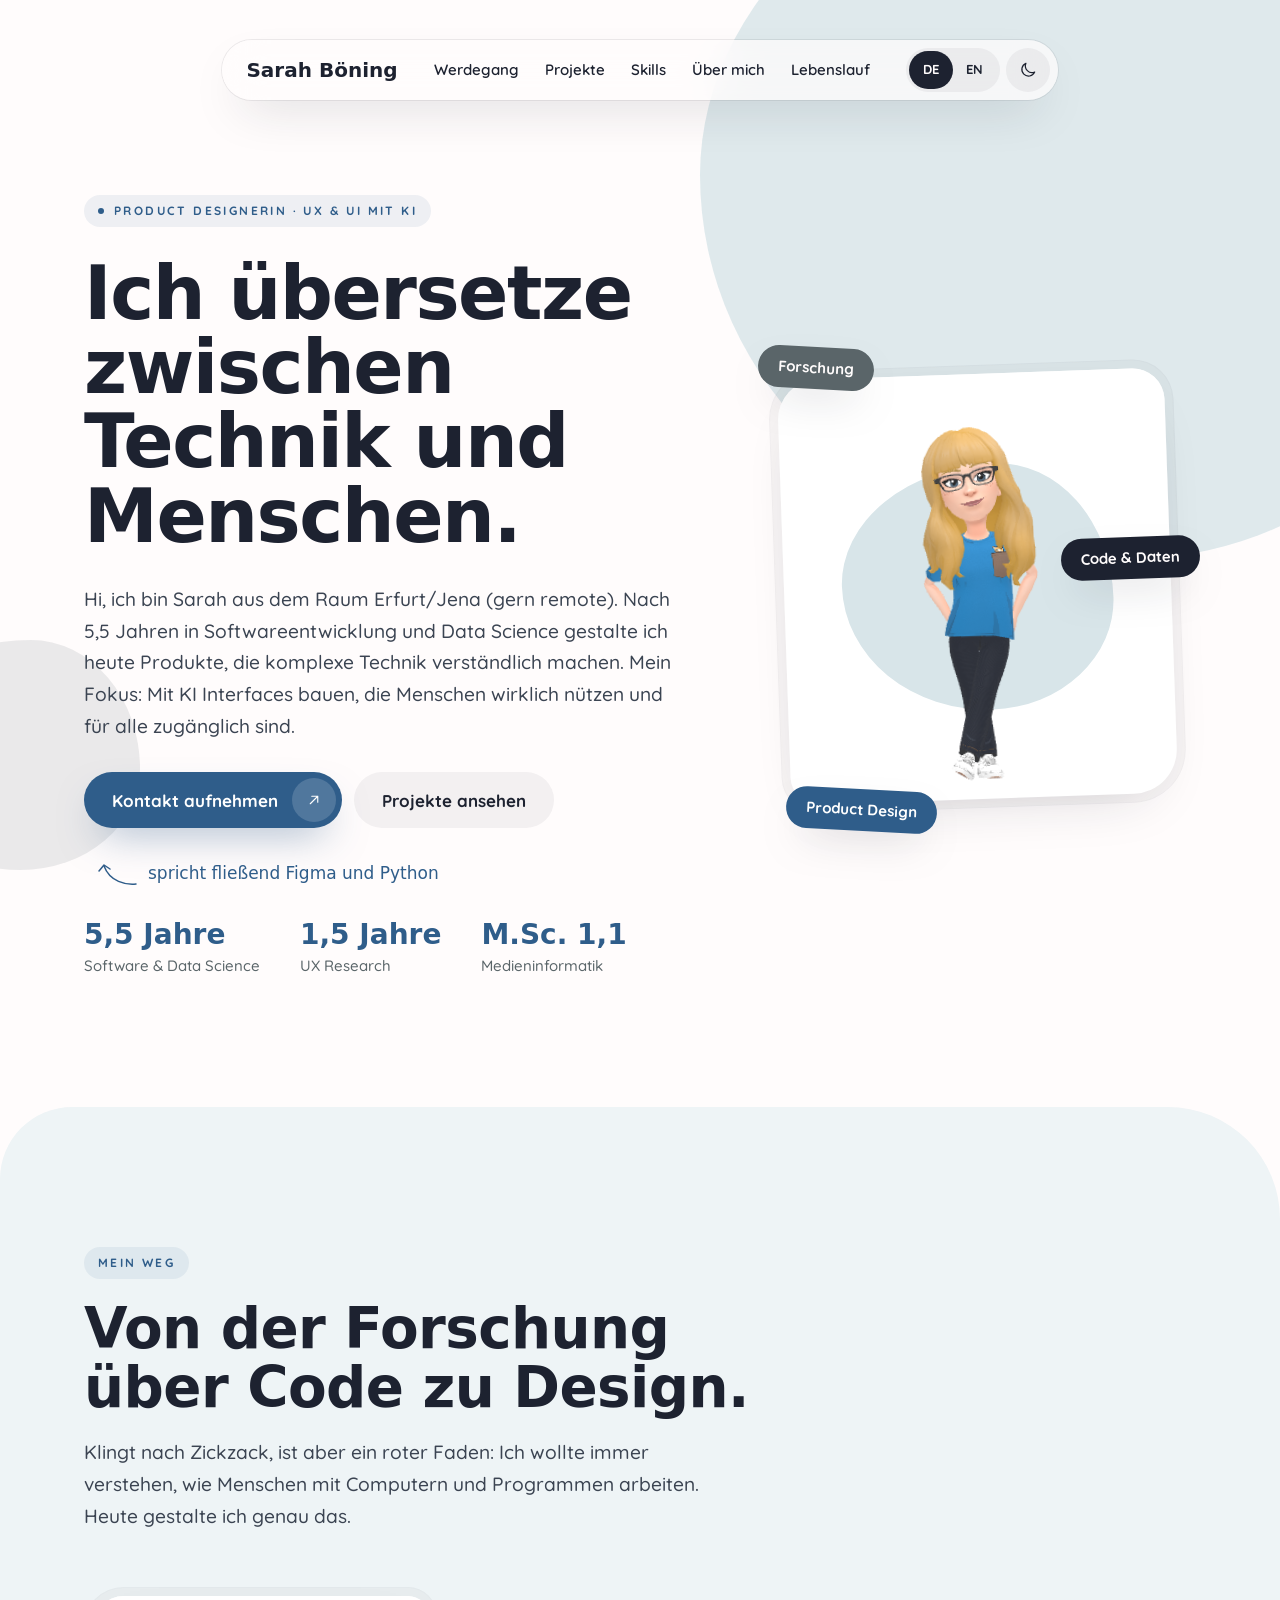
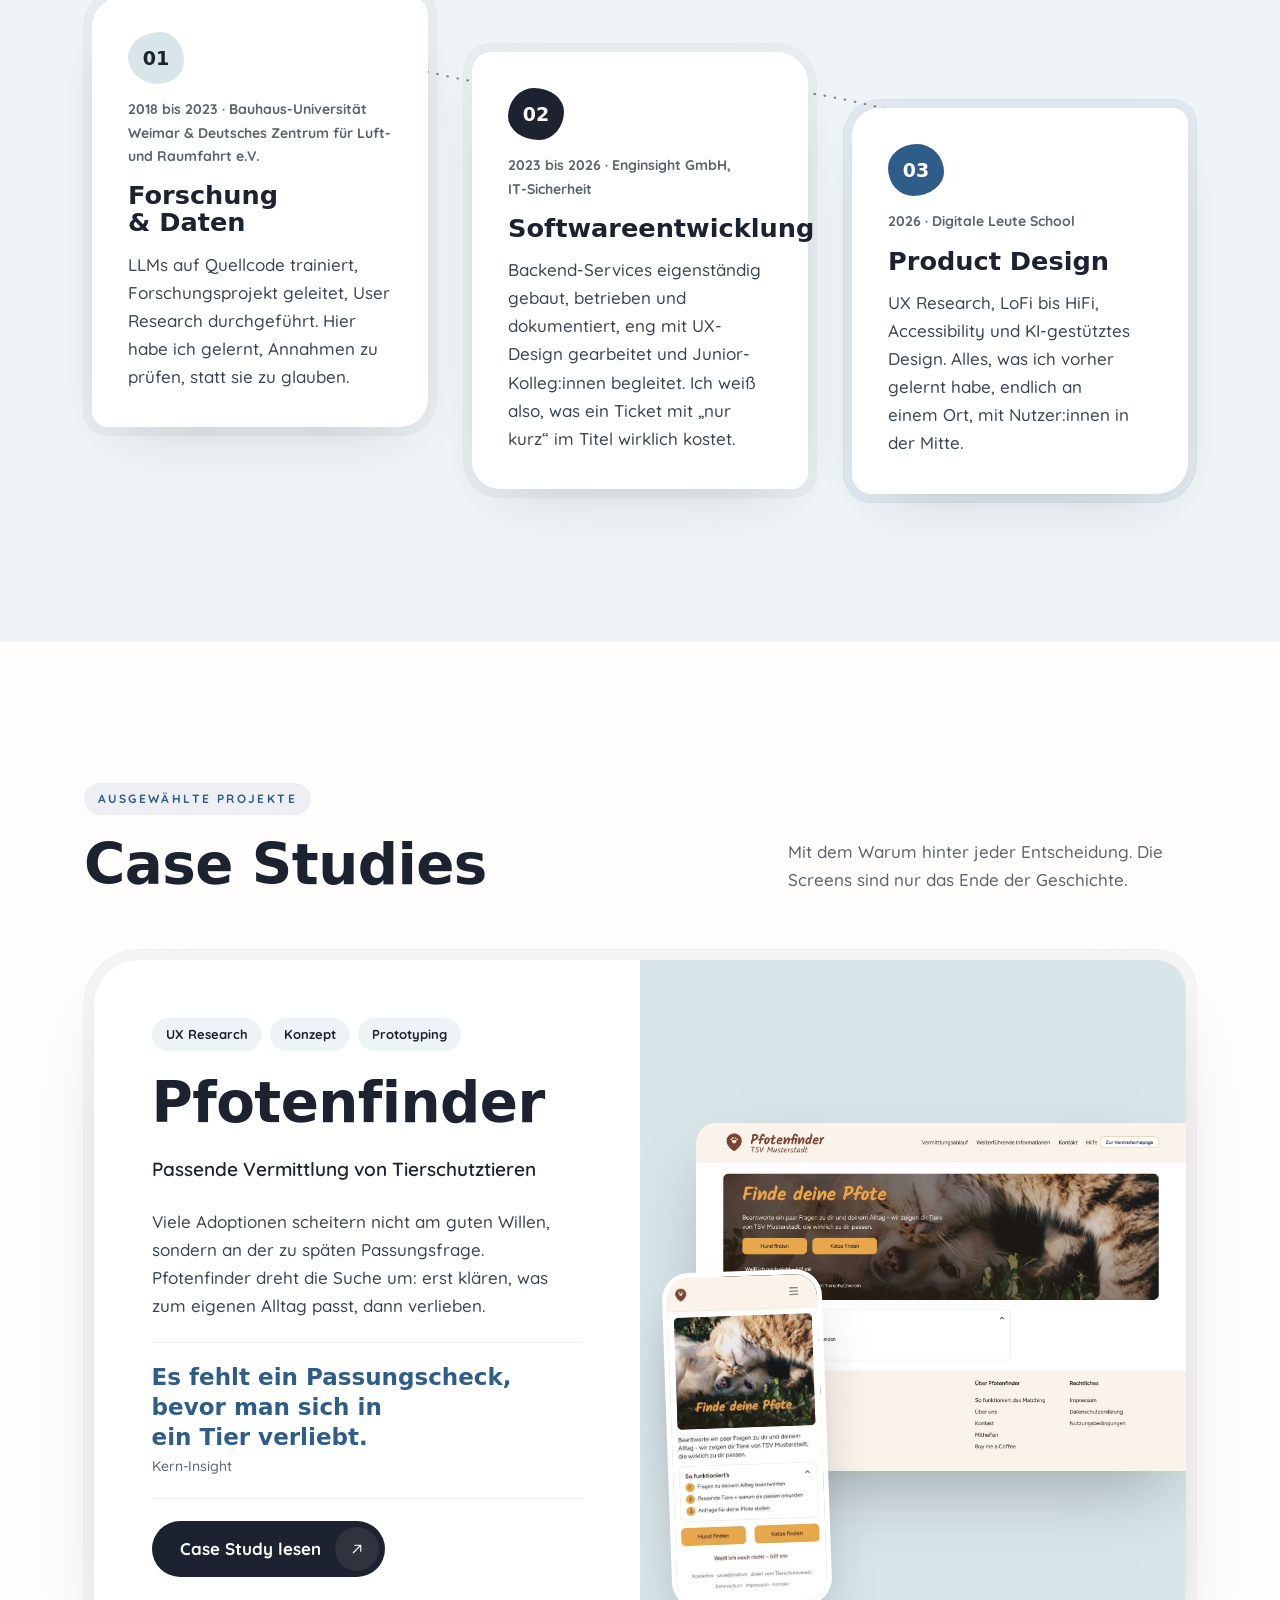
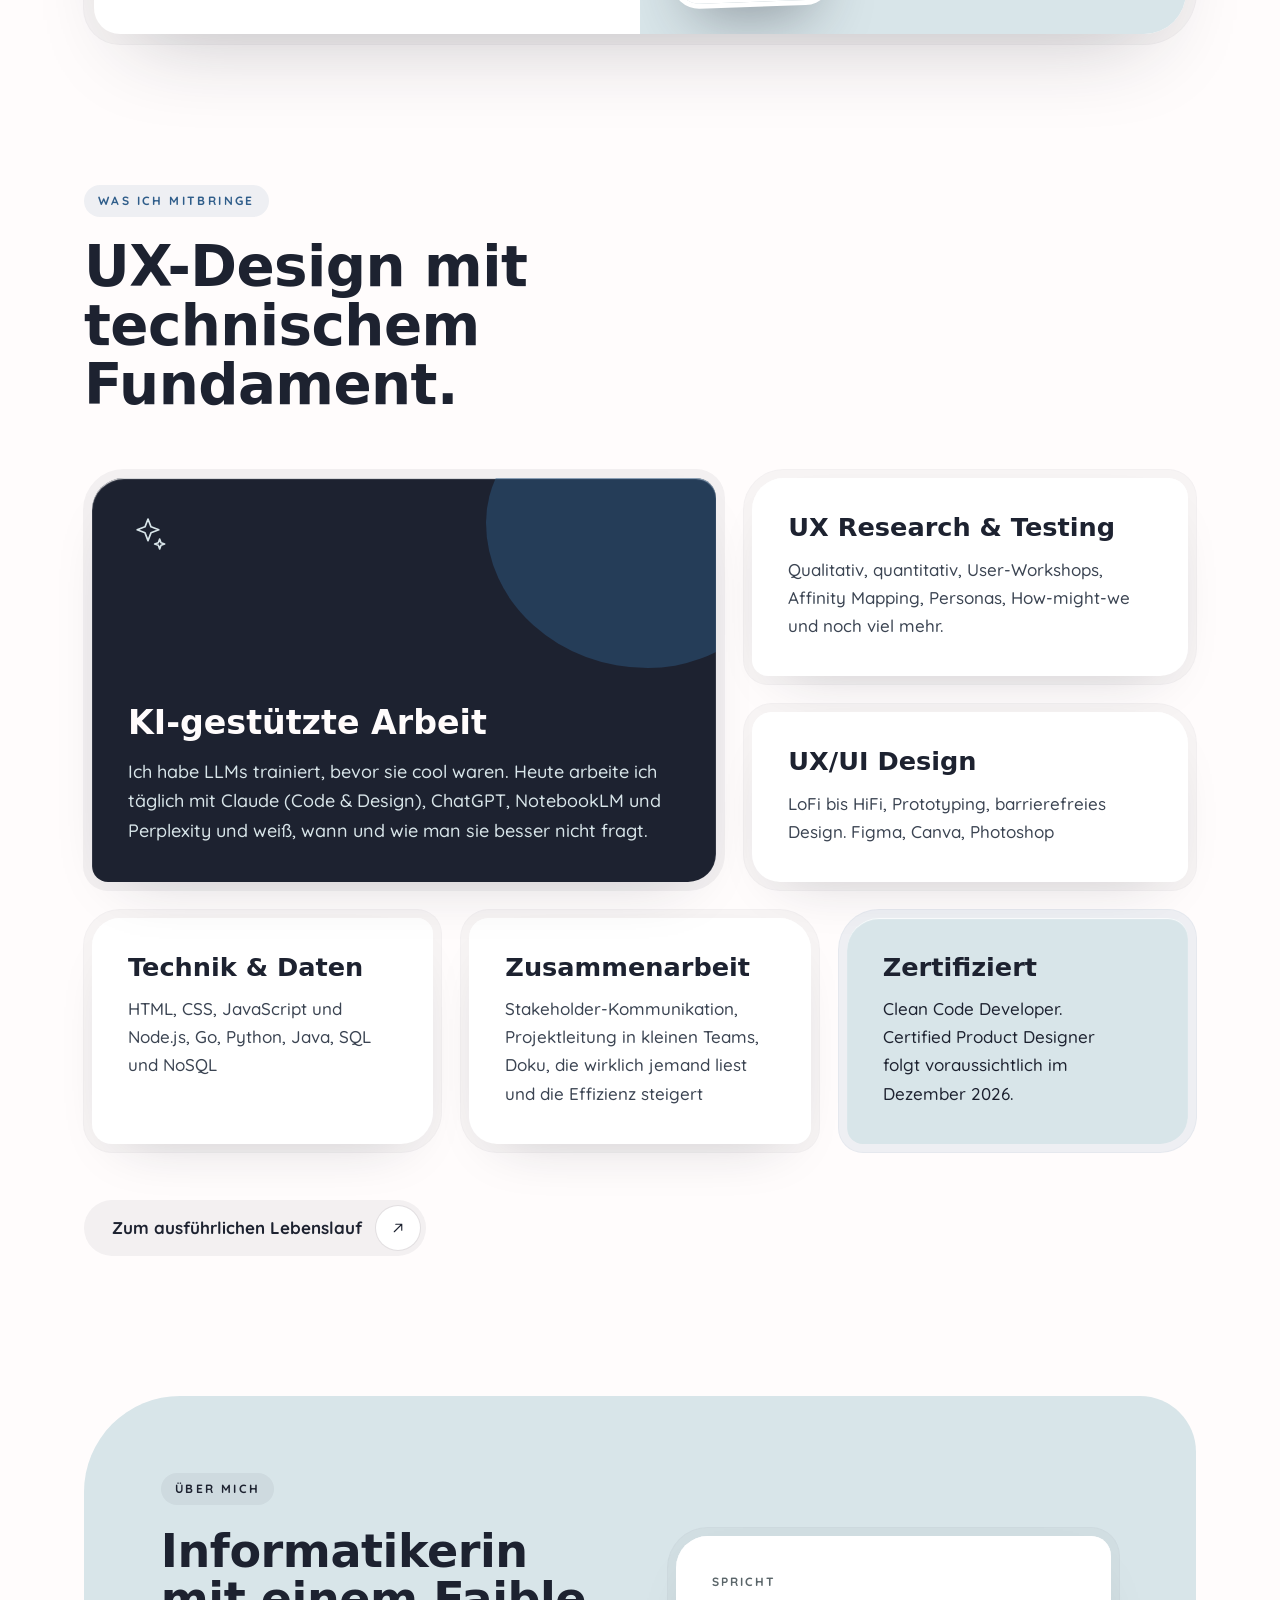
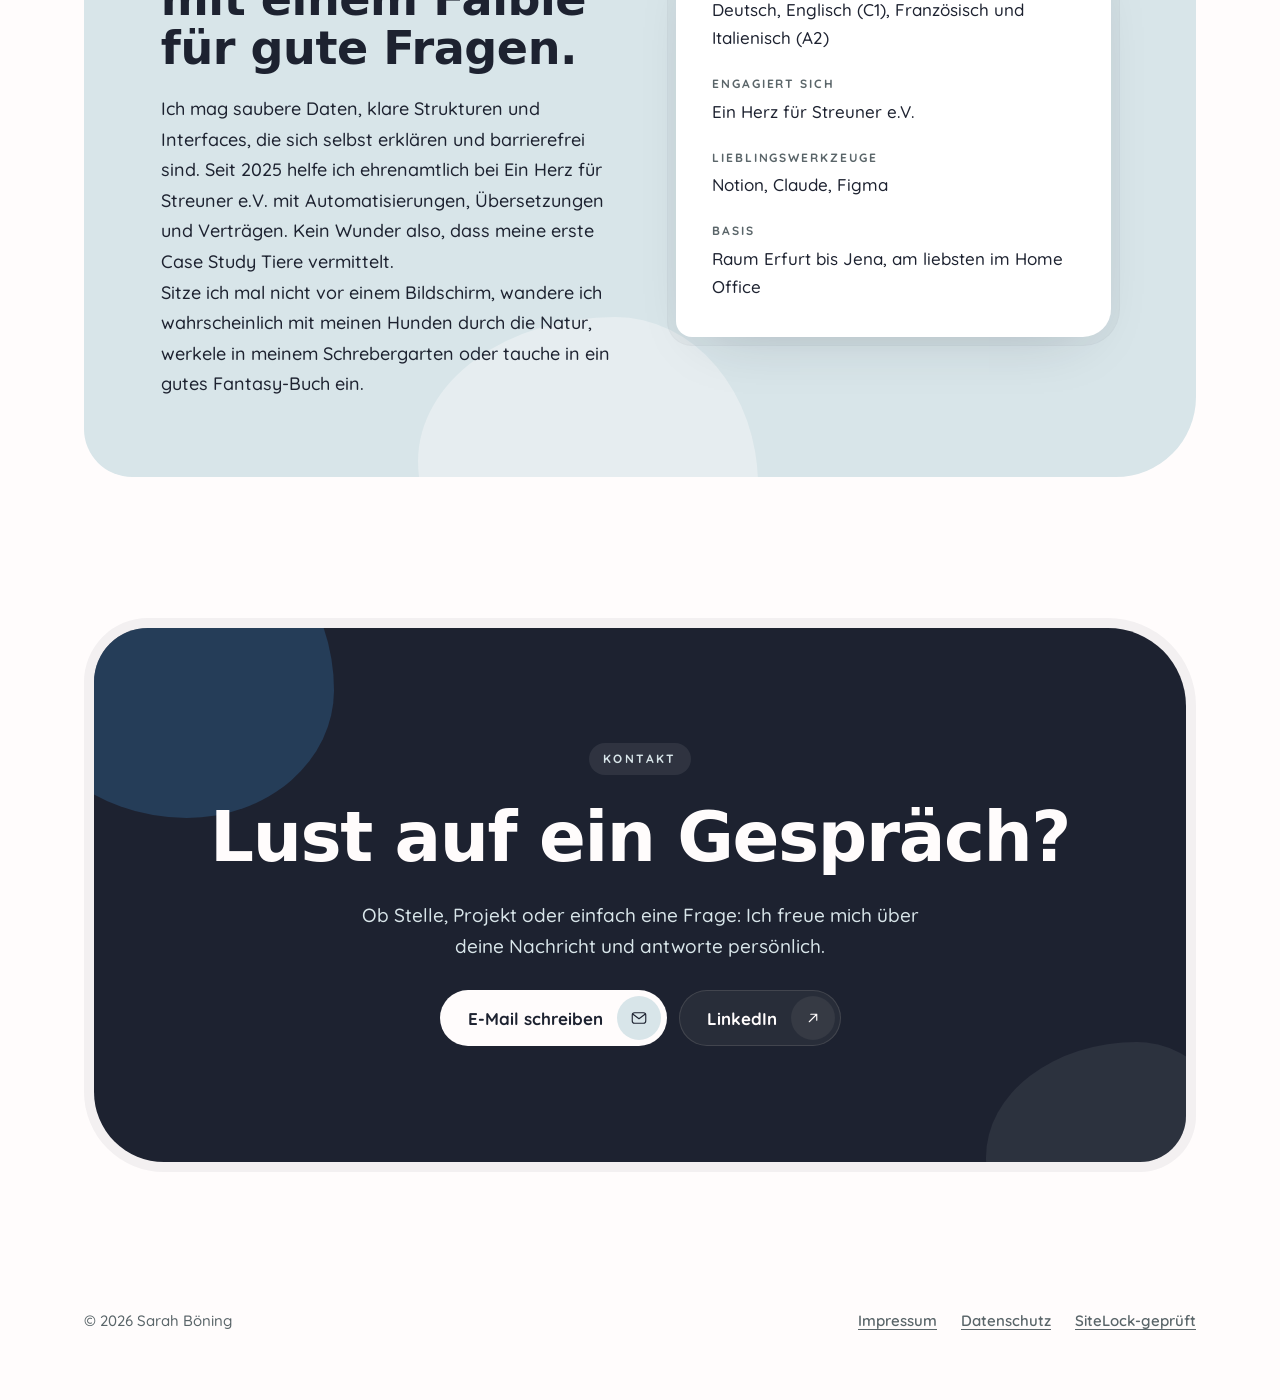
==== index.html @ ac78fd41 "Startseite nach Portfolio-Feedback schärfen - Kern-Insight statt Prozess-Zahlen im Pfotenfinder-Teas" ====
<!doctype html>
<html lang="de">
<head>
  <meta charset="utf-8">
  <meta name="viewport" content="width=device-width, initial-scale=1">
  <title>Sarah Böning · Product Designerin</title>
  <meta name="description" content="Product Designerin mit 5,5 Jahren Erfahrung in Softwareentwicklung und Data Science. Ich gestalte Produkte, die komplexe Technik verständlich machen, mit Fokus auf KI.">
  <meta name="theme-color" content="#fffcfc" media="(prefers-color-scheme: light)">
  <meta name="theme-color" content="#1d2230" media="(prefers-color-scheme: dark)">
  <meta name="referrer" content="no-referrer">
  <link rel="icon" href="assets/img/favicon.svg" type="image/svg+xml">
  <link rel="preload" href="assets/fonts/shantell-sans.woff2" as="font" type="font/woff2" crossorigin>
  <link rel="preload" href="assets/fonts/quicksand.woff2" as="font" type="font/woff2" crossorigin>
  <link rel="stylesheet" href="assets/css/style.css">
  <script src="assets/js/theme-init.js"></script>
  <script src="assets/js/main.js" defer></script>
</head>
<body>
<a class="skip-link" href="#inhalt">Zum Inhalt springen</a>
<div class="page" id="top">
  <header class="site-header">
    <div class="header-island">
      <a class="brand" href="#top">Sarah Böning</a>
      <nav class="nav" aria-label="Hauptnavigation">
          <a href="#weg">Werdegang</a>
          <a href="#projekte">Projekte</a>
          <a href="#skills">Skills</a>
          <a href="#ueber">Über mich</a>
          <a href="lebenslauf.html">Lebenslauf</a>
      </nav>
      <div class="header-tools">
        <div class="lang-switch" role="group" aria-label="Sprache">
          <a aria-current="true"><span aria-hidden="true">DE</span><span class="visually-hidden">Deutsch</span></a>
          <a href="en/index.html" lang="en" hreflang="en"><span aria-hidden="true">EN</span><span class="visually-hidden">English</span></a>
        </div>
        <button class="icon-btn theme-toggle" type="button" aria-pressed="false" aria-label="Dunkles Design">
          <svg class="icon icon--20 icon-moon" viewBox="0 0 24 24" aria-hidden="true"><path d="M20 14.5A8 8 0 0 1 9.5 4a8 8 0 1 0 10.5 10.5z"/></svg>
          <svg class="icon icon--20 icon-sun" viewBox="0 0 24 24" aria-hidden="true"><circle cx="12" cy="12" r="4"/><path d="M12 2.5v2M12 19.5v2M2.5 12h2M19.5 12h2M5.3 5.3l1.4 1.4M17.3 17.3l1.4 1.4M5.3 18.7l1.4-1.4M17.3 6.7l1.4-1.4"/></svg>
        </button>
        <button class="icon-btn menu-toggle" type="button" aria-expanded="false" aria-controls="mobile-nav" aria-label="Menü öffnen" data-label-open="Menü öffnen" data-label-close="Menü schließen">
          <span></span><span></span>
        </button>
      </div>
    </div>
  </header>
  <nav class="mobile-nav" id="mobile-nav" aria-label="Hauptnavigation">
    <a href="#weg">Werdegang</a>
    <a href="#projekte">Projekte</a>
    <a href="#skills">Skills</a>
    <a href="#ueber">Über mich</a>
    <a href="lebenslauf.html">Lebenslauf</a>
    <a href="#kontakt">Kontakt</a>
  </nav>

  <main id="inhalt">
    <div class="blob" aria-hidden="true" style="top:-180px;right:-200px;width:780px;height:740px;opacity:.8"></div>
    <div class="blob blob--2" aria-hidden="true" style="top:640px;left:-120px;width:260px;height:230px"></div>

    <!-- Hero -->
    <section class="container hero relative" aria-labelledby="hero-title">
      <div class="hero__text">
        <p class="eyebrow eyebrow--dot">Product Designerin · UX &amp; UI mit KI</p>
        <h1 id="hero-title" class="display-1">Ich übersetze zwischen Technik und Menschen.</h1>
        <p class="lead">Hi, ich bin Sarah aus dem Raum Erfurt/Jena (gern remote). Nach 5,5 Jahren in Softwareentwicklung und Data Science gestalte ich heute Produkte, die komplexe Technik verständlich machen. Mein Fokus: Mit KI Interfaces bauen, die Menschen wirklich nützen und für alle zugänglich sind.</p>
        <div class="btn-row">
          <a class="btn btn--primary btn--icon" href="#kontakt">Kontakt aufnehmen <span class="btn__icon"><svg class="icon" viewBox="0 0 24 24" aria-hidden="true"><path d="M7 17L17 7M9 7h8v8"/></svg></span></a>
          <a class="btn btn--soft" href="#projekte">Projekte ansehen</a>
        </div>
        <p class="hero__note"><svg width="44" height="30" viewBox="0 0 44 30" fill="none" stroke="currentColor" stroke-width="1.5" stroke-linecap="round" stroke-linejoin="round" aria-hidden="true"><path d="M40 26C30 27 14 24 8 8"/><path d="M3 13l5-6 6 4"/></svg> spricht fließend Figma und Python</p>
        <ul class="facts" aria-label="Kurzfakten">
          <li><strong>5,5 Jahre</strong><span>Software &amp; Data Science</span></li>
          <li><strong>1,5 Jahre</strong><span>UX Research</span></li>
          <li><strong>M.Sc. 1,1</strong><span>Medieninformatik</span></li>
        </ul>
      </div>
      <div class="hero__visual">
        <div class="shell portrait">
          <div class="core">
            <span class="portrait__blob" aria-hidden="true"></span>
            <img class="portrait__img" src="assets/img/sarah_profilbild.png" width="398" height="398" alt="Illustration von Sarah Böning mit Brille und langen blonden Haaren" fetchpriority="high">
          </div>
        </div>
        <span class="tag tag--research" aria-hidden="true">Forschung</span>
        <span class="tag tag--code" aria-hidden="true">Code &amp; Daten</span>
        <span class="tag tag--design" aria-hidden="true">Product Design</span>
      </div>
    </section>

    <!-- Werdegang -->
    <section id="weg" class="section section--tint relative" aria-labelledby="weg-title">
      <div class="container">
        <div class="section-head reveal">
          <p class="eyebrow">Mein Weg</p>
          <h2 id="weg-title" class="display-2">Von der Forschung über Code zu Design.</h2>
          <p class="lead">Klingt nach Zickzack, ist aber ein roter Faden: Ich wollte immer verstehen, wie Menschen mit Computern und Programmen arbeiten. Heute gestalte ich genau das.</p>
        </div>
        <div class="journey">
          <svg class="journey__thread" viewBox="0 0 1100 200" preserveAspectRatio="none" aria-hidden="true"><path d="M30 30C220 10 300 110 550 90S880 160 1070 140"/></svg>
          <ol>
            <li class="shell reveal lift">
              <div class="core">
                <span class="num" aria-hidden="true">01</span>
                <p class="meta">2018 bis 2023 · Bauhaus-Universität Weimar &amp; Deutsches Zentrum für Luft- und Raumfahrt e.V.</p>
                <h3 class="display-3">Forschung &amp; Daten</h3>
                <p class="body-2">LLMs auf Quellcode trainiert, Forschungsprojekt geleitet, User Research durchgeführt. Hier habe ich gelernt, Annahmen zu prüfen, statt sie zu glauben.</p>
              </div>
            </li>
            <li class="shell shell--b reveal lift">
              <div class="core">
                <span class="num num--ink" aria-hidden="true">02</span>
                <p class="meta">2023 bis 2026 · Enginsight GmbH, IT-Sicherheit</p>
                <h3 class="display-3">Softwareentwicklung</h3>
                <p class="body-2">Backend-Services eigenständig gebaut, betrieben und dokumentiert, eng mit UX-Design gearbeitet und Junior-Kolleg:innen begleitet. Ich weiß also, was ein Ticket mit „nur kurz“ im Titel wirklich kostet.</p>
              </div>
            </li>
            <li class="shell shell--c shell--accent reveal lift">
              <div class="core">
                <span class="num num--accent" aria-hidden="true">03</span>
                <p class="meta">2026 · Digitale Leute School</p>
                <h3 class="display-3">Product Design</h3>
                <p class="body-2">UX Research, LoFi bis HiFi, Accessibility und KI-gestütztes Design. Alles, was ich vorher gelernt habe, endlich an einem Ort, mit Nutzer:innen in der Mitte.</p>
              </div>
            </li>
          </ol>
        </div>
      </div>
    </section>

    <!-- Projekte -->
    <section id="projekte" class="section container relative" aria-labelledby="projekte-title">
      <div class="section-head section-head--split reveal">
        <div class="stack">
          <p class="eyebrow">Ausgewählte Projekte</p>
          <h2 id="projekte-title" class="display-2">Case Studies</h2>
        </div>
        <p class="muted" style="max-width:24em">Mit dem Warum hinter jeder Entscheidung. Die Screens sind nur das Ende der Geschichte.</p>
      </div>

      <article class="project reveal">
        <div class="project__inner">
          <div class="project__text">
            <ul class="chips" aria-label="Themen">
              <li>UX Research</li><li>Konzept</li><li>Prototyping</li>
            </ul>
            <h3 class="display-2">Pfotenfinder</h3>
            <p style="font-size:19px;font-weight:600">Passende Vermittlung von Tierschutztieren</p>
            <p class="body-2">Viele Adoptionen scheitern nicht am guten Willen, sondern an der zu späten Passungsfrage. Pfotenfinder dreht die Suche um: erst klären, was zum eigenen Alltag passt, dann verlieben.</p>
            <dl class="stats stats--insight">
              <div><dt>Kern-Insight</dt><dd>Es fehlt ein Passungscheck, bevor man sich in ein Tier verliebt.</dd></div>
            </dl>
            <a class="btn btn--ink btn--icon" href="projekte/pfotenfinder.html">Case Study lesen <span class="btn__icon"><svg class="icon" viewBox="0 0 24 24" aria-hidden="true"><path d="M7 17L17 7M9 7h8v8"/></svg></span></a>
          </div>
          <div class="project__media">
            <img class="shot-desktop" src="assets/img/pfotenfinder-desktop.webp" width="1600" height="1137" loading="lazy" alt="Pfotenfinder Desktop-Entwurf: Startseite mit dem Titel „Finde deine Pfote“ und den Buttons Hund finden und Katze finden">
            <img class="shot-mobile" src="assets/img/pfotenfinder-mobile.webp" width="402" height="874" loading="lazy" alt="Pfotenfinder Mobil-Entwurf der Startseite">
          </div>
        </div>
      </article>
      <!-- TODO: Nächste Case Study als weiteren <article class="project"> hier einfügen -->
    </section>

    <!-- Skills -->
    <section id="skills" class="container relative" style="padding-bottom:var(--section)" aria-labelledby="skills-title">
      <div class="section-head reveal">
        <p class="eyebrow">Was ich mitbringe</p>
        <h2 id="skills-title" class="display-2">UX-Design mit technischem Fundament.</h2>
      </div>
      <div class="bento">
        <div class="shell reveal" style="background:var(--soft)">
          <div class="core core--ink feature">
            <div class="blob" aria-hidden="true"></div>
            <span class="relative" style="color:var(--on-ink-2)"><svg class="icon" viewBox="0 0 24 24" aria-hidden="true" style="width:40px;height:40px;stroke-width:1"><path d="M12 3l1.8 4.7 4.7 1.8-4.7 1.8L12 16l-1.8-4.7-4.7-1.8 4.7-1.8z"/><path d="M19 15l.8 2.2 2.2.8-2.2.8L19 21l-.8-2.2L16 18l2.2-.8z"/></svg></span>
            <div class="relative stack" style="gap:16px">
              <h3 class="display-3" style="font-size:clamp(28px,2.6vw,38px)">KI-gestützte Arbeit</h3>
              <p style="color:var(--on-ink-2);font-size:18px;max-width:30em">Ich habe LLMs trainiert, bevor sie cool waren. Heute arbeite ich täglich mit Claude (Code &amp; Design), ChatGPT, NotebookLM und Perplexity und weiß, wann und wie man sie besser nicht fragt.</p>
            </div>
          </div>
        </div>
        <div class="shell reveal lift"><div class="core"><h3 class="display-3">UX Research &amp; Testing</h3><p class="body-2">Qualitativ, quantitativ, User-Workshops, Affinity Mapping, Personas, How-might-we und noch viel mehr.</p></div></div>
        <div class="shell shell--b reveal lift"><div class="core"><h3 class="display-3">UX/UI Design</h3><p class="body-2">LoFi bis HiFi, Prototyping, barrierefreies Design. Figma, Canva, Photoshop</p></div></div>
        <div class="shell shell--c reveal lift"><div class="core"><h3 class="display-3">Technik &amp; Daten</h3><p class="body-2">HTML, CSS, JavaScript und Node.js, Go, Python, Java, SQL und NoSQL</p></div></div>
        <div class="shell shell--b reveal lift"><div class="core"><h3 class="display-3">Zusammenarbeit</h3><p class="body-2">Stakeholder-Kommunikation, Projektleitung in kleinen Teams, Doku, die wirklich jemand liest und die Effizienz steigert</p></div></div>
        <div class="shell shell--accent reveal lift"><div class="core core--azure"><h3 class="display-3">Zertifiziert</h3><p>Clean Code Developer. Certified Product Designer folgt voraussichtlich im Dezember 2026.</p></div></div>
      </div>
      <p style="margin-top:48px"><a class="btn btn--soft btn--icon" href="lebenslauf.html">Zum ausführlichen Lebenslauf <span class="btn__icon"><svg class="icon" viewBox="0 0 24 24" aria-hidden="true"><path d="M7 17L17 7M9 7h8v8"/></svg></span></a></p>
    </section>

    <!-- Über mich -->
    <section id="ueber" class="container relative" style="padding-bottom:var(--section)" aria-labelledby="ueber-title">
      <div class="about reveal">
        <div class="blob" aria-hidden="true" style="bottom:-140px;left:30%;width:340px;height:300px;background:var(--bg);opacity:.35"></div>
        <div class="stack relative" style="gap:22px">
          <p class="eyebrow" style="color:var(--text);background:var(--soft)">Über mich</p>
          <h2 id="ueber-title" class="display-2" style="font-size:clamp(32px,3.6vw,50px)">Informatikerin mit einem Faible für gute Fragen.</h2>
          <p style="font-size:18px;line-height:1.7">Ich mag saubere Daten, klare Strukturen und Interfaces, die sich selbst erklären und barrierefrei sind. Seit 2025 helfe ich ehrenamtlich bei Ein Herz für Streuner e.V. mit Automatisierungen, Übersetzungen und Verträgen. Kein Wunder also, dass meine erste Case Study Tiere vermittelt.<br>Sitze ich mal nicht vor einem Bildschirm, wandere ich wahrscheinlich mit meinen Hunden durch die Natur, werkele in meinem Schrebergarten oder tauche in ein gutes Fantasy-Buch ein.</p>
        </div>
        <div class="shell relative">
          <div class="core"><ul class="facts-list" style="font-size:17px">
            <li><span class="kicker">Spricht</span><span>Deutsch, Englisch (C1), Französisch und Italienisch (A2)</span></li>
            <li><span class="kicker">Engagiert sich</span><span>Ein Herz für Streuner e.V.</span></li>
            <li><span class="kicker">Lieblingswerkzeuge</span><span>Notion, Claude, Figma</span></li>
            <li><span class="kicker">Basis</span><span>Raum Erfurt bis Jena, am liebsten im Home Office</span></li>
          </ul></div>
        </div>
      </div>
    </section>

    <!-- Kontakt -->
    <section id="kontakt" class="container relative" style="padding-bottom:clamp(96px,10vw,128px)" aria-labelledby="kontakt-title">
      <div class="cta reveal">
        <div class="cta__inner">
          <div class="blob" aria-hidden="true" style="top:-100px;left:-80px;width:320px;height:290px;background:var(--accent);opacity:.45"></div>
          <div class="blob blob--2" aria-hidden="true" style="bottom:-120px;right:-60px;width:260px;height:240px"></div>
          <p class="eyebrow eyebrow--on-ink relative">Kontakt</p>
          <h2 id="kontakt-title" class="display-1 relative" style="font-size:clamp(40px,5.4vw,76px)">Lust auf ein Gespräch?</h2>
          <p class="relative">Ob Stelle, Projekt oder einfach eine Frage: Ich freue mich über deine Nachricht und antworte persönlich.</p>
          <div class="btn-row relative" style="justify-content:center">
            <a class="btn btn--light btn--icon" href="mailto:info@sarahboening.de">E-Mail schreiben <span class="btn__icon"><svg class="icon" viewBox="0 0 24 24" aria-hidden="true"><rect x="3" y="5" width="18" height="14" rx="3"/><path d="M4 7l8 6 8-6"/></svg></span></a>
            <a class="btn btn--outline-ink btn--icon" href="https://www.linkedin.com/in/sarah-b%C3%B6ning" rel="noopener noreferrer">LinkedIn <span class="btn__icon"><svg class="icon" viewBox="0 0 24 24" aria-hidden="true"><path d="M7 17L17 7M9 7h8v8"/></svg></span></a>
          </div>
        </div>
      </div>
    </section>
  </main>

  <footer class="site-footer">
    <p>© 2026 Sarah Böning</p>
    <nav aria-label="Rechtliches">
      <a href="impressum.html">Impressum</a>
      <a href="datenschutz.html">Datenschutz</a>
      <a href="https://www.sitelock.com/verify.php?site=sarahboening.de" rel="noopener noreferrer" target="_blank">SiteLock-geprüft</a>
    </nav>
  </footer>
</div>
</body>
</html>
---- assets/css/style.css ----
/* ==========================================================================
   Portfolio Sarah Böning
   Aufbau: 1. Schriften  2. Tokens (hell/dunkel)  3. Basis  4. Layout
           5. Komponenten  6. Seiten-Abschnitte  7. Bewegung  8. Responsive
   ========================================================================== */

/* 1. Schriften (selbst gehostet, keine Anfrage an Google) ----------------- */
@font-face {
  font-family: "Quicksand";
  src: url("../fonts/quicksand.woff2") format("woff2");
  font-weight: 300 700;
  font-style: normal;
  font-display: swap;
}
@font-face {
  font-family: "Shantell Sans";
  src: url("../fonts/shantell-sans.woff2") format("woff2");
  font-weight: 300 800;
  font-style: normal;
  font-display: swap;
}

/* 2. Design-Tokens ------------------------------------------------------- */
:root {
  color-scheme: light;
  --bg: #fffcfc;
  --surface: #ffffff;
  --surface-tint: #eef4f6;
  --azure: #d8e5e9;
  --text: #1d2230;
  --text-2: #3b4452;
  --muted: #5a6569;          /* 5,9:1 auf --bg */
  --deco: #7b868a;           /* CV-Grau, nur Deko (3,7:1) */
  --accent: #2f5d8a;         /* 6,7:1 auf --bg */
  --on-accent: #ffffff;
  --ink: #1d2230;            /* dunkle Panels */
  --on-ink: #fffcfc;
  --on-ink-2: #d8e5e9;
  --chip-research: #5a6569;
  --blob: #d8e5e9;
  --blob-2: rgba(123, 134, 138, 0.16);
  --shell: rgba(29, 34, 48, 0.035);
  --shell-ring: rgba(29, 34, 48, 0.05);
  --hair: rgba(29, 34, 48, 0.08);
  --soft: rgba(29, 34, 48, 0.05);
  --eyebrow-bg: rgba(47, 93, 138, 0.08);
  --header-bg: rgba(255, 252, 252, 0.72);
  --shadow-card: 0 24px 60px -32px rgba(29, 34, 48, 0.22);
  --shadow-float: 0 40px 90px -40px rgba(29, 34, 48, 0.28);
  --inset: inset 0 1px 1px rgba(255, 255, 255, 0.9);

  --font-display: "Shantell Sans", "Comic Neue", "Segoe Print", system-ui, sans-serif;
  --font-body: "Quicksand", "Nunito", system-ui, -apple-system, sans-serif;

  --ease: cubic-bezier(0.32, 0.72, 0, 1);
  --gutter: clamp(16px, 5vw, 64px);
  --section: clamp(96px, 11vw, 160px);

  /* weiche, leicht asymmetrische Radien: Schale und Kern (8 px kleiner) */
  --r-a: 40px 28px 36px 24px;
  --r-a-in: 32px 20px 28px 16px;
  --r-b: 28px 40px 24px 36px;
  --r-b-in: 20px 32px 16px 28px;
  --r-c: 36px 24px 40px 28px;
  --r-c-in: 28px 16px 32px 20px;
  --blob-shape: 58% 42% 46% 54% / 48% 56% 44% 52%;
}

/* Dunkel: folgt dem System, solange niemand selbst umschaltet */
@media (prefers-color-scheme: dark) {
  :root:not([data-theme="light"]) {
    color-scheme: dark;
    --bg: #1d2230;
    --surface: #262c3c;
    --surface-tint: #232a39;
    --azure: #2a3448;
    --text: #eef2f4;
    --text-2: #c9d2d6;
    --muted: #a9b4b9;
    --deco: #7b868a;
    --accent: #a8c8e6;
    --on-accent: #1d2230;
    --ink: #eef2f4;
    --on-ink: #1d2230;
    --on-ink-2: #3b4452;
    --chip-research: #d8e5e9;
    --blob: #2a3448;
    --blob-2: rgba(123, 134, 138, 0.18);
    --shell: rgba(255, 255, 255, 0.04);
    --shell-ring: rgba(255, 255, 255, 0.07);
    --hair: rgba(255, 255, 255, 0.1);
    --soft: rgba(255, 255, 255, 0.07);
    --eyebrow-bg: rgba(168, 200, 230, 0.12);
    --header-bg: rgba(38, 44, 60, 0.78);
    --shadow-card: 0 24px 60px -32px rgba(0, 0, 0, 0.55);
    --shadow-float: 0 40px 90px -40px rgba(0, 0, 0, 0.6);
    --inset: inset 0 1px 1px rgba(255, 255, 255, 0.08);
  }
}
:root[data-theme="dark"] {
  color-scheme: dark;
  --bg: #1d2230;
  --surface: #262c3c;
  --surface-tint: #232a39;
  --azure: #2a3448;
  --text: #eef2f4;
  --text-2: #c9d2d6;
  --muted: #a9b4b9;
  --deco: #7b868a;
  --accent: #a8c8e6;
  --on-accent: #1d2230;
  --ink: #eef2f4;
  --on-ink: #1d2230;
  --on-ink-2: #3b4452;
  --chip-research: #d8e5e9;
  --blob: #2a3448;
  --blob-2: rgba(123, 134, 138, 0.18);
  --shell: rgba(255, 255, 255, 0.04);
  --shell-ring: rgba(255, 255, 255, 0.07);
  --hair: rgba(255, 255, 255, 0.1);
  --soft: rgba(255, 255, 255, 0.07);
  --eyebrow-bg: rgba(168, 200, 230, 0.12);
  --header-bg: rgba(38, 44, 60, 0.78);
  --shadow-card: 0 24px 60px -32px rgba(0, 0, 0, 0.55);
  --shadow-float: 0 40px 90px -40px rgba(0, 0, 0, 0.6);
  --inset: inset 0 1px 1px rgba(255, 255, 255, 0.08);
}

/* 3. Basis --------------------------------------------------------------- */
*, *::before, *::after { box-sizing: border-box; }
html { -webkit-text-size-adjust: 100%; scroll-behavior: smooth; scroll-padding-top: 112px; }
body {
  margin: 0;
  background: var(--bg);
  color: var(--text);
  font-family: var(--font-body);
  font-weight: 500;
  font-size: 17px;
  line-height: 1.65;
  overflow-x: hidden;
}
img { max-width: 100%; height: auto; display: block; }
a { color: var(--accent); text-underline-offset: 3px; }
a:hover { color: var(--text); }
:focus-visible { outline: 2px solid var(--accent); outline-offset: 4px; border-radius: 8px; }
h1, h2, h3, h4 { margin: 0; font-family: var(--font-display); font-weight: 600; line-height: 1.08; text-wrap: balance; }
p { margin: 0; text-wrap: pretty; }
ul, ol { margin: 0; }
.visually-hidden {
  position: absolute !important; width: 1px; height: 1px; overflow: hidden;
  clip: rect(0 0 0 0); clip-path: inset(50%); white-space: nowrap;
}
.skip-link {
  position: absolute; left: 16px; top: -100px; z-index: 30;
  padding: 12px 20px; border-radius: 999px; background: var(--ink); color: var(--on-ink);
  font-weight: 700; text-decoration: none;
}
.skip-link:focus { top: 16px; }

/* 4. Layout -------------------------------------------------------------- */
.page { position: relative; overflow: clip; }
.container { max-width: 1240px; margin-inline: auto; padding-inline: var(--gutter); }
.section { padding-block: var(--section); }
.section--tint { background: var(--surface-tint); border-radius: 72px 112px 0 0; }
.stack { display: flex; flex-direction: column; gap: 20px; align-items: flex-start; }
.section-head { display: flex; flex-direction: column; gap: 20px; align-items: flex-start; max-width: 760px; margin-bottom: 56px; }
.section-head--split { max-width: none; flex-direction: row; flex-wrap: wrap; justify-content: space-between; align-items: flex-end; gap: 24px; }
.grid-auto { display: grid; gap: 20px; grid-template-columns: repeat(auto-fit, minmax(min(var(--min, 300px), 100%), 1fr)); }
.blob {
  position: absolute; z-index: 0; pointer-events: none;
  background: var(--blob); border-radius: var(--blob-shape);
}
.blob--2 { background: var(--blob-2); }
.relative { position: relative; z-index: 1; }

/* Typo-Rollen */
.display-1 { font-size: clamp(44px, 5.8vw, 84px); line-height: 1; letter-spacing: -0.02em; }
.display-2 { font-size: clamp(36px, 4.4vw, 60px); line-height: 1.05; letter-spacing: -0.01em; }
.display-3 { font-size: clamp(23px, 2vw, 27px); }
h1, h2, h3 { hyphens: auto; -webkit-hyphens: auto; overflow-wrap: break-word; }
.lead { font-size: clamp(18px, 1.5vw, 21px); line-height: 1.65; color: var(--text-2); max-width: 34em; }
.body-2 { color: var(--text-2); }
.muted { color: var(--muted); }
.meta { font-size: 14px; font-weight: 700; color: var(--muted); }
.kicker { font-size: 12px; font-weight: 700; letter-spacing: 0.16em; text-transform: uppercase; color: var(--muted); }

/* 5. Komponenten --------------------------------------------------------- */

/* Eyebrow-Pille */
.eyebrow {
  display: inline-flex; align-items: center; gap: 10px;
  padding: 6px 14px; border-radius: 999px; background: var(--eyebrow-bg);
  font-size: 12px; font-weight: 700; letter-spacing: 0.2em; text-transform: uppercase; color: var(--accent);
}
.eyebrow--dot::before { content: ""; width: 6px; height: 6px; border-radius: 50%; background: currentColor; }
.eyebrow--on-ink { background: rgba(255, 255, 255, 0.08); color: var(--on-ink-2); }

/* Buttons: Pille mit Icon-Insel */
.btn {
  display: inline-flex; align-items: center; justify-content: center; gap: 14px;
  min-height: 56px; padding: 0 28px; border: 0; border-radius: 999px;
  font: 700 17px/1 var(--font-body); text-decoration: none; cursor: pointer;
  transition: transform 0.6s var(--ease), box-shadow 0.6s var(--ease), background-color 0.6s var(--ease);
}
.btn:hover { transform: translateY(-2px); }
.btn:active { transform: scale(0.98); }
.btn--icon { padding: 6px 6px 6px 28px; }
.btn__icon {
  width: 44px; height: 44px; flex: none; display: grid; place-items: center; border-radius: 999px;
  background: rgba(255, 255, 255, 0.16);
  transition: transform 0.7s var(--ease);
}
.btn:hover .btn__icon { transform: translate(3px, -1px) scale(1.05); }
.btn--back { padding: 4px 18px 4px 4px; min-height: 48px; font-size: 15px; }
.btn--back .btn__icon { width: 40px; height: 40px; }
.btn--back:hover .btn__icon { transform: translateX(-3px) scale(1.05); }
.btn--primary { background: var(--accent); color: var(--on-accent); box-shadow: 0 18px 40px -16px rgba(47, 93, 138, 0.55); }
.btn--primary:hover { color: var(--on-accent); }
.btn--ink { background: var(--ink); color: var(--on-ink); }
.btn--ink:hover { color: var(--on-ink); }
.btn--ink .btn__icon { background: rgba(127, 127, 127, 0.18); }
.btn--soft { background: var(--soft); color: var(--text); }
.btn--soft:hover { color: var(--text); }
.btn--soft .btn__icon { background: var(--surface); box-shadow: 0 0 0 1px var(--hair); }
.btn--light { background: var(--on-ink); color: var(--ink); }
.btn--light:hover { color: var(--ink); }
.btn--light .btn__icon { background: var(--azure); }
.btn--outline-ink { background: rgba(127, 127, 127, 0.12); color: var(--on-ink); box-shadow: inset 0 0 0 1px rgba(127, 127, 127, 0.3); }
.btn--outline-ink:hover { color: var(--on-ink); }
.btn--outline-ink .btn__icon { background: rgba(127, 127, 127, 0.16); }
.btn-row { display: flex; flex-wrap: wrap; gap: 12px; align-items: center; }
.icon { width: 18px; height: 18px; fill: none; stroke: currentColor; stroke-width: 1.5; stroke-linecap: round; stroke-linejoin: round; }
.icon--20 { width: 20px; height: 20px; }

/* Doppelrand-Karte: Schale + Kern */
.shell { padding: 8px; background: var(--shell); box-shadow: 0 0 0 1px var(--shell-ring); border-radius: var(--r-a); }
.shell--b { border-radius: var(--r-b); }
.shell--c { border-radius: var(--r-c); }
.shell--accent { background: var(--eyebrow-bg); box-shadow: 0 0 0 1px rgba(47, 93, 138, 0.12); }
.core {
  height: 100%; padding: clamp(24px, 3vw, 36px);
  background: var(--surface); border-radius: var(--r-a-in);
  box-shadow: var(--inset), var(--shadow-card);
  display: flex; flex-direction: column; gap: 14px; align-items: flex-start;
}
.shell--b > .core { border-radius: var(--r-b-in); }
.shell--c > .core { border-radius: var(--r-c-in); }
.core--ink { background: var(--ink); color: var(--on-ink); }
.core--azure { background: var(--azure); box-shadow: var(--inset); }

/* einfache Flächen */
.panel { padding: 32px; border-radius: var(--r-a); background: var(--surface-tint); display: flex; flex-direction: column; gap: 12px; }
.panel--b { border-radius: var(--r-b); }
.panel--c { border-radius: var(--r-c); }
.panel--ink { background: var(--ink); color: var(--on-ink); }
.panel--ink .body-2, .panel--ink li { color: var(--on-ink-2); }
.panel--azure { background: var(--azure); }

/* Chips */
.chips { list-style: none; padding: 0; display: flex; flex-wrap: wrap; gap: 8px; font-size: 13px; font-weight: 700; }
.chips li { padding: 6px 14px; border-radius: 999px; background: var(--surface-tint); }

/* Kennzahlen */
.facts { list-style: none; padding: 0; display: flex; flex-wrap: wrap; gap: 24px 40px; }
.facts li { display: flex; flex-direction: column; gap: 2px; }
.facts strong { font-family: var(--font-display); font-size: 28px; font-weight: 600; color: var(--accent); line-height: 1.2; }
.facts span { font-size: 15px; color: var(--muted); }

/* Blob-Nummer */
.num {
  width: 56px; height: 52px; display: grid; place-items: center; flex: none;
  border-radius: var(--blob-shape); background: var(--azure);
  font-family: var(--font-display); font-weight: 700; font-size: 19px; color: var(--text);
}
.num--ink { background: var(--ink); color: var(--on-ink); border-radius: 46% 54% 44% 56% / 55% 45% 55% 45%; }
.num--accent { background: var(--accent); color: var(--on-accent); border-radius: 52% 48% 56% 44% / 46% 54% 46% 54%; }

/* Liste mit Blob-Punkten */
.dots { list-style: none; padding: 0; display: flex; flex-direction: column; gap: 12px; }
.dots li { display: flex; gap: 12px; }
.dots li::before { content: ""; flex: none; margin-top: 9px; width: 10px; height: 9px; border-radius: 58% 42% 52% 48%; background: var(--accent); }
.dots--muted li::before { background: var(--deco); }
.list { padding-left: 20px; display: flex; flex-direction: column; gap: 8px; }

/* Header: schwebende Insel */
.site-header { position: sticky; top: 20px; z-index: 20; padding: 20px 16px 0; display: flex; justify-content: center; }
.header-island {
  display: flex; align-items: center; gap: clamp(12px, 3vw, 36px);
  padding: 8px 8px 8px 24px; border-radius: 999px;
  background: var(--header-bg); backdrop-filter: blur(20px); -webkit-backdrop-filter: blur(20px);
  box-shadow: 0 0 0 1px var(--hair), 0 20px 50px -20px rgba(29, 34, 48, 0.25);
}
.brand { font-family: var(--font-display); font-weight: 600; font-size: 20px; color: var(--text); text-decoration: none; white-space: nowrap; }
.brand:hover { color: var(--accent); }
.nav { display: flex; align-items: center; gap: 26px; font-size: 15px; font-weight: 600; }
.nav a { color: var(--text); text-decoration: none; transition: color 0.5s var(--ease); }
.nav a:hover, .nav a[aria-current="page"] { color: var(--accent); }
.header-tools { display: flex; align-items: center; gap: 6px; }
.lang-switch { display: flex; padding: 3px; border-radius: 999px; background: var(--soft); }
.lang-switch a {
  min-width: 44px; height: 38px; display: grid; place-items: center; border-radius: 999px;
  font-size: 13px; font-weight: 700; color: var(--text); text-decoration: none;
  transition: background-color 0.5s var(--ease), color 0.5s var(--ease);
}
.lang-switch a[aria-current="true"] { background: var(--ink); color: var(--on-ink); }
.icon-btn {
  width: 44px; height: 44px; display: grid; place-items: center; border: 0; border-radius: 999px;
  background: var(--soft); color: var(--text); cursor: pointer;
  transition: transform 0.6s var(--ease), background-color 0.6s var(--ease);
}
.icon-btn:active { transform: scale(0.96); }
.theme-toggle .icon-sun { display: none; }
:root[data-theme="dark"] .theme-toggle .icon-sun { display: block; }
:root[data-theme="dark"] .theme-toggle .icon-moon { display: none; }
@media (prefers-color-scheme: dark) {
  :root:not([data-theme="light"]) .theme-toggle .icon-sun { display: block; }
  :root:not([data-theme="light"]) .theme-toggle .icon-moon { display: none; }
}

/* Mobiles Menü: Hamburger wird zum X, Overlay mit gestaffelten Links */
.menu-toggle { display: none; position: relative; background: var(--ink); color: var(--on-ink); }
.menu-toggle span {
  position: absolute; left: 13px; width: 18px; height: 1.5px; border-radius: 2px; background: currentColor;
  transition: transform 0.6s var(--ease), opacity 0.4s var(--ease);
}
.menu-toggle span:nth-child(1) { transform: translateY(-4px); }
.menu-toggle span:nth-child(2) { transform: translateY(4px); width: 12px; }
.menu-toggle[aria-expanded="true"] span:nth-child(1) { transform: rotate(45deg); }
.menu-toggle[aria-expanded="true"] span:nth-child(2) { transform: rotate(-45deg); width: 18px; }
.mobile-nav {
  position: fixed; inset: 0; z-index: 15; display: flex; flex-direction: column; justify-content: center;
  padding: 120px 32px 48px; gap: 8px;
  background: var(--header-bg); backdrop-filter: blur(28px); -webkit-backdrop-filter: blur(28px);
  opacity: 0; visibility: hidden; transition: opacity 0.6s var(--ease), visibility 0s linear 0.6s;
}
.mobile-nav.is-open { opacity: 1; visibility: visible; transition: opacity 0.6s var(--ease); }
.mobile-nav a {
  font-family: var(--font-display); font-size: 36px; font-weight: 600; color: var(--text); text-decoration: none;
  padding: 6px 0; opacity: 0; transform: translateY(32px);
  transition: transform 0.8s var(--ease), opacity 0.8s var(--ease);
}
.mobile-nav.is-open a { opacity: 1; transform: none; }
.mobile-nav.is-open a:nth-child(2) { transition-delay: 0.05s; }
.mobile-nav.is-open a:nth-child(3) { transition-delay: 0.1s; }
.mobile-nav.is-open a:nth-child(4) { transition-delay: 0.15s; }
.mobile-nav.is-open a:nth-child(5) { transition-delay: 0.2s; }
.mobile-nav.is-open a:nth-child(6) { transition-delay: 0.25s; }

/* Footer */
.site-footer {
  max-width: 1240px; margin-inline: auto; padding: 0 var(--gutter) 56px;
  display: flex; flex-wrap: wrap; justify-content: space-between; align-items: center; gap: 16px 24px;
  font-size: 15px; color: var(--muted);
}
.site-footer nav { display: flex; flex-wrap: wrap; gap: 8px 24px; }
.site-footer a { color: var(--muted); font-weight: 600; min-height: 44px; display: inline-flex; align-items: center; }
.site-footer a:hover { color: var(--text); }

/* 6. Seiten-Abschnitte --------------------------------------------------- */

/* Hero */
.hero { display: flex; flex-wrap: wrap; gap: clamp(48px, 6vw, 88px); align-items: center; padding-block: clamp(64px, 9vw, 128px) clamp(96px, 10vw, 144px); }
.hero__text { flex: 1.35 1 520px; min-width: 0; display: flex; flex-direction: column; gap: 30px; align-items: flex-start; }
.hero__note { display: flex; align-items: center; gap: 8px; padding-left: 12px; color: var(--accent); font-family: var(--font-display); font-size: 17px; }
.hero__visual { flex: 1 1 380px; min-width: 0; position: relative; min-height: 560px; display: grid; place-items: center; }
.portrait { width: min(420px, 92%); transform: rotate(-2deg); border-radius: 48px 40px 52px 36px; }
.portrait .core { aspect-ratio: 1 / 1.1; border-radius: 40px 32px 44px 28px; place-items: center; justify-content: center; align-items: center; position: relative; overflow: hidden; }
.portrait__img { position: absolute; inset: 0; width: 100%; height: 100%; object-fit: contain; transform: scale(1.1); transform-origin: 50% 45%; }
.portrait__blob { position: absolute; width: 70%; aspect-ratio: 1.1; background: var(--azure); border-radius: var(--blob-shape); }
.tag {
  position: absolute; padding: 12px 20px; border-radius: 999px; font-weight: 700; font-size: 15px; line-height: 1.2;
  box-shadow: 0 18px 40px -18px rgba(29, 34, 48, 0.5);
}
.tag--research { top: 40px; left: 0; background: var(--chip-research); color: var(--bg); transform: rotate(3deg); }
.tag--code { top: 230px; right: -4px; background: var(--ink); color: var(--on-ink); transform: rotate(-2deg); }
.tag--design { bottom: 36px; left: 28px; background: var(--accent); color: var(--on-accent); transform: rotate(3deg); }

/* Werdegang */
.journey { position: relative; }
.journey__thread { position: absolute; left: 4%; top: 10px; width: 92%; height: 200px; fill: none; stroke: var(--deco); stroke-width: 2; stroke-linecap: round; stroke-dasharray: 1 10; }
.journey ol { position: relative; list-style: none; padding: 0; display: grid; grid-template-columns: repeat(auto-fit, minmax(min(300px, 100%), 1fr)); gap: 28px; align-items: start; }
.journey li:nth-child(2) { margin-top: 56px; }
.journey li:nth-child(3) { margin-top: 112px; }

/* Projekt-Karte */
.project { padding: 10px; border-radius: 56px 40px 52px 36px; background: var(--shell); box-shadow: 0 0 0 1px var(--shell-ring); }
.project__inner { display: grid; grid-template-columns: repeat(auto-fit, minmax(min(460px, 100%), 1fr)); overflow: hidden; background: var(--surface); border-radius: 46px 30px 42px 26px; box-shadow: var(--inset), var(--shadow-float); }
.project__text { padding: clamp(28px, 4.5vw, 64px); display: flex; flex-direction: column; gap: 22px; justify-content: center; align-items: flex-start; }
.project__media { position: relative; min-height: 420px; background: var(--azure); display: grid; place-items: center; padding: 56px 0 56px 56px; overflow: hidden; }
.project__media .shot-desktop { position: relative; width: 100%; max-width: 640px; border-radius: 20px 0 0 20px; box-shadow: 0 30px 70px -20px rgba(29, 34, 48, 0.35); }
.project__media .shot-mobile { position: absolute; left: 32px; bottom: 32px; width: 150px; border-radius: 22px; transform: rotate(-2deg); box-shadow: 0 0 0 5px #fff, 0 30px 60px -16px rgba(29, 34, 48, 0.4); }
.stats { margin: 0; align-self: stretch; display: grid; grid-template-columns: repeat(3, minmax(0, 1fr)); gap: 16px; padding-block: 20px; border-block: 1px solid var(--hair); }
.stats div { display: flex; flex-direction: column; gap: 2px; }
.stats dd { order: -1; }
.stats dt { font-size: 14px; color: var(--muted); }
.stats dd { margin: 0; font-family: var(--font-display); font-size: 30px; font-weight: 600; color: var(--accent); line-height: 1.2; }
.stats--insight { grid-template-columns: minmax(0, 1fr); }
.stats--insight dd { font-size: clamp(20px, 1.8vw, 24px); line-height: 1.3; text-wrap: balance; }

/* Bento */
.bento { display: grid; grid-template-columns: repeat(12, minmax(0, 1fr)); gap: 20px; }
.bento > :nth-child(1) { grid-column: span 7; grid-row: span 2; }
.bento > :nth-child(2), .bento > :nth-child(3) { grid-column: span 5; }
.bento > :nth-child(n+4) { grid-column: span 4; }
.bento .feature { position: relative; overflow: hidden; justify-content: space-between; gap: 40px; }
.bento .feature .blob { top: -90px; right: -70px; width: 300px; height: 280px; background: var(--accent); opacity: 0.45; }

/* Über mich */
.about { position: relative; overflow: hidden; display: grid; grid-template-columns: repeat(auto-fit, minmax(min(420px, 100%), 1fr)); gap: 56px; align-items: center; padding: clamp(32px, 6vw, 80px); border-radius: 96px 56px 80px 48px; background: var(--azure); }
.facts-list { list-style: none; padding: 0; display: flex; flex-direction: column; gap: 22px; }
.facts-list li { display: flex; flex-direction: column; gap: 4px; }

/* Kontakt-Panel */
.cta { padding: 10px; border-radius: 64px 88px 56px 80px; background: var(--soft); }
.cta__inner {
  position: relative; overflow: hidden; display: flex; flex-direction: column; align-items: center; text-align: center; gap: 28px;
  padding: clamp(56px, 9vw, 128px) clamp(24px, 5vw, 64px);
  background: var(--ink); color: var(--on-ink); border-radius: 54px 78px 46px 70px;
}
.cta__inner > p:not(.eyebrow) { color: var(--on-ink-2); max-width: 30em; font-size: 19px; }
.cta--row .cta__inner { flex-direction: row; flex-wrap: wrap; justify-content: space-between; text-align: left; padding: clamp(40px, 6vw, 80px); }

/* Case Study */
.case-meta { margin: 16px 0 0; align-self: stretch; display: grid; grid-template-columns: repeat(auto-fit, minmax(min(220px, 100%), 1fr)); gap: 24px; padding-top: 28px; border-top: 1px solid var(--hair); }
.case-meta dd { margin: 6px 0 0; font-size: 17px; font-weight: 600; }
.case-hero { position: relative; overflow: hidden; display: grid; place-items: center; padding: clamp(32px, 6vw, 80px) clamp(24px, 6vw, 96px); background: var(--azure); border-radius: 46px 30px 42px 26px; box-shadow: var(--inset); }
.case-hero .shot-desktop { position: relative; width: 100%; max-width: 920px; border-radius: 20px; box-shadow: 0 40px 90px -30px rgba(29, 34, 48, 0.4); }
.case-hero .shot-mobile { position: absolute; right: clamp(16px, 5vw, 64px); bottom: clamp(16px, 4vw, 48px); width: clamp(110px, 15vw, 200px); border-radius: 24px; transform: rotate(2deg); box-shadow: 0 0 0 6px #fff, 0 30px 60px -16px rgba(29, 34, 48, 0.45); }
.split { display: grid; grid-template-columns: repeat(auto-fit, minmax(min(460px, 100%), 1fr)); gap: clamp(40px, 6vw, 88px); align-items: center; }
.quote { font-family: var(--font-display); font-size: clamp(22px, 2.2vw, 28px); line-height: 1.35; margin: 0; }
.hypo { list-style: none; padding: 0; display: flex; flex-direction: column; gap: 12px; margin-top: 56px; }
.hypo li { display: flex; flex-wrap: wrap; justify-content: space-between; align-items: center; gap: 16px 24px; padding: 24px 28px; background: var(--surface-tint); border-radius: 32px 24px 28px 20px; }
.hypo p { flex: 1 1 420px; }
.badge { padding: 8px 16px; border-radius: 999px; font-size: 14px; font-weight: 700; background: var(--accent); color: var(--on-accent); }
.badge--partial { background: transparent; color: var(--accent); box-shadow: inset 0 0 0 2px var(--accent); }
.big-number { font-family: var(--font-display); font-size: 48px; font-weight: 600; color: var(--accent); line-height: 1; }
.section--dark { position: relative; overflow: hidden; background: var(--ink); color: var(--on-ink); border-radius: 112px 72px 112px 72px; }
.section--dark .eyebrow { background: rgba(127, 127, 127, 0.14); color: var(--on-ink); }
.dark-card { height: 100%; padding: 32px; border-radius: var(--r-a-in); background: rgba(127, 127, 127, 0.12); display: flex; flex-direction: column; gap: 14px; }
.dark-card p, .dark-card blockquote { color: var(--on-ink-2); }
.dark-card blockquote { margin: 0; padding-top: 14px; border-top: 1px solid rgba(127, 127, 127, 0.25); font-family: var(--font-display); font-size: 18px; line-height: 1.45; }
.insight { padding: clamp(32px, 5vw, 64px); border-radius: 48px 32px 44px 28px; background: var(--azure); color: var(--text); margin-top: 20px; }
.insight p:last-child { font-family: var(--font-display); font-weight: 600; font-size: clamp(28px, 3.4vw, 46px); line-height: 1.15; text-wrap: balance; }
.segments { list-style: none; padding: 0; }
.segments li { display: flex; flex-direction: column; gap: 8px; padding: 26px 28px; border-radius: 32px 24px 28px 20px; background: var(--shell); box-shadow: 0 0 0 1px var(--hair); }
.segments li.is-chosen { background: var(--accent); color: var(--on-accent); box-shadow: 0 24px 50px -24px rgba(47, 93, 138, 0.6); }
.segments li span { color: var(--muted); }
.segments li.is-chosen span { color: inherit; opacity: 0.9; }
.persona__avatar { width: 120px; height: 112px; display: grid; place-items: center; border-radius: var(--blob-shape); background: var(--azure); font-family: var(--font-display); font-weight: 700; font-size: 34px; color: var(--accent); }
.hmw { position: relative; overflow: hidden; max-width: 1100px; margin-inline: auto; display: flex; flex-direction: column; gap: 24px; align-items: center; text-align: center; padding: clamp(48px, 8vw, 112px) clamp(24px, 6vw, 96px); border-radius: 120px 72px 104px 64px; background: var(--azure); }
.flow { list-style: none; padding: 0; display: grid; grid-template-columns: repeat(auto-fit, minmax(min(190px, 100%), 1fr)); gap: 12px; margin-block: 56px; }
.flow li { display: flex; flex-direction: column; gap: 10px; padding: 24px; border-radius: 32px 22px 28px 20px; background: var(--surface-tint); }
.flow li:last-child { background: var(--ink); color: var(--on-ink); }
.flow small { font-family: var(--font-display); font-size: 15px; font-weight: 600; color: var(--accent); }
.flow li:last-child small { color: inherit; }
.flow span { font-size: 15px; line-height: 1.55; color: var(--muted); }
.flow li:last-child span { color: var(--on-ink-2); }
.gallery { display: flex; flex-wrap: wrap; gap: 32px; align-items: center; }
.gallery figure { margin: 0; }
.gallery__wide { flex: 2 1 560px; min-width: 0; }
.gallery__phone { flex: 0 1 280px; margin-inline: auto; transform: rotate(2deg); }
.gallery img { border-radius: 36px 24px 32px 20px; }
.gallery__phone img { border-radius: 30px; width: min(260px, 100%); margin-inline: auto; }
figcaption { padding: 14px 16px 6px; font-size: 15px; color: var(--muted); }

/* Lebenslauf */
.cv-layout { display: flex; flex-wrap: wrap; gap: clamp(40px, 5vw, 72px); align-items: flex-start; }
.cv-main { flex: 999 1 560px; min-width: 0; display: flex; flex-direction: column; gap: 72px; }
.cv-side { flex: 1 1 320px; min-width: 0; display: flex; flex-direction: column; gap: 20px; }
.cv-list { list-style: none; padding: 0; display: flex; flex-direction: column; gap: 20px; }
.cv-list .meta { color: var(--accent); }
.tools { margin: 0; display: flex; flex-direction: column; gap: 14px; font-size: 15px; line-height: 1.55; }
.tools dd { margin: 4px 0 0; }
.lang-list { list-style: none; padding: 0; display: flex; flex-direction: column; gap: 10px; }
.lang-list li { display: flex; justify-content: space-between; gap: 12px; }
.lang-list span:last-child { color: var(--muted); }

/* Rechtstexte */
.legal { max-width: 760px; }
.legal h2 { font-size: clamp(24px, 2.4vw, 30px); margin: 48px 0 12px; }
.legal p, .legal ul { margin-bottom: 12px; color: var(--text-2); }
.legal address { font-style: normal; line-height: 1.7; }

/* 7. Bewegung ------------------------------------------------------------ */
.lift { transition: transform 0.8s var(--ease); }
.lift:hover { transform: translateY(-6px); }
@media (prefers-reduced-motion: no-preference) {
  .js .reveal { opacity: 0; transform: translateY(56px); filter: blur(6px); transition: opacity 0.9s var(--ease), transform 0.9s var(--ease), filter 0.9s var(--ease); }
  .js .reveal.is-visible { opacity: 1; transform: none; filter: none; }
}
@media (prefers-reduced-motion: reduce) {
  html { scroll-behavior: auto; }
  *, *::before, *::after { transition-duration: 0.01ms !important; animation-duration: 0.01ms !important; }
}

/* 8. Responsive ---------------------------------------------------------- */
@media (max-width: 1080px) {
  .nav { display: none; }
  .menu-toggle { display: grid; }
}
@media (max-width: 860px) {
  .journey__thread { display: none; }
  .journey li:nth-child(n) { margin-top: 0; }
}
@media (max-width: 767px) {
  body { font-size: 16px; }
  .bento { grid-template-columns: minmax(0, 1fr); }
  .bento > :nth-child(n) { grid-column: auto; grid-row: auto; }
  .portrait, .tag, .gallery__phone, .project__media .shot-mobile, .case-hero .shot-mobile { transform: none; }
  .hero__visual { min-height: 0; padding-block: 24px 72px; }
  .portrait { width: min(320px, 88%); }
  .tag--research { top: 0; left: 0; }
  .tag--code { top: auto; bottom: 120px; right: 0; }
  .tag--design { bottom: 8px; left: 16px; }
  .project__media { min-height: 0; padding: 28px 0 0 28px; }
  .project__media .shot-mobile { display: none; }
  .section--tint, .section--dark { border-radius: 48px 64px 0 0; }
  .section--dark { border-radius: 48px; }
  .header-island { padding-left: 18px; gap: 8px; }
  .brand { font-size: 18px; }
  .lang-switch a { min-width: 40px; }
  .btn-row .btn { width: 100%; justify-content: space-between; }
  .btn-row .btn:not(.btn--icon) { justify-content: center; }
  .cta--row .cta__inner { text-align: center; justify-content: center; }
}
@media (max-width: 380px) {
  .brand { font-size: 16px; }
  .lang-switch a { min-width: 36px; }
}
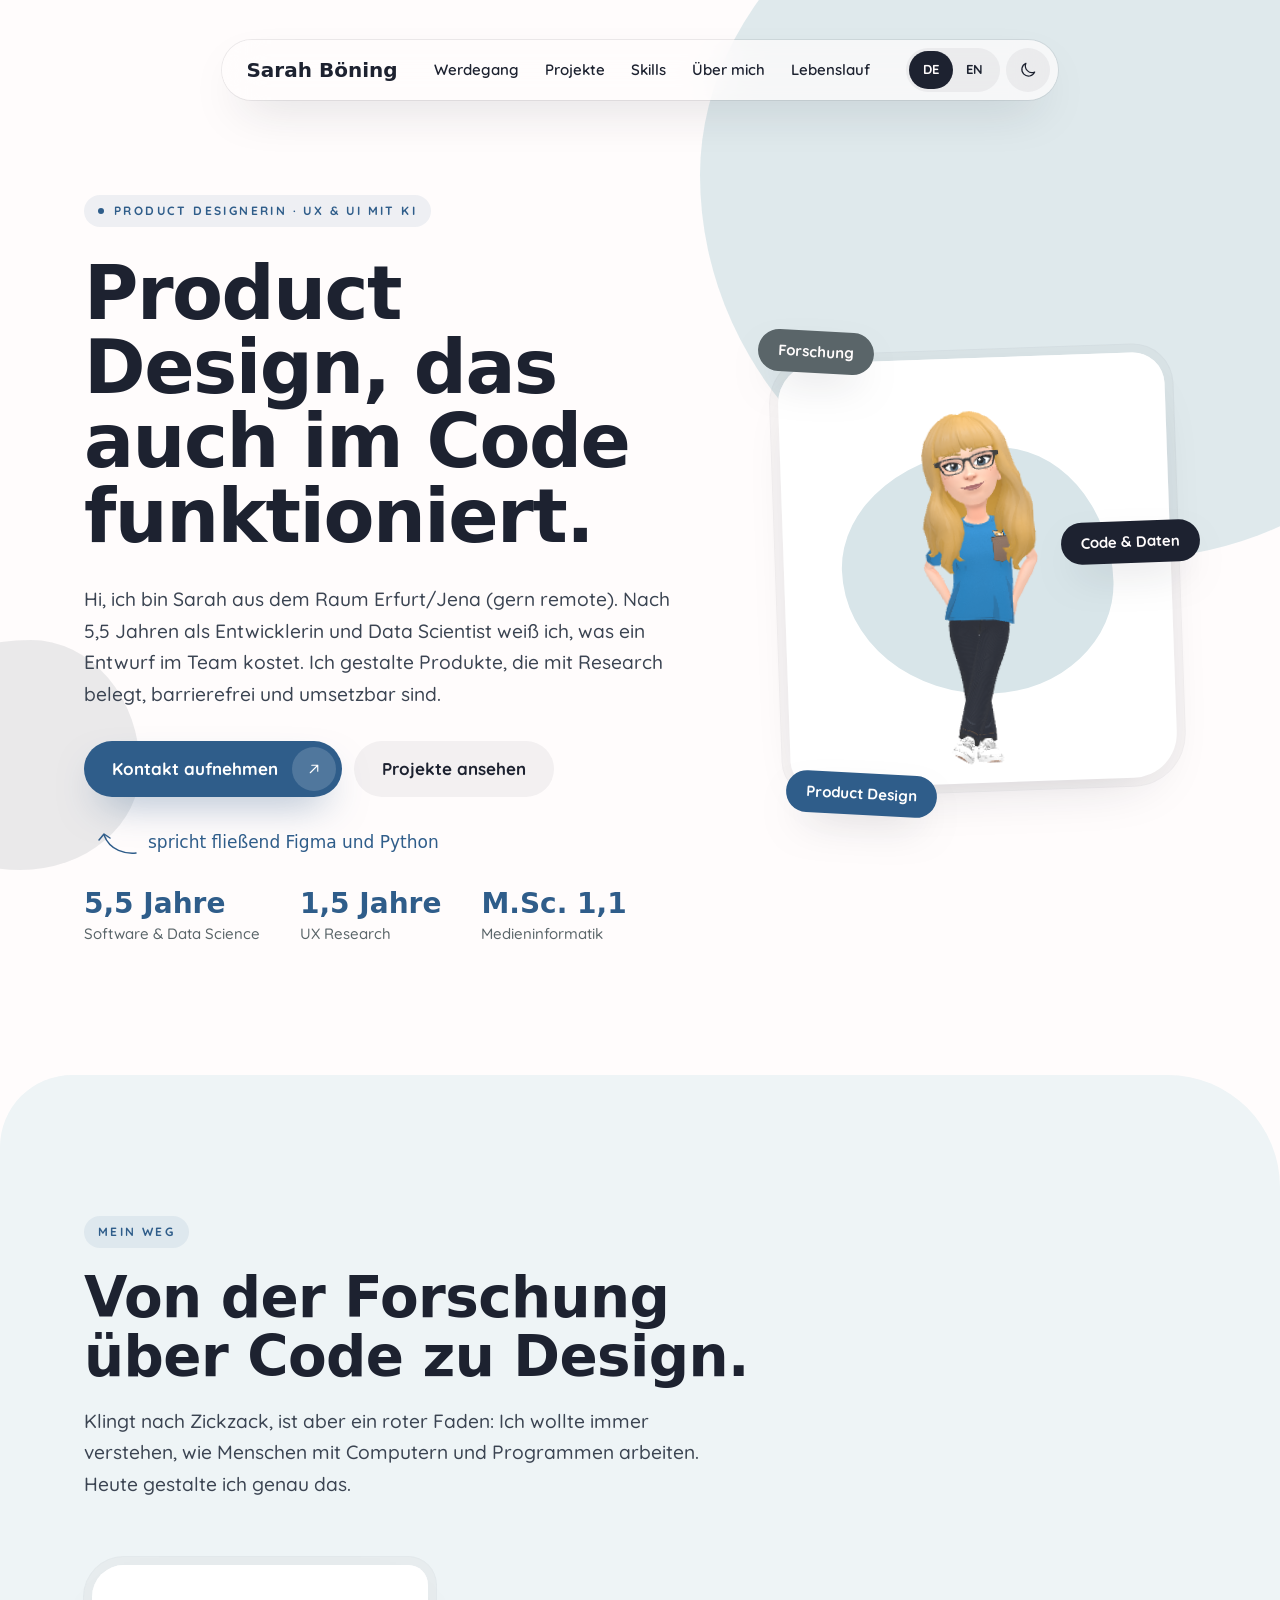
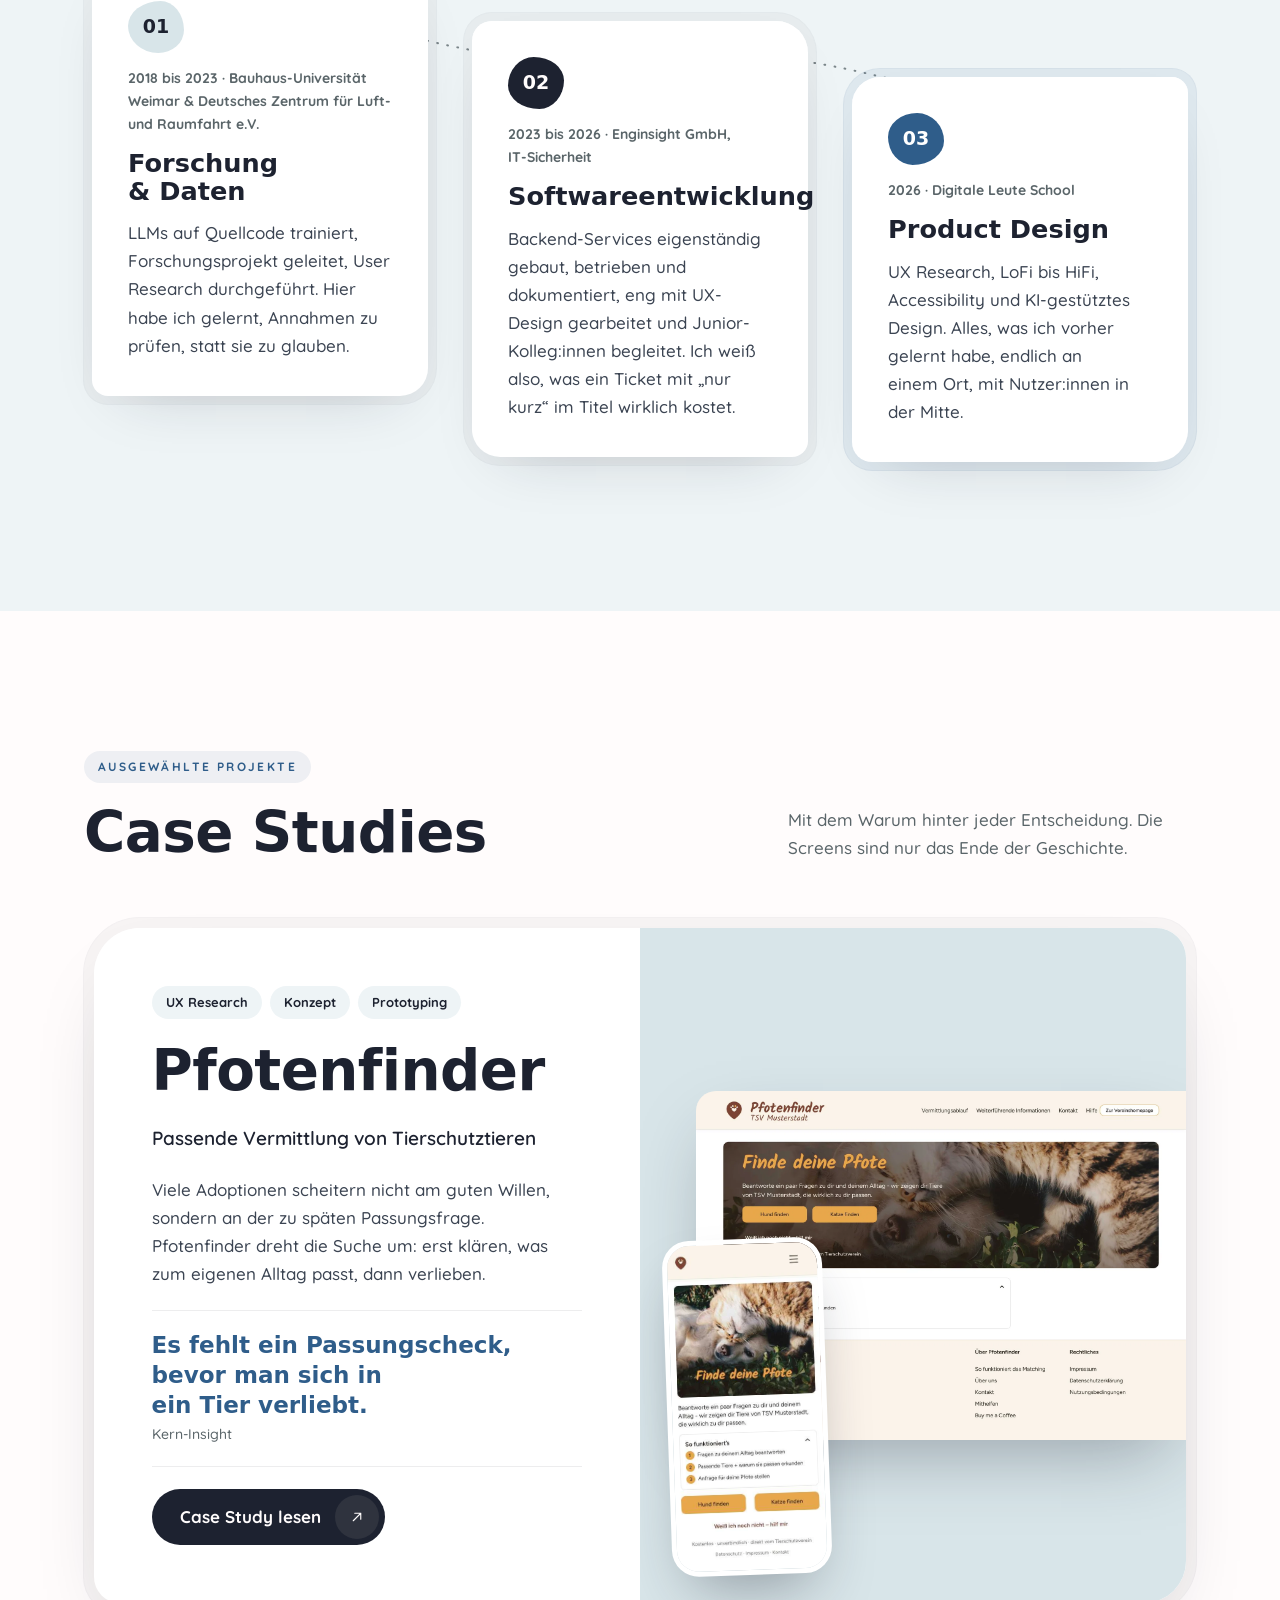
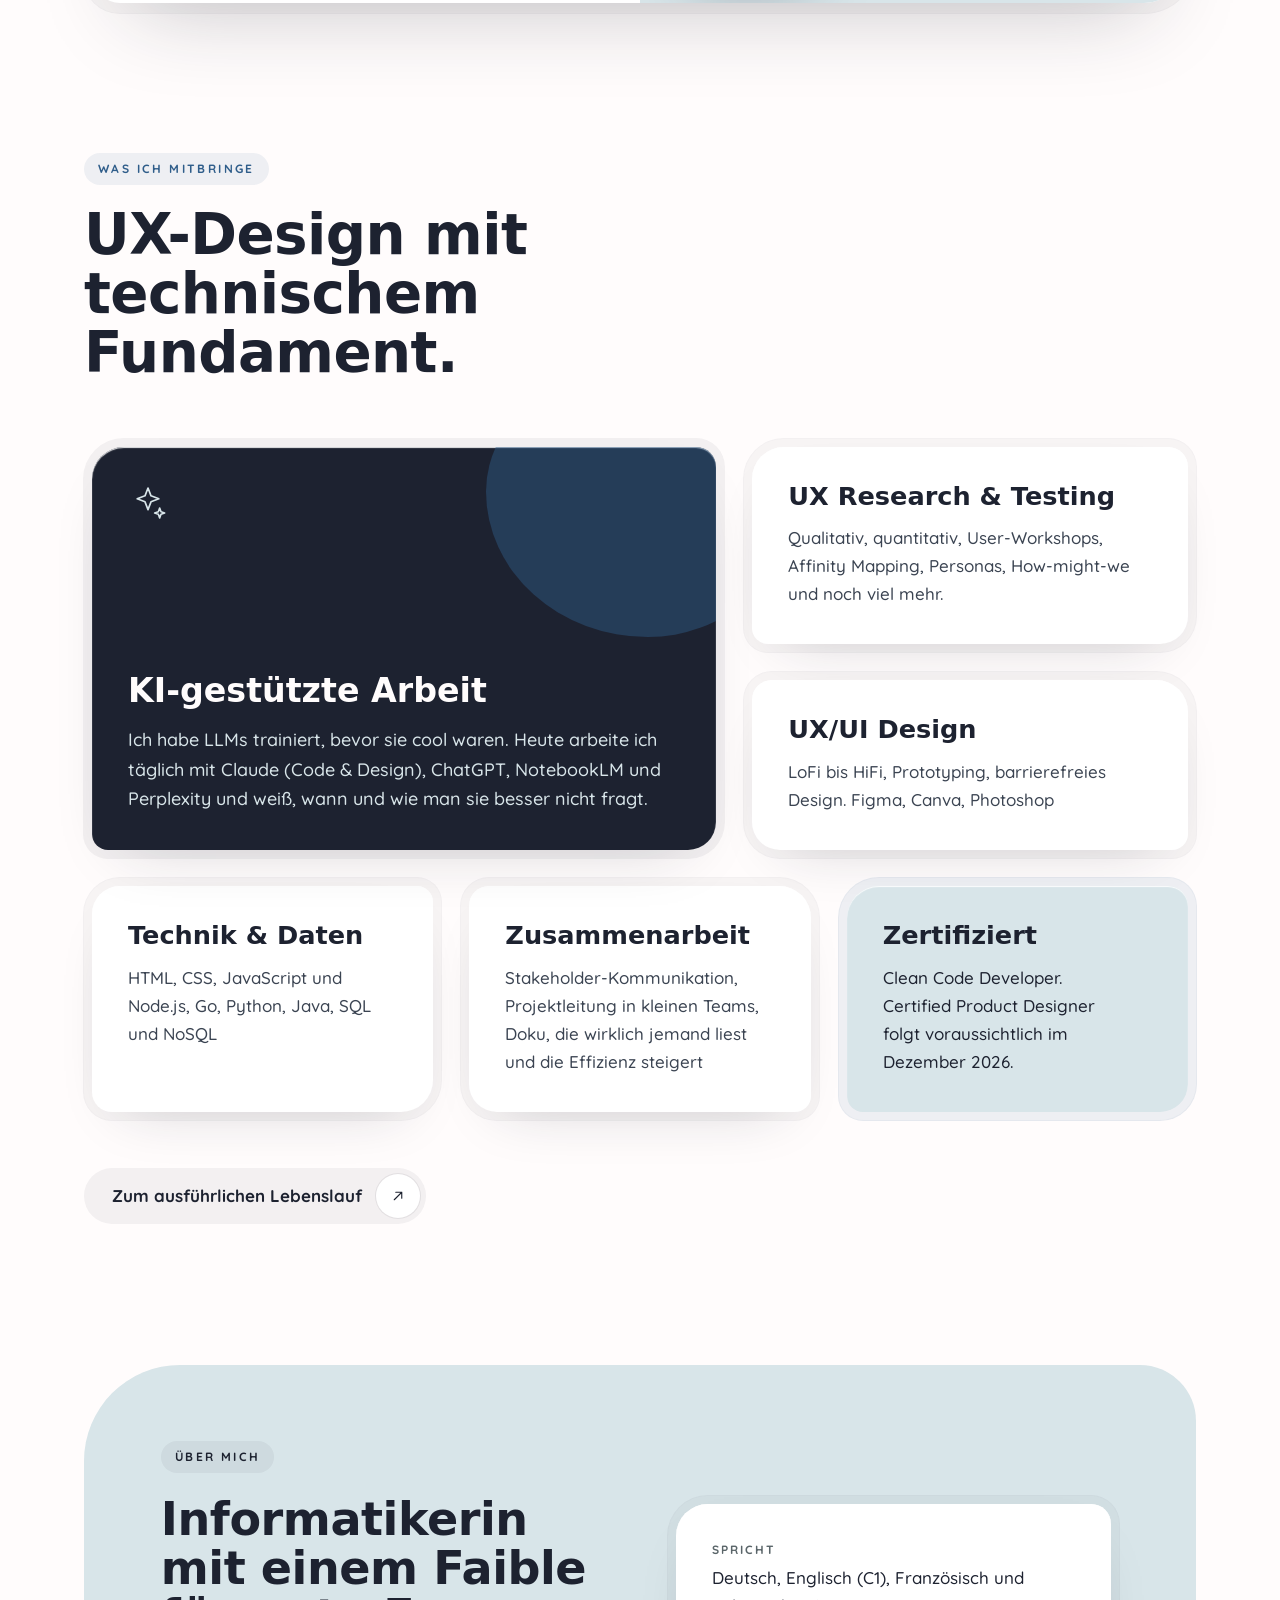
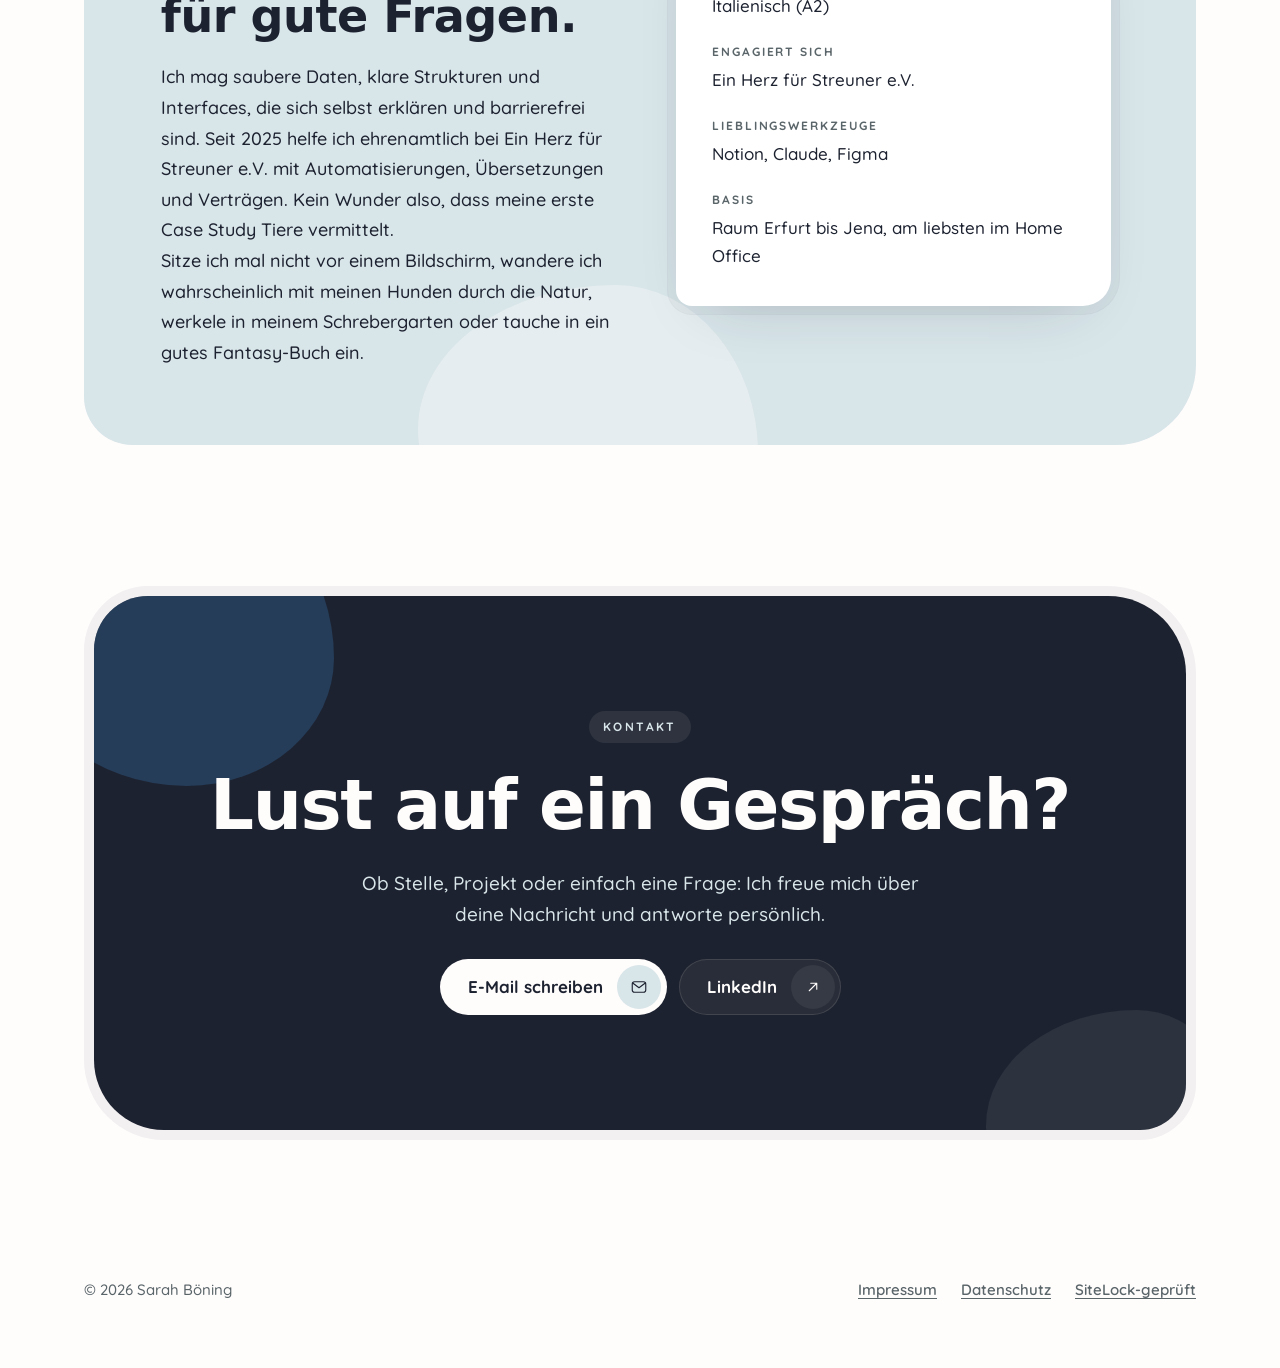
==== commit 358fdcc0: "Hero-Text konkreter formulieren Die allgemeine Floskel "zwischen Technik und Menschen übersetzen" er" ====
--- a/index.html
+++ b/index.html
@@ -4,7 +4,7 @@
   <meta charset="utf-8">
   <meta name="viewport" content="width=device-width, initial-scale=1">
   <title>Sarah Böning · Product Designerin</title>
-  <meta name="description" content="Product Designerin mit 5,5 Jahren Erfahrung in Softwareentwicklung und Data Science. Ich gestalte Produkte, die komplexe Technik verständlich machen, mit Fokus auf KI.">
+  <meta name="description" content="Product Designerin mit 5,5 Jahren Erfahrung in Softwareentwicklung und Data Science. Ich gestalte Produkte, die mit Research belegt, barrierefrei und umsetzbar sind.">
   <meta name="theme-color" content="#fffcfc" media="(prefers-color-scheme: light)">
   <meta name="theme-color" content="#1d2230" media="(prefers-color-scheme: dark)">
   <meta name="referrer" content="no-referrer">
@@ -60,8 +60,8 @@
     <section class="container hero relative" aria-labelledby="hero-title">
       <div class="hero__text">
         <p class="eyebrow eyebrow--dot">Product Designerin · UX &amp; UI mit KI</p>
-        <h1 id="hero-title" class="display-1">Ich übersetze zwischen Technik und Menschen.</h1>
-        <p class="lead">Hi, ich bin Sarah aus dem Raum Erfurt/Jena (gern remote). Nach 5,5 Jahren in Softwareentwicklung und Data Science gestalte ich heute Produkte, die komplexe Technik verständlich machen. Mein Fokus: Mit KI Interfaces bauen, die Menschen wirklich nützen und für alle zugänglich sind.</p>
+        <h1 id="hero-title" class="display-1">Product Design, das auch im Code funktioniert.</h1>
+        <p class="lead">Hi, ich bin Sarah aus dem Raum Erfurt/Jena (gern remote). Nach 5,5 Jahren als Entwicklerin und Data Scientist weiß ich, was ein Entwurf im Team kostet. Ich gestalte Produkte, die mit Research belegt, barrierefrei und umsetzbar sind.</p>
         <div class="btn-row">
           <a class="btn btn--primary btn--icon" href="#kontakt">Kontakt aufnehmen <span class="btn__icon"><svg class="icon" viewBox="0 0 24 24" aria-hidden="true"><path d="M7 17L17 7M9 7h8v8"/></svg></span></a>
           <a class="btn btn--soft" href="#projekte">Projekte ansehen</a>
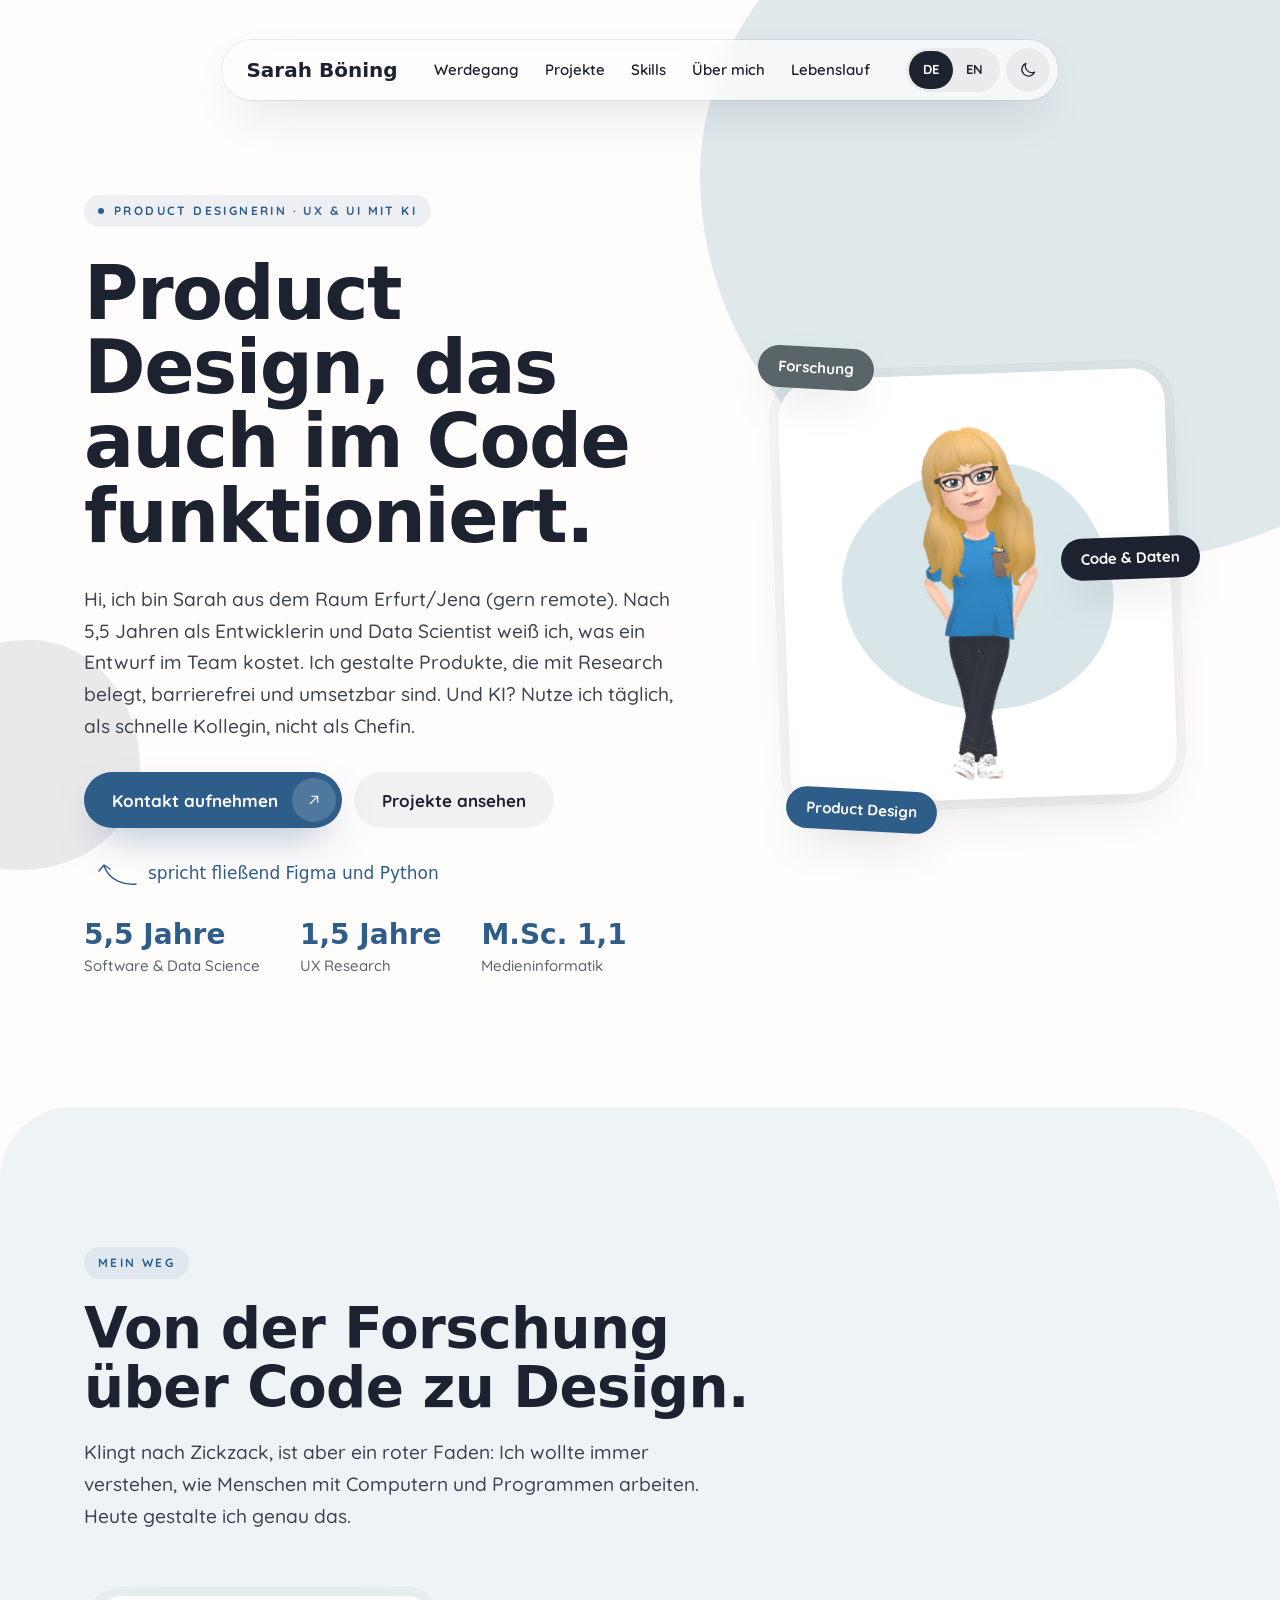
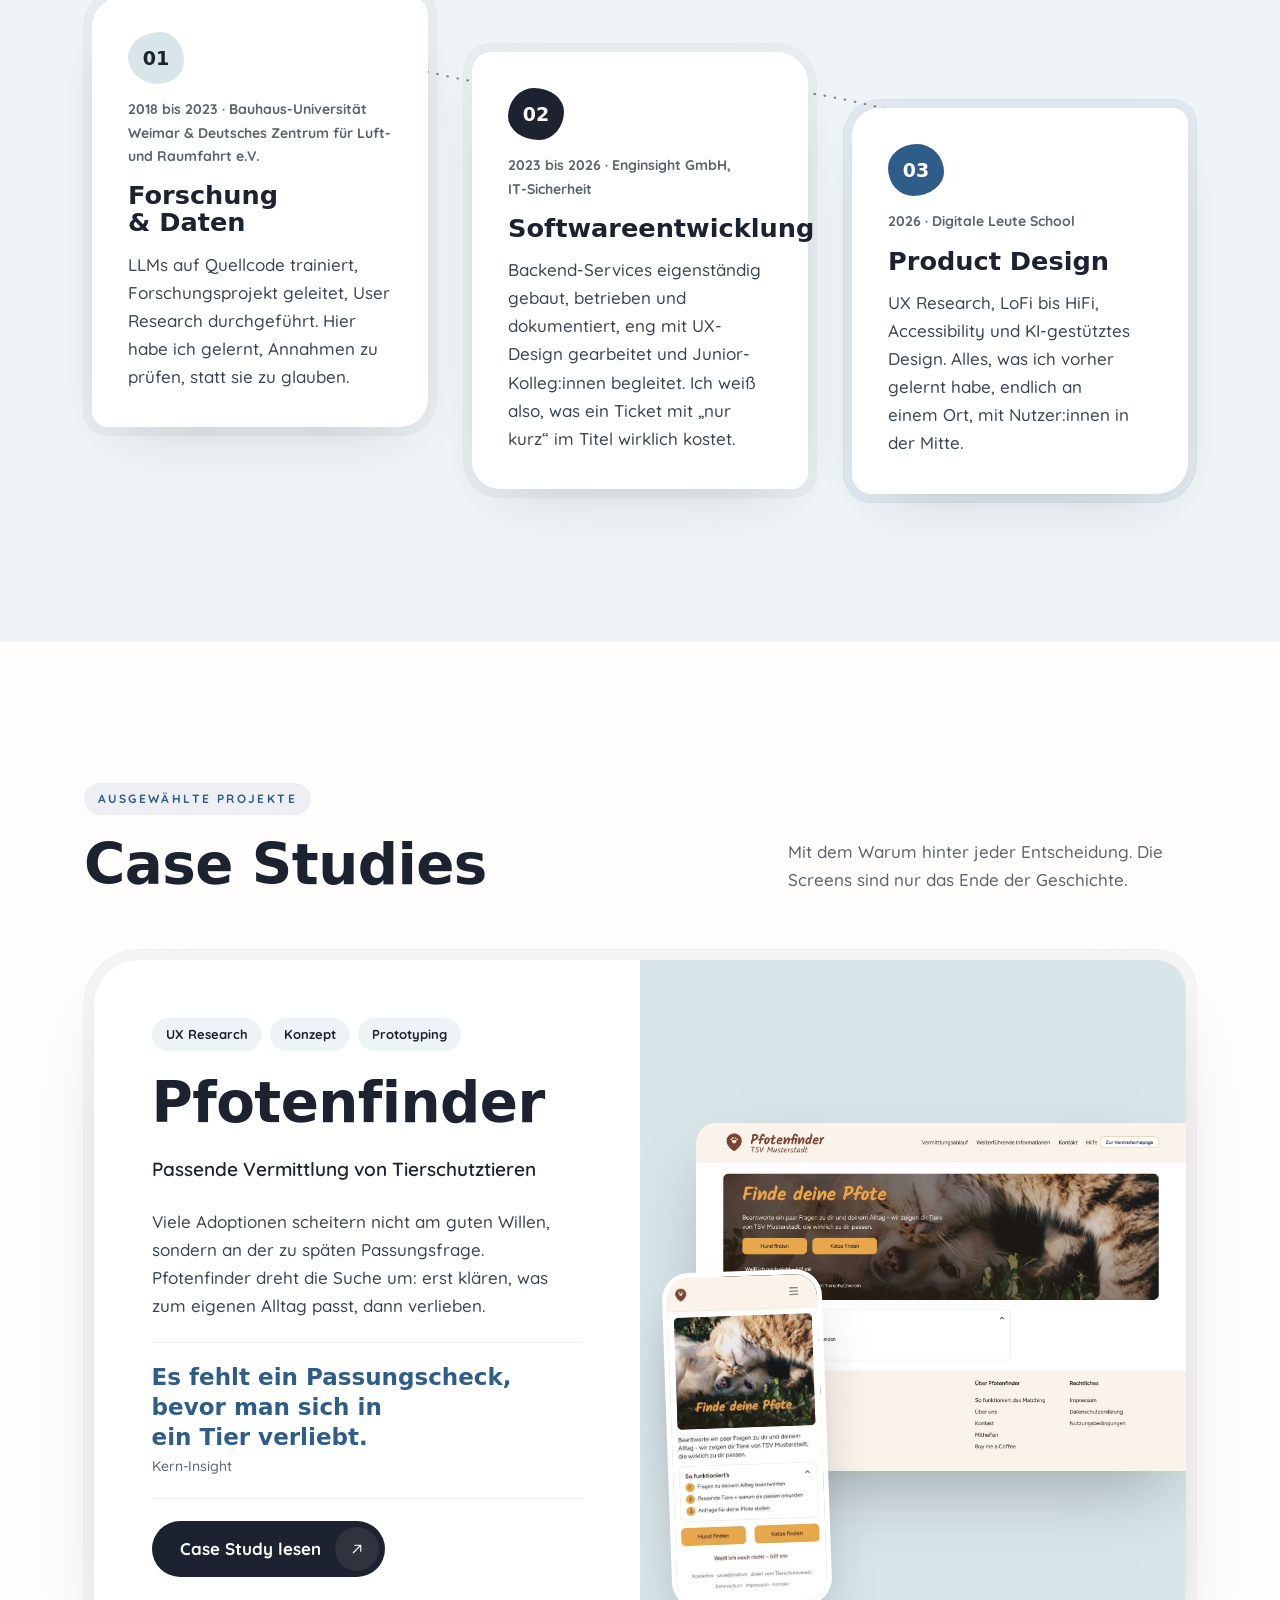
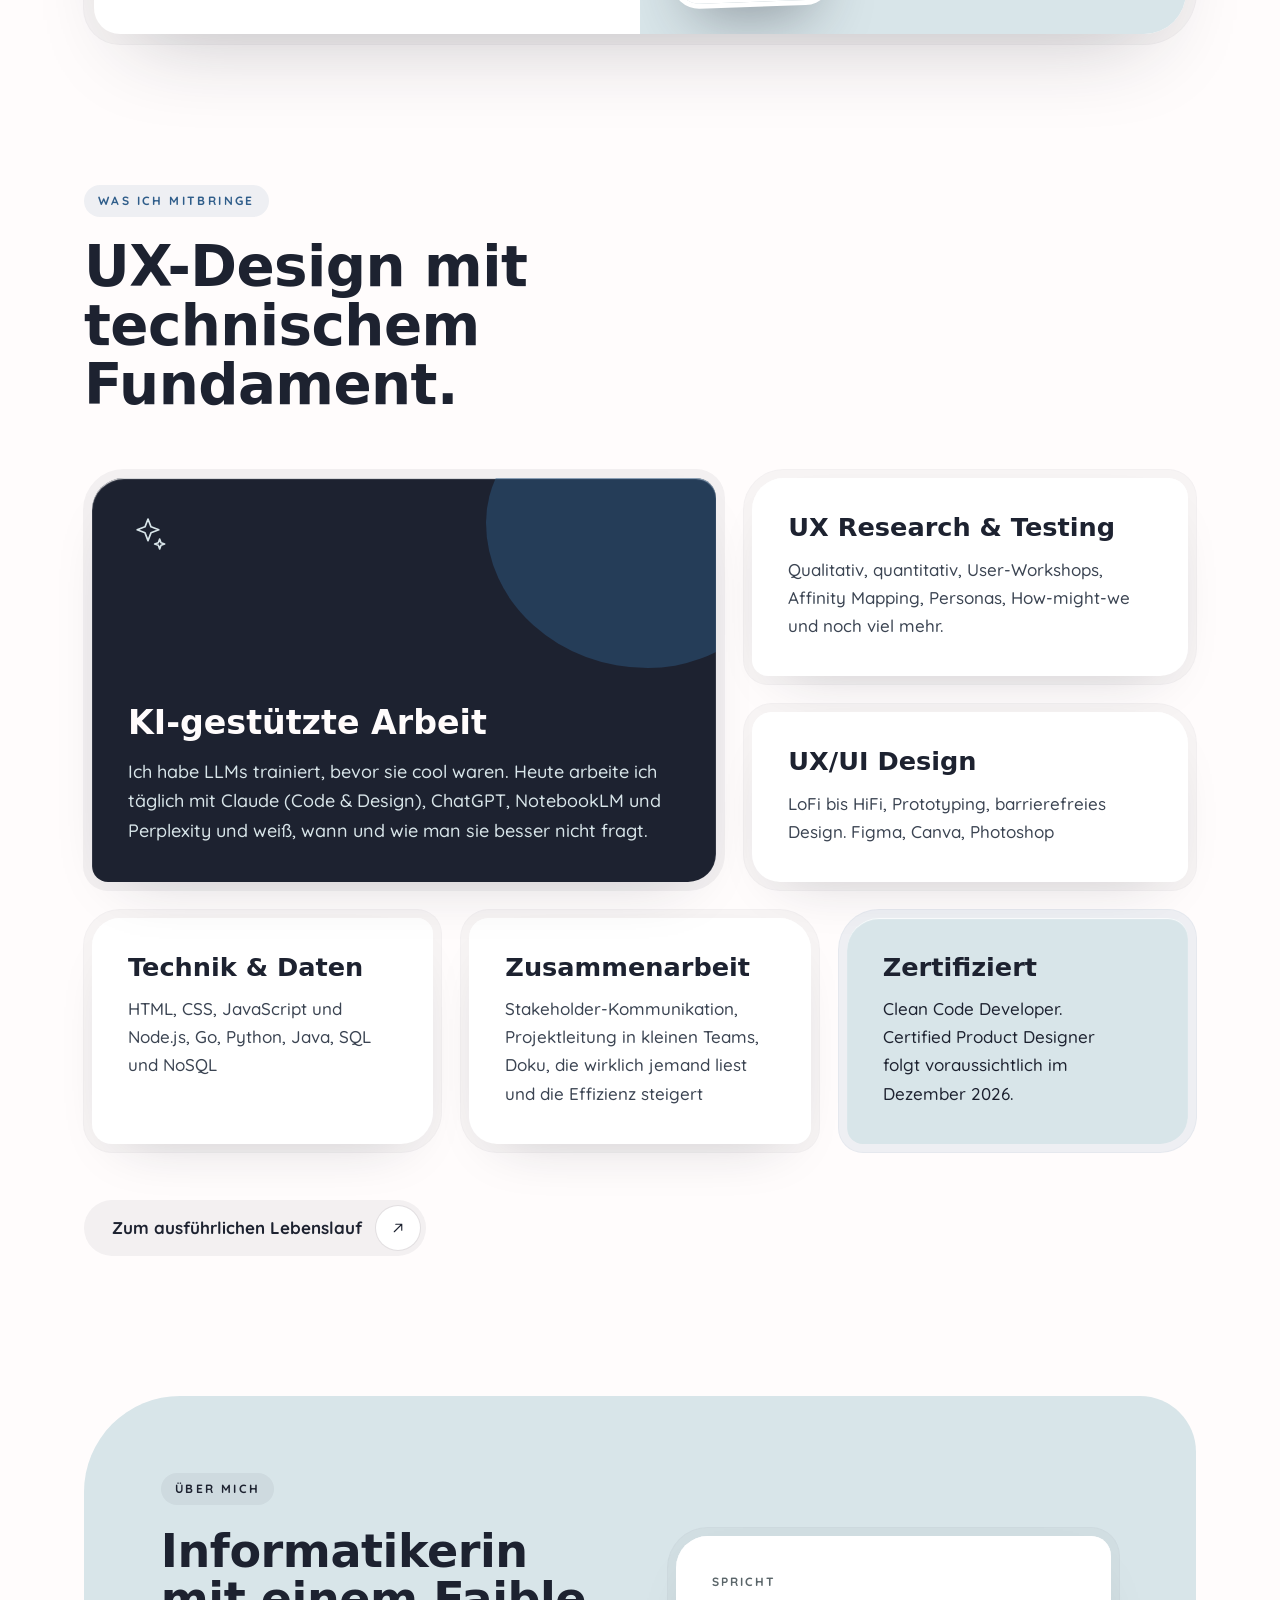
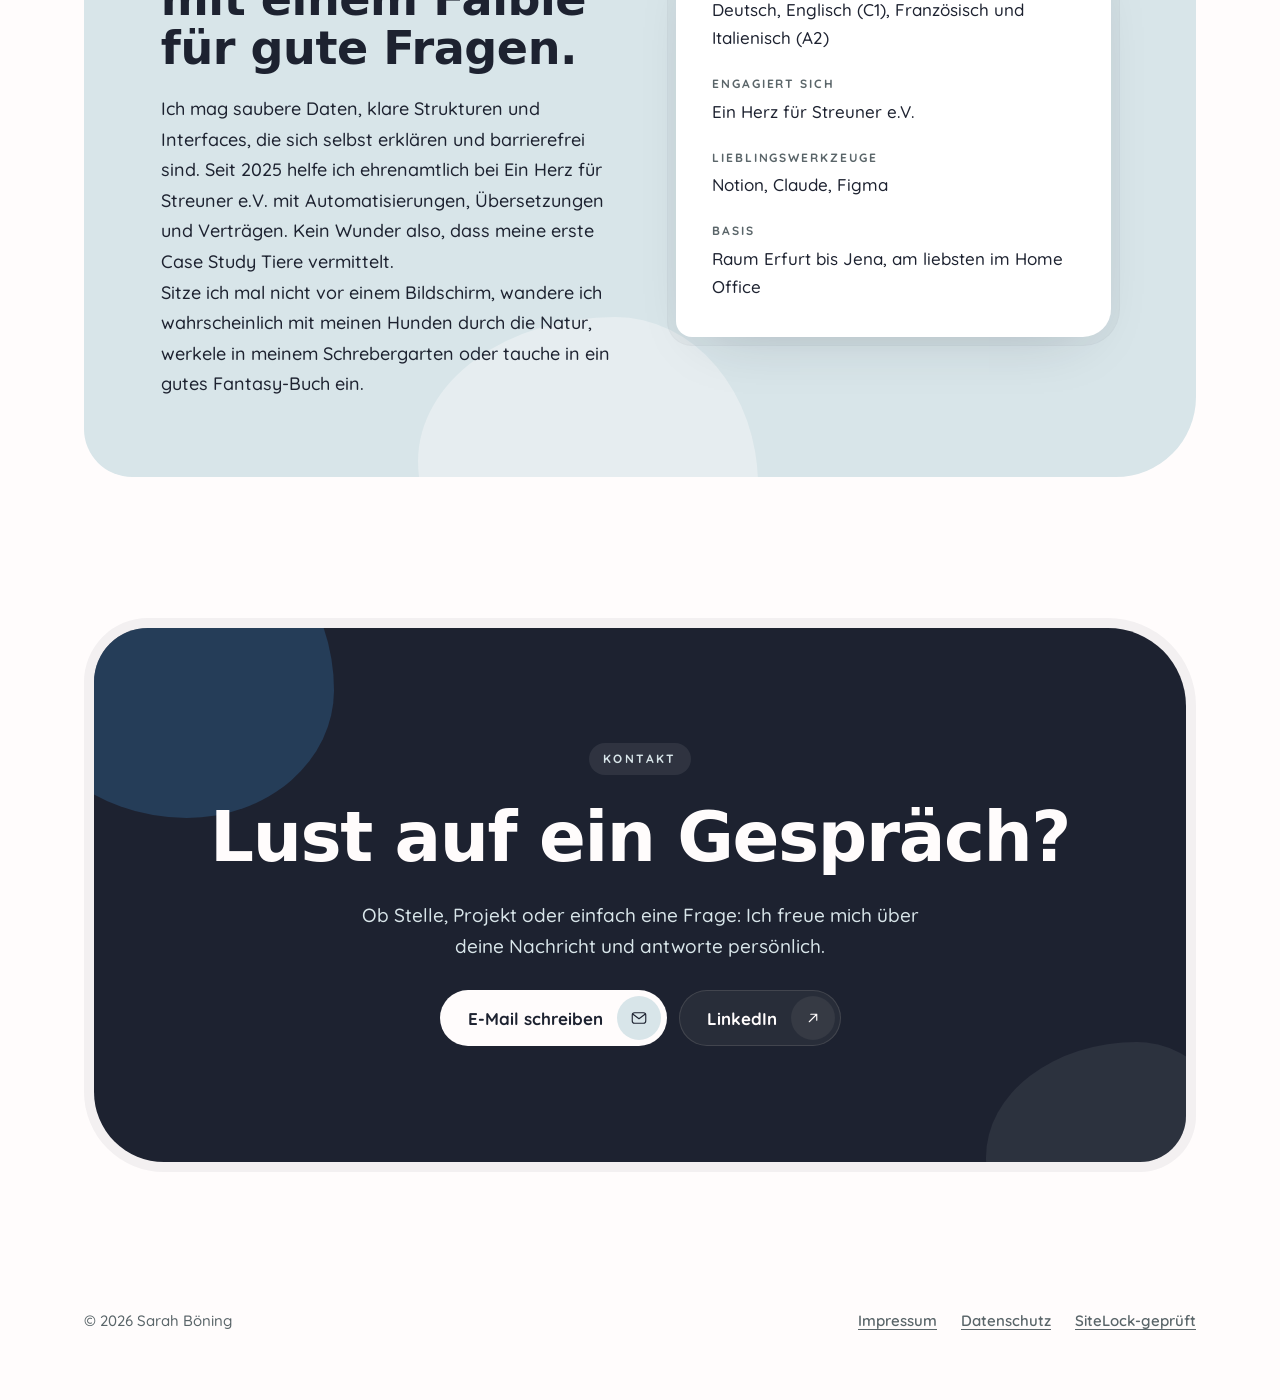
==== commit 24f1e3cc: "KI-Satz im Hero ergänzen Einleitung um einen kurzen Satz zur Arbeit mit KI erweitert: "Und KI? Nutze" ====
--- a/index.html
+++ b/index.html
@@ -61,7 +61,7 @@
       <div class="hero__text">
         <p class="eyebrow eyebrow--dot">Product Designerin · UX &amp; UI mit KI</p>
         <h1 id="hero-title" class="display-1">Product Design, das auch im Code funktioniert.</h1>
-        <p class="lead">Hi, ich bin Sarah aus dem Raum Erfurt/Jena (gern remote). Nach 5,5 Jahren als Entwicklerin und Data Scientist weiß ich, was ein Entwurf im Team kostet. Ich gestalte Produkte, die mit Research belegt, barrierefrei und umsetzbar sind.</p>
+        <p class="lead">Hi, ich bin Sarah aus dem Raum Erfurt/Jena (gern remote). Nach 5,5 Jahren als Entwicklerin und Data Scientist weiß ich, was ein Entwurf im Team kostet. Ich gestalte Produkte, die mit Research belegt, barrierefrei und umsetzbar sind. Und KI? Nutze ich täglich, als schnelle Kollegin, nicht als Chefin.</p>
         <div class="btn-row">
           <a class="btn btn--primary btn--icon" href="#kontakt">Kontakt aufnehmen <span class="btn__icon"><svg class="icon" viewBox="0 0 24 24" aria-hidden="true"><path d="M7 17L17 7M9 7h8v8"/></svg></span></a>
           <a class="btn btn--soft" href="#projekte">Projekte ansehen</a>
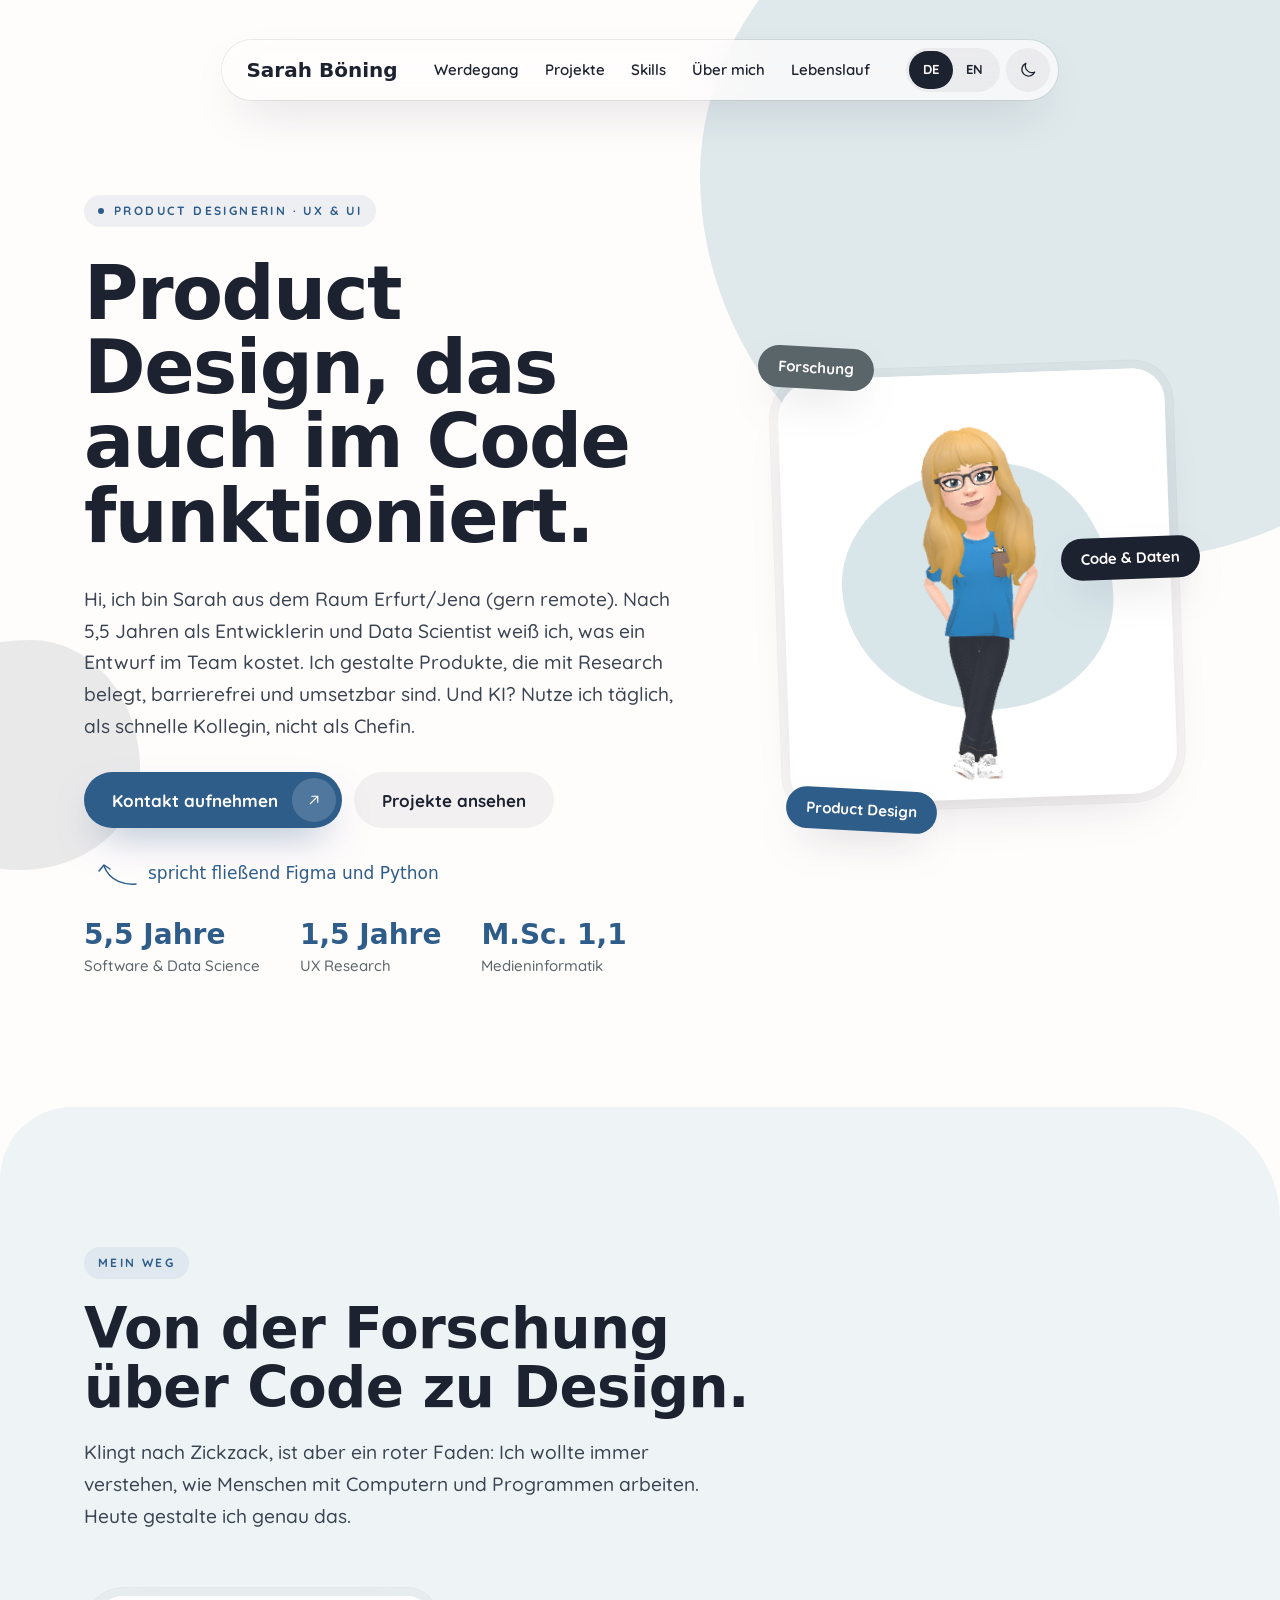
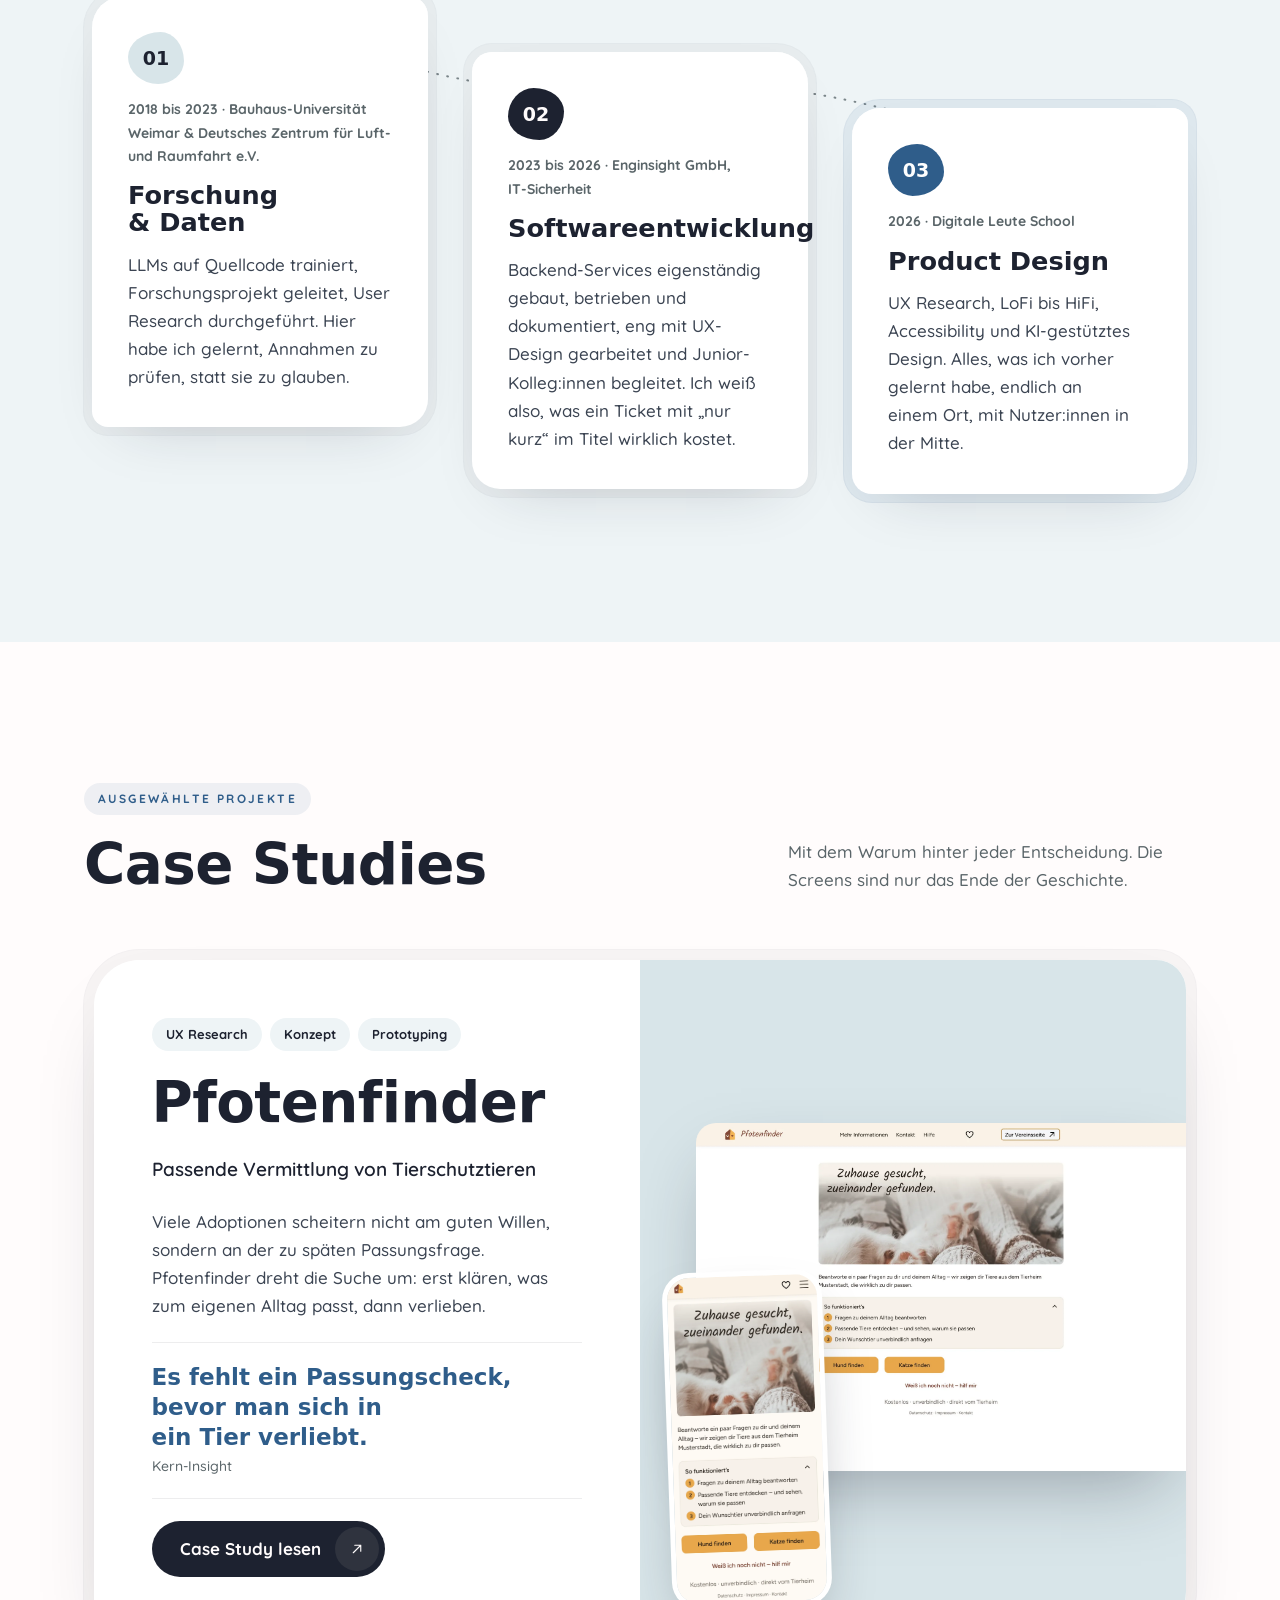
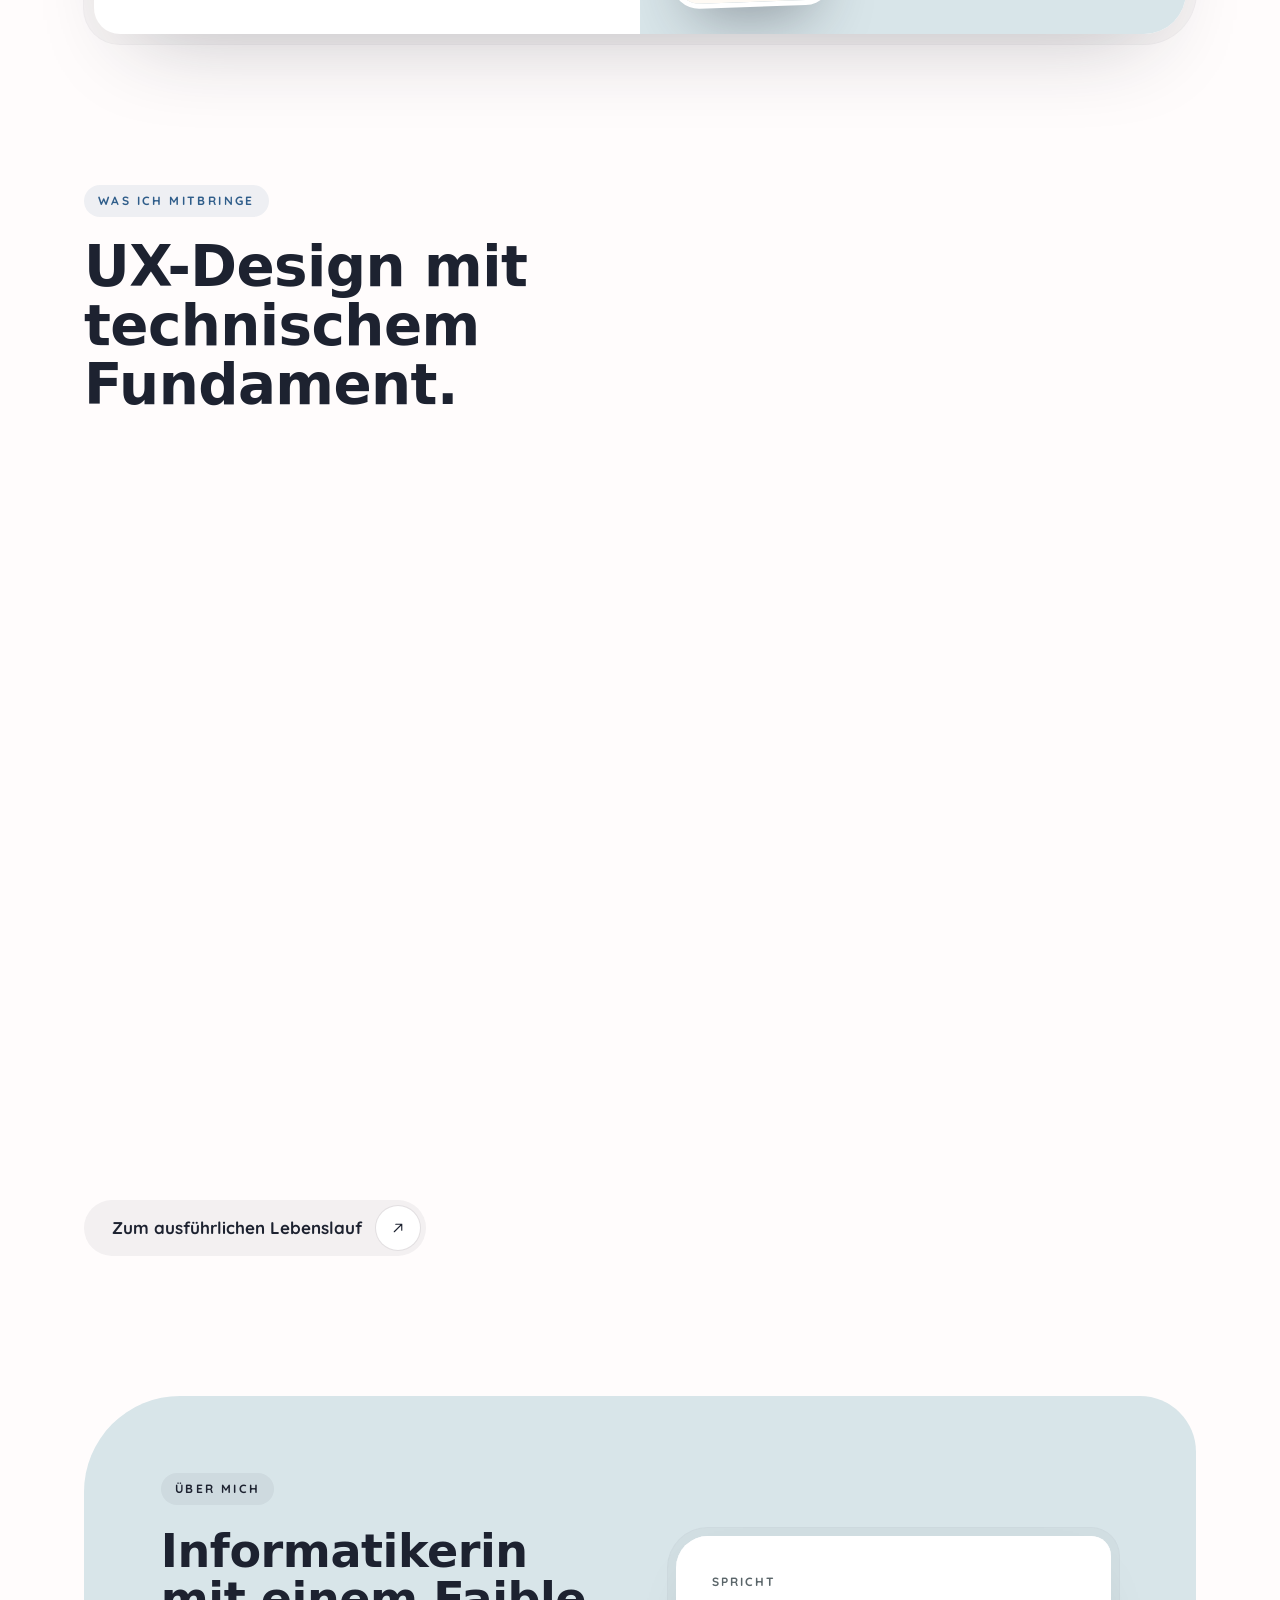
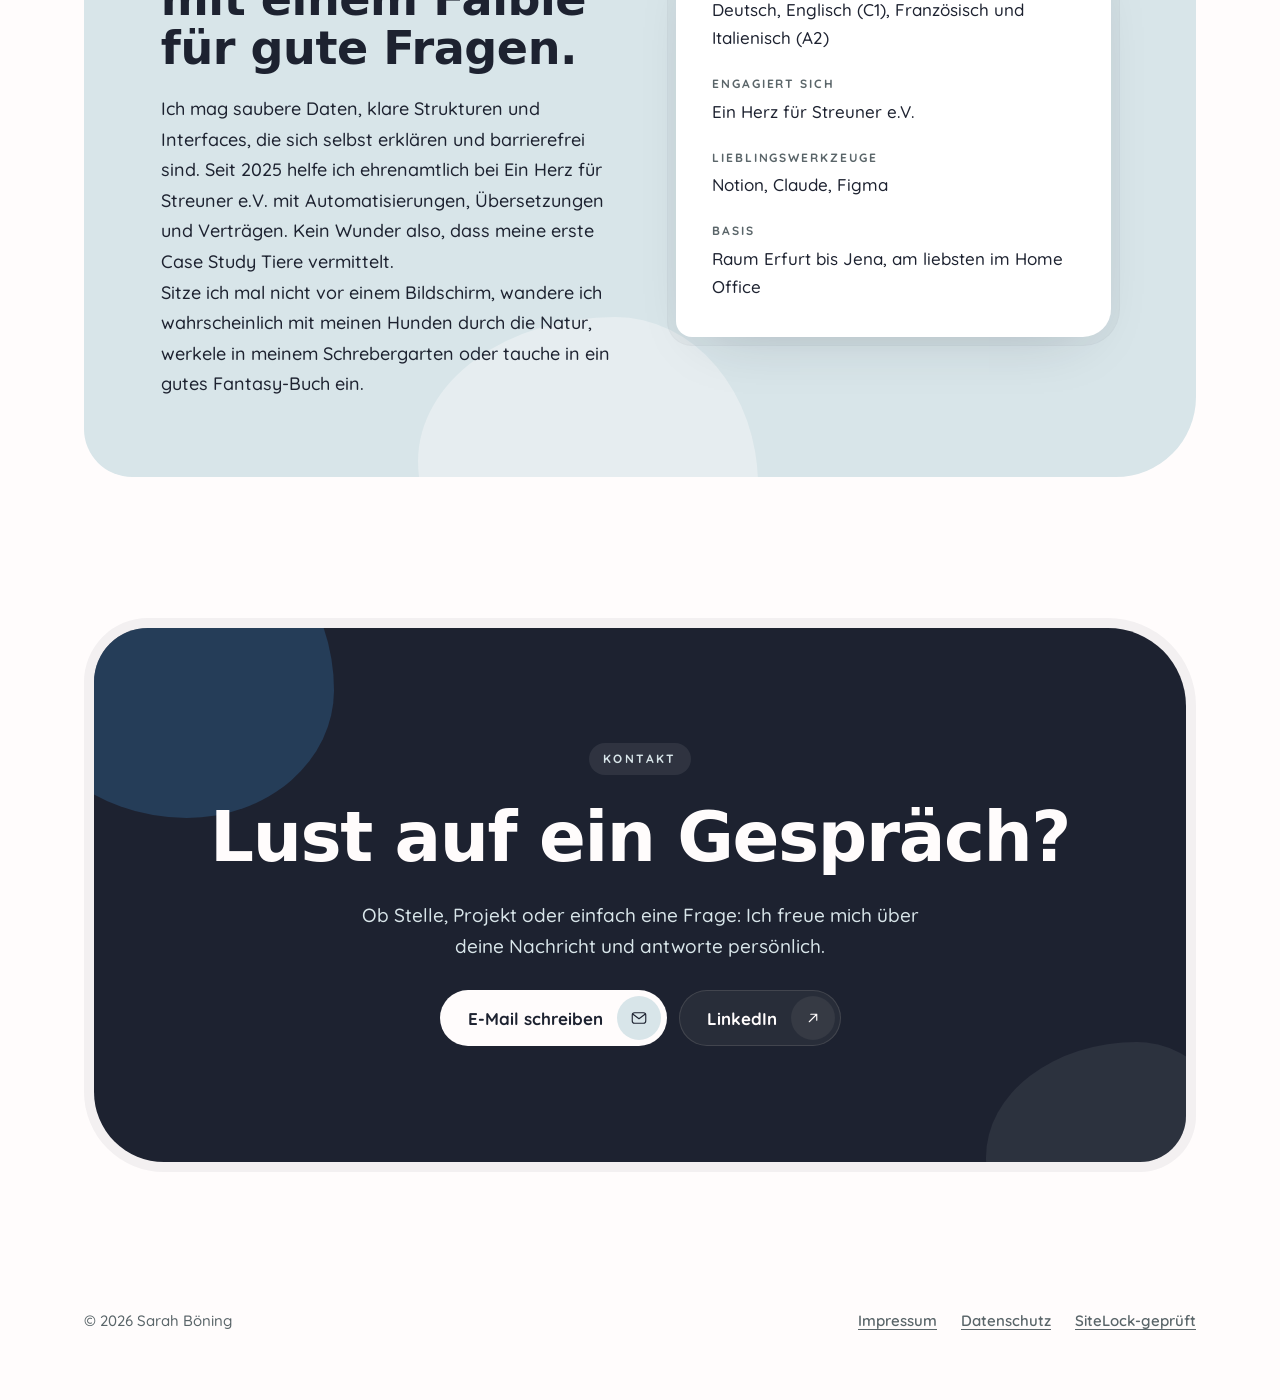
==== commit f851b924: "Pfotenfinder: neue HiFi-Screens in der Case Study - Desktop- und Mobil-Screen der Startseite durch d" ====
--- a/index.html
+++ b/index.html
@@ -59,7 +59,7 @@
     <!-- Hero -->
     <section class="container hero relative" aria-labelledby="hero-title">
       <div class="hero__text">
-        <p class="eyebrow eyebrow--dot">Product Designerin · UX &amp; UI mit KI</p>
+        <p class="eyebrow eyebrow--dot">Product Designerin · UX &amp; UI</p>
         <h1 id="hero-title" class="display-1">Product Design, das auch im Code funktioniert.</h1>
         <p class="lead">Hi, ich bin Sarah aus dem Raum Erfurt/Jena (gern remote). Nach 5,5 Jahren als Entwicklerin und Data Scientist weiß ich, was ein Entwurf im Team kostet. Ich gestalte Produkte, die mit Research belegt, barrierefrei und umsetzbar sind. Und KI? Nutze ich täglich, als schnelle Kollegin, nicht als Chefin.</p>
         <div class="btn-row">
@@ -151,8 +151,8 @@
             <a class="btn btn--ink btn--icon" href="projekte/pfotenfinder.html">Case Study lesen <span class="btn__icon"><svg class="icon" viewBox="0 0 24 24" aria-hidden="true"><path d="M7 17L17 7M9 7h8v8"/></svg></span></a>
           </div>
           <div class="project__media">
-            <img class="shot-desktop" src="assets/img/pfotenfinder-desktop.webp" width="1600" height="1137" loading="lazy" alt="Pfotenfinder Desktop-Entwurf: Startseite mit dem Titel „Finde deine Pfote“ und den Buttons Hund finden und Katze finden">
-            <img class="shot-mobile" src="assets/img/pfotenfinder-mobile.webp" width="402" height="874" loading="lazy" alt="Pfotenfinder Mobil-Entwurf der Startseite">
+            <img class="shot-desktop" src="assets/img/pfotenfinder-desktop.webp" width="1600" height="1138" loading="lazy" alt="Pfotenfinder Desktop-Entwurf für das Tierheim Musterstadt: Titel „Zuhause gesucht, zueinander gefunden.“ über einem Foto, auf dem sich ein Tier an Füße in Wollsocken kuschelt, darunter „So funktioniert’s“ in drei Schritten und die Buttons Hund finden und Katze finden">
+            <img class="shot-mobile" src="assets/img/pfotenfinder-mobile.webp" width="402" height="874" loading="lazy" alt="Pfotenfinder Mobil-Entwurf der Startseite: Titel „Zuhause gesucht, zueinander gefunden.“, drei Schritte und die Buttons Hund finden, Katze finden sowie „Weiß ich noch nicht – hilf mir“">
           </div>
         </div>
       </article>
--- a/assets/css/style.css
+++ b/assets/css/style.css
@@ -462,6 +462,17 @@
 .gallery img { border-radius: 36px 24px 32px 20px; }
 .gallery__phone img { border-radius: 30px; width: min(260px, 100%); margin-inline: auto; }
 figcaption { padding: 14px 16px 6px; font-size: 15px; color: var(--muted); }
+/* Screen-Strecke: 5 Spalten auf Desktop, darunter horizontal scrollbar */
+.screens-title { margin: 72px 0 24px; }
+.screens { list-style: none; padding: 0; margin: 0; display: grid; grid-template-columns: repeat(5, minmax(0, 1fr)); gap: 20px; }
+.screens figure { margin: 0; display: flex; flex-direction: column; gap: 16px; }
+.screens img { width: 100%; height: auto; border-radius: 24px; box-shadow: 0 0 0 1px var(--hair), 0 24px 40px -28px rgba(29, 34, 48, 0.45); }
+.screens figcaption { padding: 0; font-size: 15px; line-height: 1.55; }
+.screens figcaption strong { display: block; margin-bottom: 4px; font-family: var(--font-display); font-size: 18px; font-weight: 600; color: var(--text); }
+@media (max-width: 1080px) {
+  .screens { grid-template-columns: none; grid-auto-flow: column; grid-auto-columns: minmax(220px, 34%); overflow-x: auto; scroll-snap-type: x mandatory; padding-bottom: 16px; }
+  .screens li { scroll-snap-align: start; }
+}
 
 /* Lebenslauf */
 .cv-layout { display: flex; flex-wrap: wrap; gap: clamp(40px, 5vw, 72px); align-items: flex-start; }
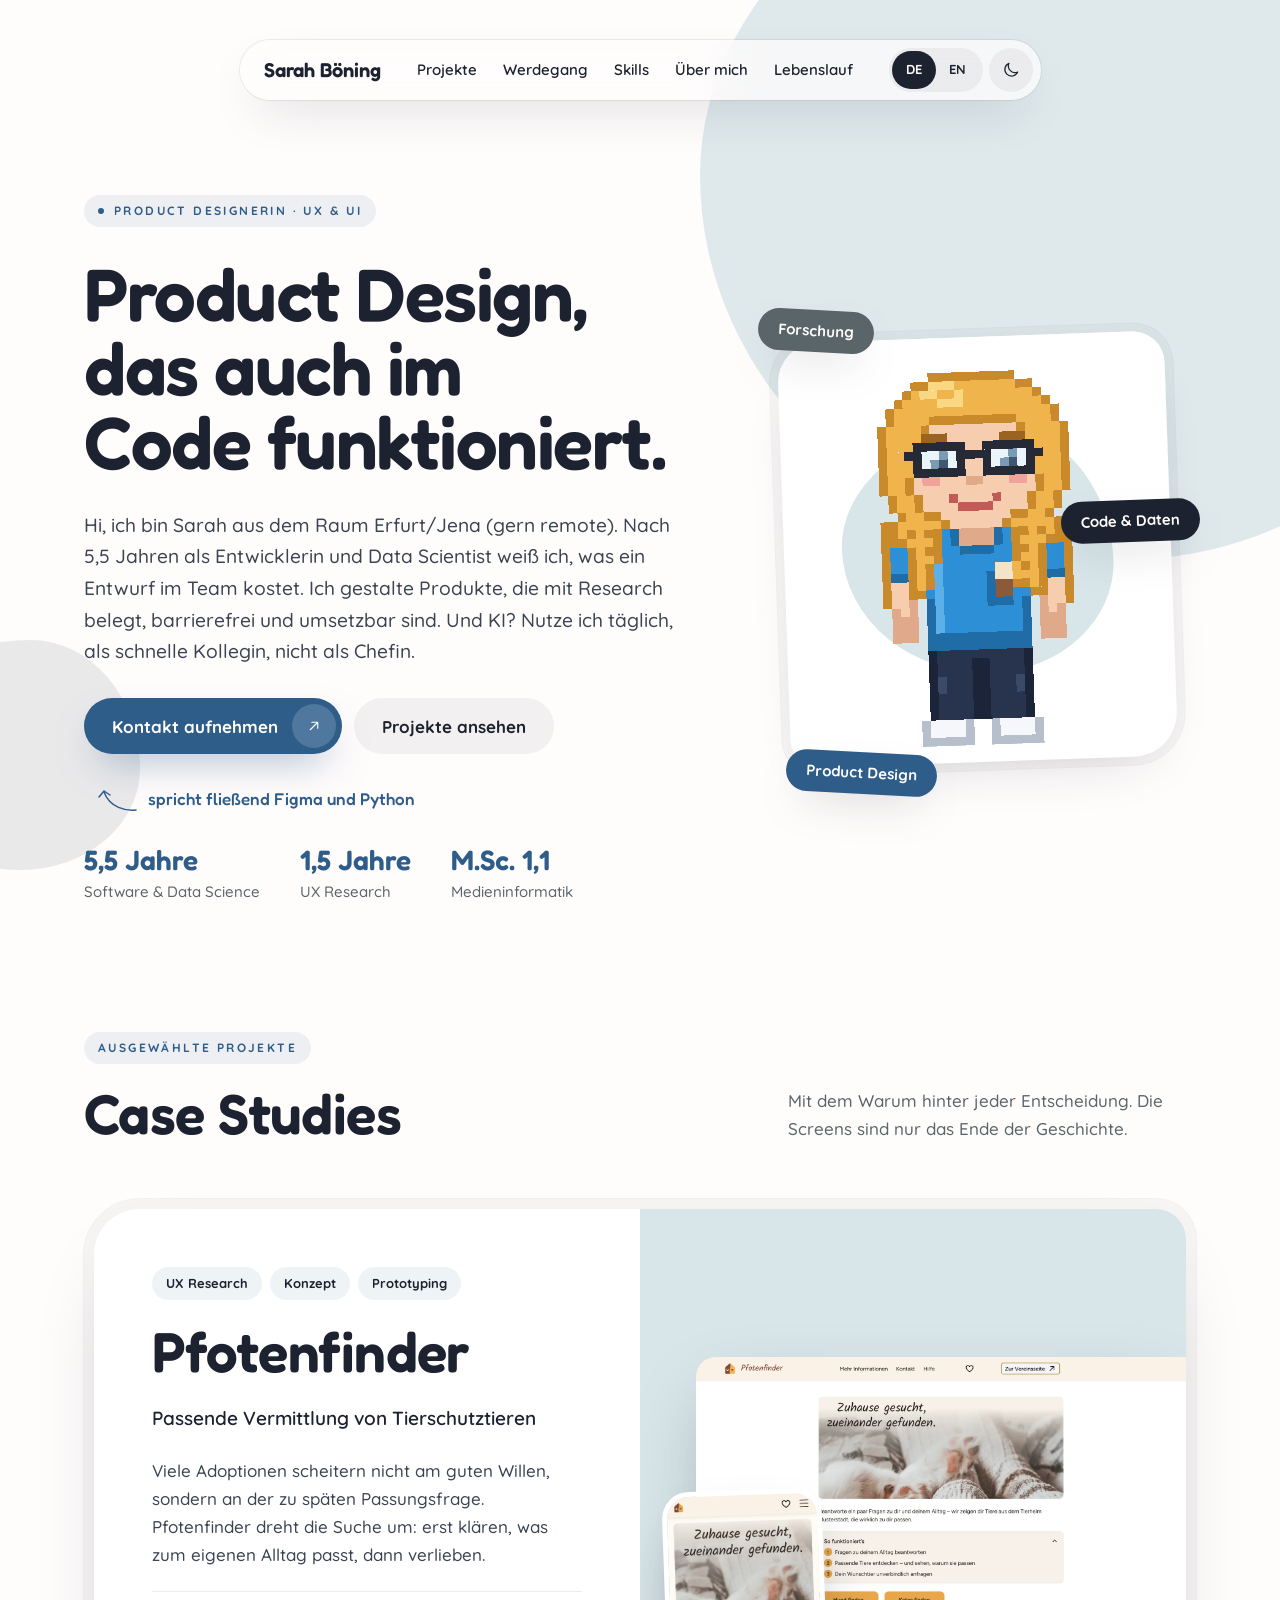
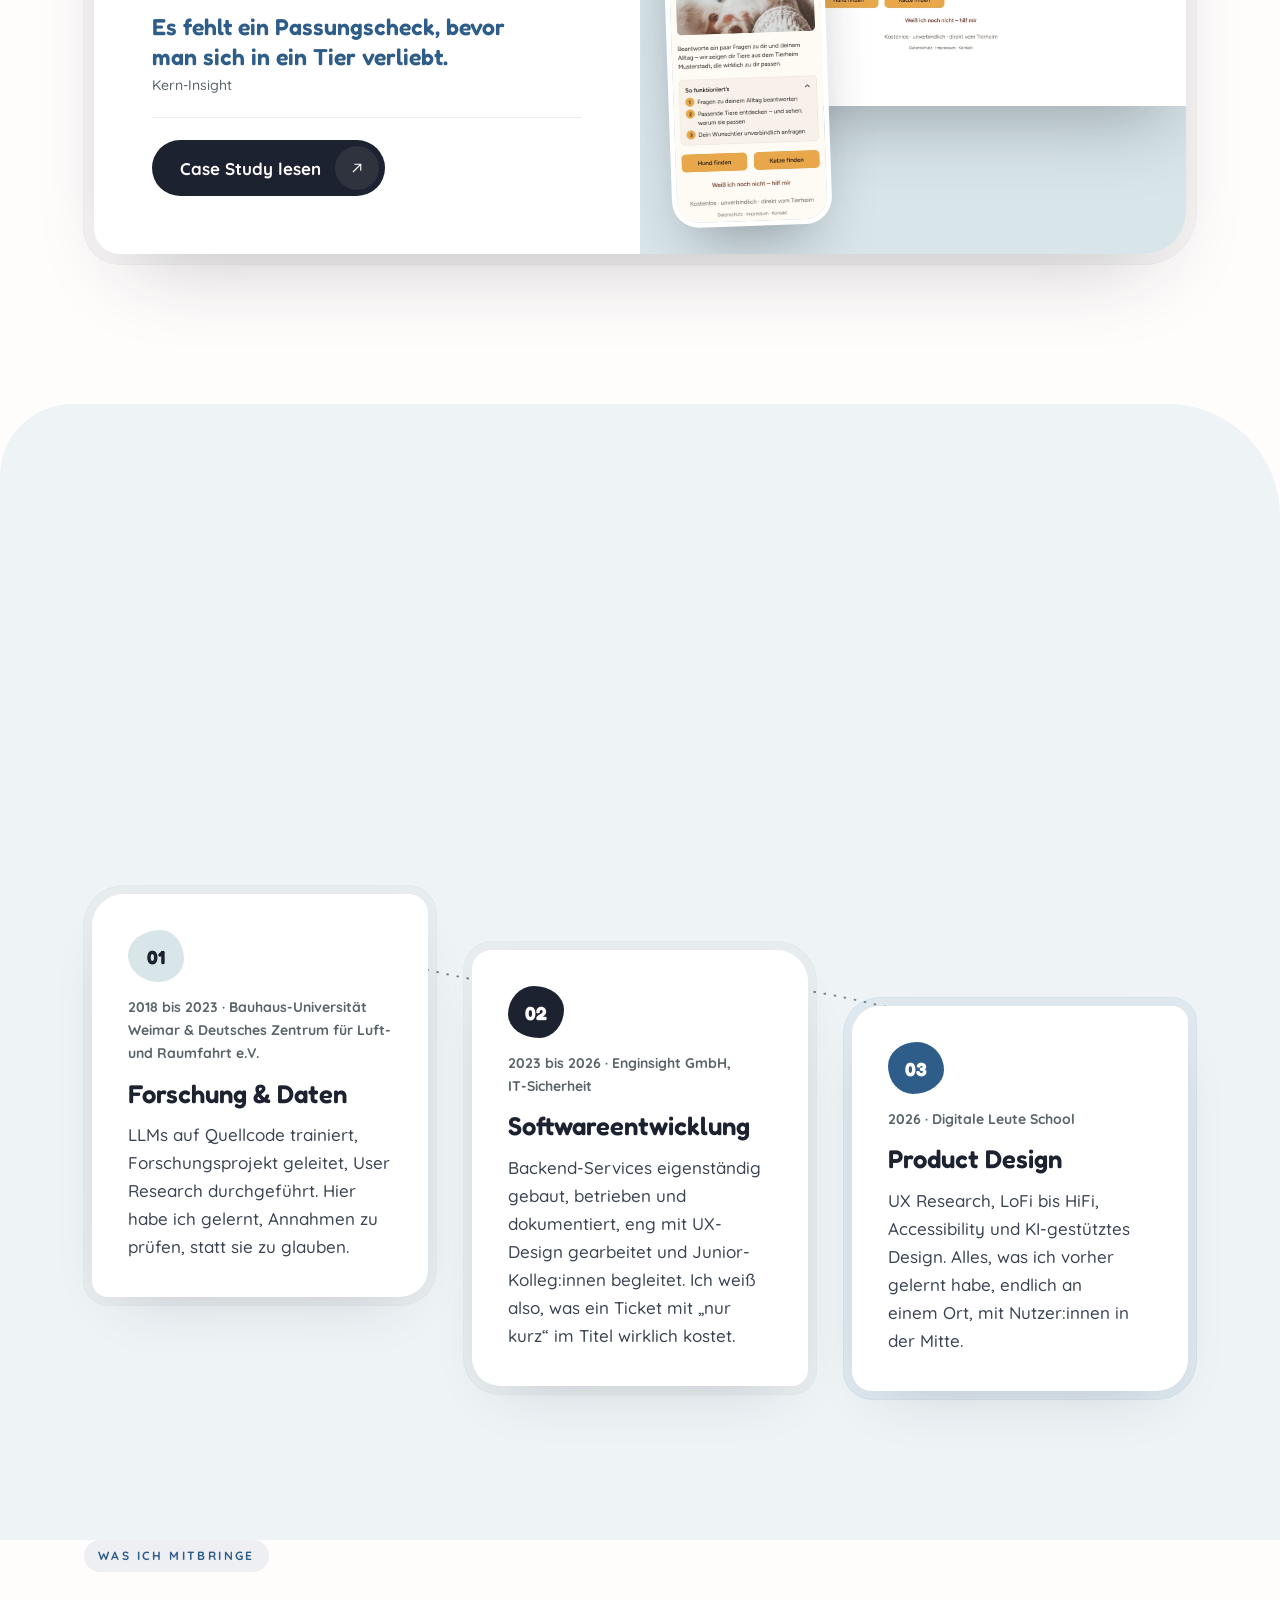
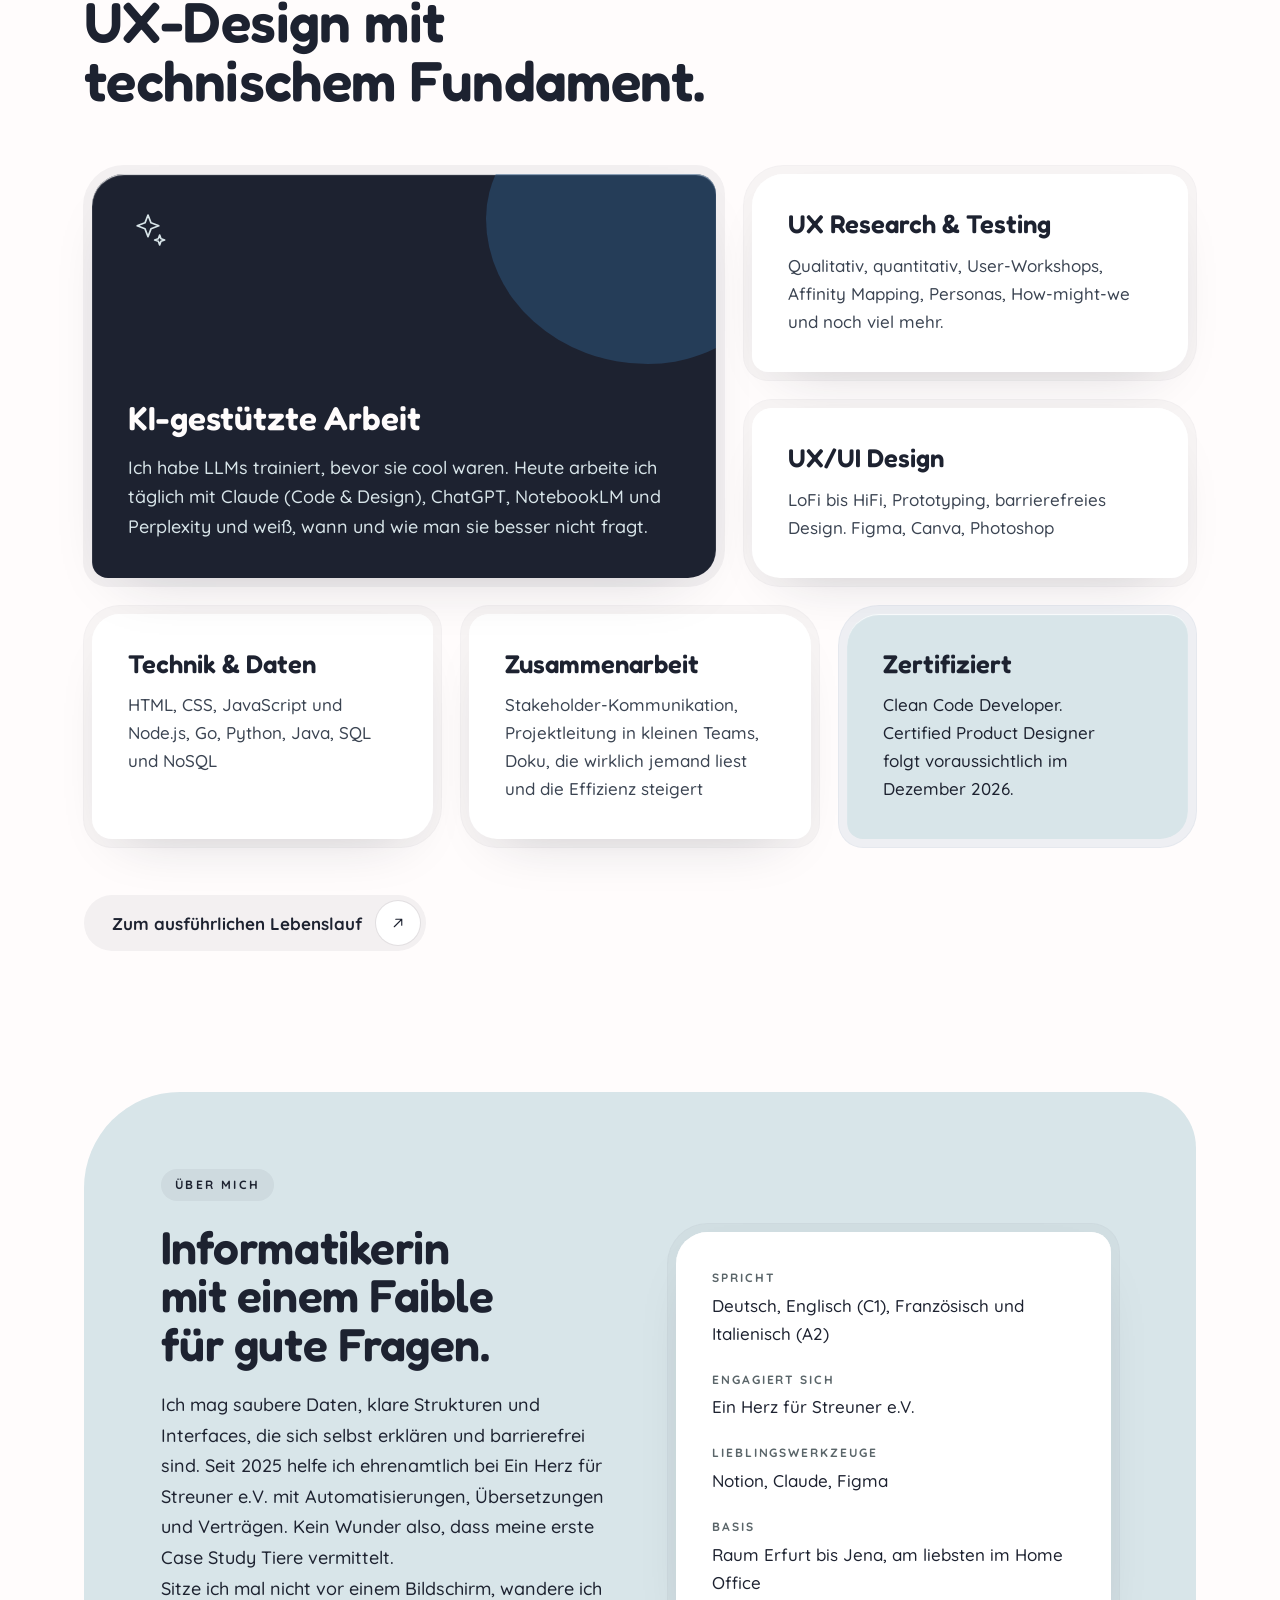
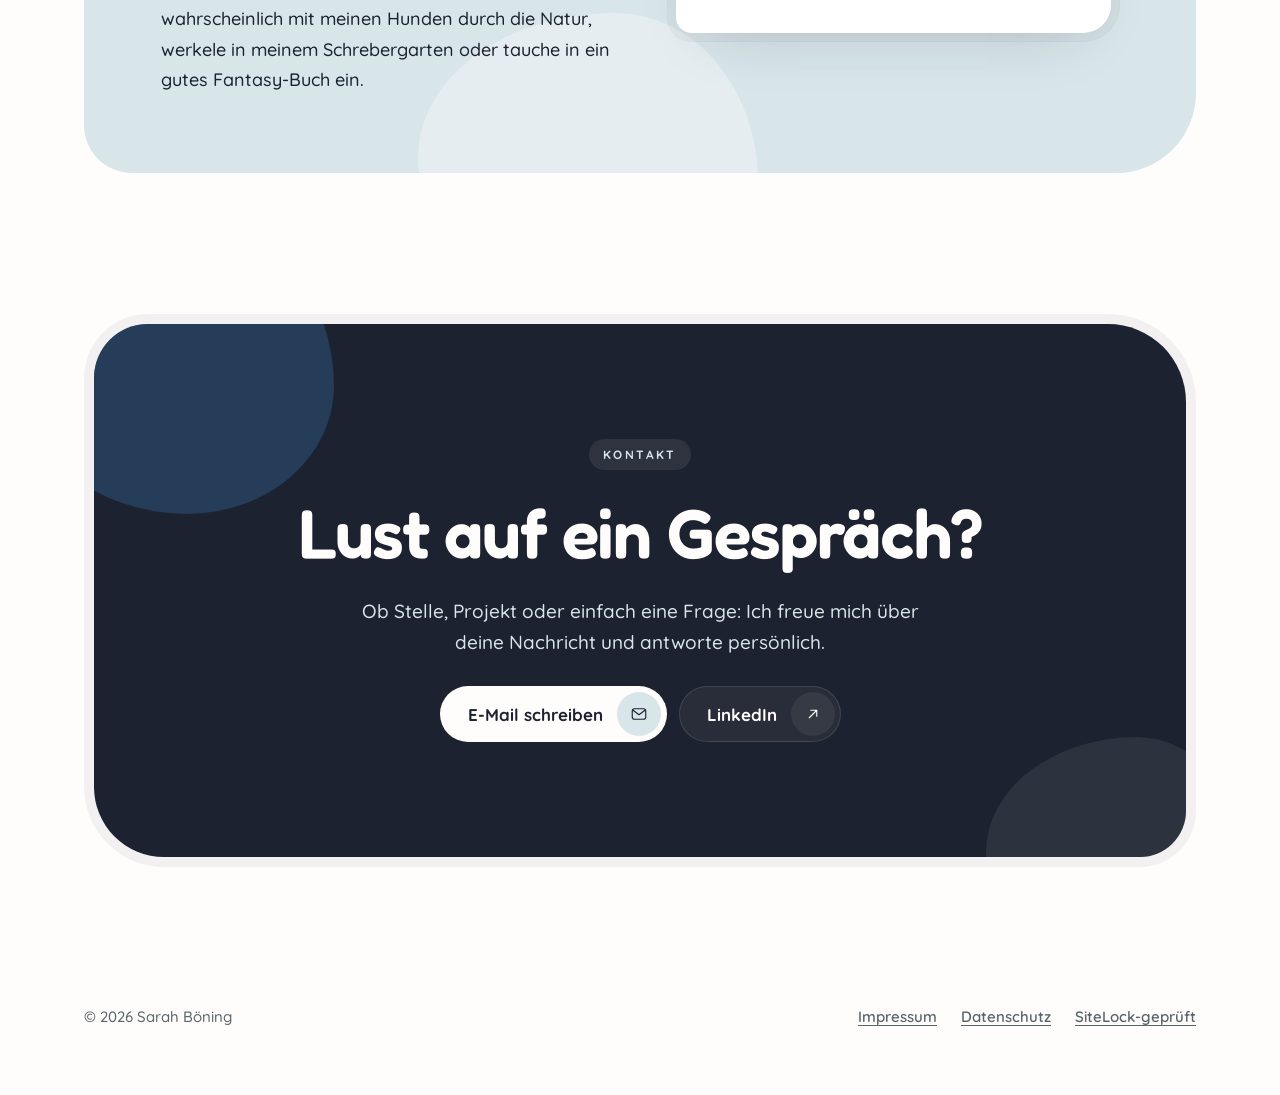
==== commit f0bf794e: "Feedback umsetzen: Case Studies nach vorn, neue Schriften, Pixel-Art-Avatar - Case-Studies-Abschnitt" ====
--- a/index.html
+++ b/index.html
@@ -9,7 +9,7 @@
   <meta name="theme-color" content="#1d2230" media="(prefers-color-scheme: dark)">
   <meta name="referrer" content="no-referrer">
   <link rel="icon" href="assets/img/favicon.svg" type="image/svg+xml">
-  <link rel="preload" href="assets/fonts/shantell-sans.woff2" as="font" type="font/woff2" crossorigin>
+  <link rel="preload" href="assets/fonts/fredoka.woff2" as="font" type="font/woff2" crossorigin>
   <link rel="preload" href="assets/fonts/quicksand.woff2" as="font" type="font/woff2" crossorigin>
   <link rel="stylesheet" href="assets/css/style.css">
   <script src="assets/js/theme-init.js"></script>
@@ -22,8 +22,8 @@
     <div class="header-island">
       <a class="brand" href="#top">Sarah Böning</a>
       <nav class="nav" aria-label="Hauptnavigation">
+          <a href="#projekte">Projekte</a>
           <a href="#weg">Werdegang</a>
-          <a href="#projekte">Projekte</a>
           <a href="#skills">Skills</a>
           <a href="#ueber">Über mich</a>
           <a href="lebenslauf.html">Lebenslauf</a>
@@ -44,8 +44,8 @@
     </div>
   </header>
   <nav class="mobile-nav" id="mobile-nav" aria-label="Hauptnavigation">
+    <a href="#projekte">Projekte</a>
     <a href="#weg">Werdegang</a>
-    <a href="#projekte">Projekte</a>
     <a href="#skills">Skills</a>
     <a href="#ueber">Über mich</a>
     <a href="lebenslauf.html">Lebenslauf</a>
@@ -77,13 +77,46 @@
         <div class="shell portrait">
           <div class="core">
             <span class="portrait__blob" aria-hidden="true"></span>
-            <img class="portrait__img" src="assets/img/sarah_profilbild.png" width="398" height="398" alt="Illustration von Sarah Böning mit Brille und langen blonden Haaren" fetchpriority="high">
+            <img class="portrait__img" src="assets/img/sarah-pixel.svg" width="320" height="440" alt="Pixel-Art-Illustration von Sarah Böning mit Brille, langen blonden Haaren und blauem Shirt" fetchpriority="high">
           </div>
         </div>
         <span class="tag tag--research" aria-hidden="true">Forschung</span>
         <span class="tag tag--code" aria-hidden="true">Code &amp; Daten</span>
         <span class="tag tag--design" aria-hidden="true">Product Design</span>
       </div>
+    </section>
+
+    <!-- Projekte -->
+    <section id="projekte" class="section container relative" aria-labelledby="projekte-title">
+      <div class="section-head section-head--split reveal">
+        <div class="stack">
+          <p class="eyebrow">Ausgewählte Projekte</p>
+          <h2 id="projekte-title" class="display-2">Case Studies</h2>
+        </div>
+        <p class="muted" style="max-width:24em">Mit dem Warum hinter jeder Entscheidung. Die Screens sind nur das Ende der Geschichte.</p>
+      </div>
+
+      <article class="project reveal">
+        <div class="project__inner">
+          <div class="project__text">
+            <ul class="chips" aria-label="Themen">
+              <li>UX Research</li><li>Konzept</li><li>Prototyping</li>
+            </ul>
+            <h3 class="display-2">Pfotenfinder</h3>
+            <p style="font-size:19px;font-weight:600">Passende Vermittlung von Tierschutztieren</p>
+            <p class="body-2">Viele Adoptionen scheitern nicht am guten Willen, sondern an der zu späten Passungsfrage. Pfotenfinder dreht die Suche um: erst klären, was zum eigenen Alltag passt, dann verlieben.</p>
+            <dl class="stats stats--insight">
+              <div><dt>Kern-Insight</dt><dd>Es fehlt ein Passungscheck, bevor man sich in ein Tier verliebt.</dd></div>
+            </dl>
+            <a class="btn btn--ink btn--icon" href="projekte/pfotenfinder.html">Case Study lesen <span class="btn__icon"><svg class="icon" viewBox="0 0 24 24" aria-hidden="true"><path d="M7 17L17 7M9 7h8v8"/></svg></span></a>
+          </div>
+          <div class="project__media">
+            <img class="shot-desktop" src="assets/img/pfotenfinder-desktop.webp" width="1600" height="1138" loading="lazy" alt="Pfotenfinder Desktop-Entwurf für das Tierheim Musterstadt: Titel „Zuhause gesucht, zueinander gefunden.“ über einem Foto, auf dem sich ein Tier an Füße in Wollsocken kuschelt, darunter „So funktioniert’s“ in drei Schritten und die Buttons Hund finden und Katze finden">
+            <img class="shot-mobile" src="assets/img/pfotenfinder-mobile.webp" width="402" height="874" loading="lazy" alt="Pfotenfinder Mobil-Entwurf der Startseite: Titel „Zuhause gesucht, zueinander gefunden.“, drei Schritte und die Buttons Hund finden, Katze finden sowie „Weiß ich noch nicht – hilf mir“">
+          </div>
+        </div>
+      </article>
+      <!-- TODO: Nächste Case Study als weiteren <article class="project"> hier einfügen -->
     </section>
 
     <!-- Werdegang -->
@@ -126,39 +159,6 @@
       </div>
     </section>
 
-    <!-- Projekte -->
-    <section id="projekte" class="section container relative" aria-labelledby="projekte-title">
-      <div class="section-head section-head--split reveal">
-        <div class="stack">
-          <p class="eyebrow">Ausgewählte Projekte</p>
-          <h2 id="projekte-title" class="display-2">Case Studies</h2>
-        </div>
-        <p class="muted" style="max-width:24em">Mit dem Warum hinter jeder Entscheidung. Die Screens sind nur das Ende der Geschichte.</p>
-      </div>
-
-      <article class="project reveal">
-        <div class="project__inner">
-          <div class="project__text">
-            <ul class="chips" aria-label="Themen">
-              <li>UX Research</li><li>Konzept</li><li>Prototyping</li>
-            </ul>
-            <h3 class="display-2">Pfotenfinder</h3>
-            <p style="font-size:19px;font-weight:600">Passende Vermittlung von Tierschutztieren</p>
-            <p class="body-2">Viele Adoptionen scheitern nicht am guten Willen, sondern an der zu späten Passungsfrage. Pfotenfinder dreht die Suche um: erst klären, was zum eigenen Alltag passt, dann verlieben.</p>
-            <dl class="stats stats--insight">
-              <div><dt>Kern-Insight</dt><dd>Es fehlt ein Passungscheck, bevor man sich in ein Tier verliebt.</dd></div>
-            </dl>
-            <a class="btn btn--ink btn--icon" href="projekte/pfotenfinder.html">Case Study lesen <span class="btn__icon"><svg class="icon" viewBox="0 0 24 24" aria-hidden="true"><path d="M7 17L17 7M9 7h8v8"/></svg></span></a>
-          </div>
-          <div class="project__media">
-            <img class="shot-desktop" src="assets/img/pfotenfinder-desktop.webp" width="1600" height="1138" loading="lazy" alt="Pfotenfinder Desktop-Entwurf für das Tierheim Musterstadt: Titel „Zuhause gesucht, zueinander gefunden.“ über einem Foto, auf dem sich ein Tier an Füße in Wollsocken kuschelt, darunter „So funktioniert’s“ in drei Schritten und die Buttons Hund finden und Katze finden">
-            <img class="shot-mobile" src="assets/img/pfotenfinder-mobile.webp" width="402" height="874" loading="lazy" alt="Pfotenfinder Mobil-Entwurf der Startseite: Titel „Zuhause gesucht, zueinander gefunden.“, drei Schritte und die Buttons Hund finden, Katze finden sowie „Weiß ich noch nicht – hilf mir“">
-          </div>
-        </div>
-      </article>
-      <!-- TODO: Nächste Case Study als weiteren <article class="project"> hier einfügen -->
-    </section>
-
     <!-- Skills -->
     <section id="skills" class="container relative" style="padding-bottom:var(--section)" aria-labelledby="skills-title">
       <div class="section-head reveal">
--- a/assets/css/style.css
+++ b/assets/css/style.css
@@ -13,9 +13,24 @@
   font-display: swap;
 }
 @font-face {
-  font-family: "Shantell Sans";
-  src: url("../fonts/shantell-sans.woff2") format("woff2");
-  font-weight: 300 800;
+  font-family: "Fredoka";
+  src: url("../fonts/fredoka.woff2") format("woff2");
+  font-weight: 300 700;
+  font-style: normal;
+  font-display: swap;
+}
+/* Kalam nur für die Pfotenfinder-Case-Study (wie in der App), Schnitte einzeln */
+@font-face {
+  font-family: "Kalam";
+  src: url("../fonts/kalam-400.woff2") format("woff2");
+  font-weight: 400;
+  font-style: normal;
+  font-display: swap;
+}
+@font-face {
+  font-family: "Kalam";
+  src: url("../fonts/kalam-700.woff2") format("woff2");
+  font-weight: 700;
   font-style: normal;
   font-display: swap;
 }
@@ -49,7 +64,8 @@
   --shadow-float: 0 40px 90px -40px rgba(29, 34, 48, 0.28);
   --inset: inset 0 1px 1px rgba(255, 255, 255, 0.9);
 
-  --font-display: "Shantell Sans", "Comic Neue", "Segoe Print", system-ui, sans-serif;
+  --font-site: "Fredoka", "Nunito", system-ui, sans-serif;
+  --font-display: var(--font-site);
   --font-body: "Quicksand", "Nunito", system-ui, -apple-system, sans-serif;
 
   --ease: cubic-bezier(0.32, 0.72, 0, 1);
@@ -65,6 +81,9 @@
   --r-c-in: 28px 16px 32px 20px;
   --blob-shape: 58% 42% 46% 54% / 48% 56% 44% 52%;
 }
+
+/* Case-Study-Seiten (<body class="case">): Kalam wie in der Pfotenfinder-App */
+.case { --font-display: "Kalam", "Segoe Print", "Comic Neue", cursive; }
 
 /* Dunkel: folgt dem System, solange niemand selbst umschaltet */
 @media (prefers-color-scheme: dark) {
@@ -161,6 +180,7 @@
 .page { position: relative; overflow: clip; }
 .container { max-width: 1240px; margin-inline: auto; padding-inline: var(--gutter); }
 .section { padding-block: var(--section); }
+.hero + .section { padding-top: 0; } /* Hero bringt unten schon Abstand mit */
 .section--tint { background: var(--surface-tint); border-radius: 72px 112px 0 0; }
 .stack { display: flex; flex-direction: column; gap: 20px; align-items: flex-start; }
 .section-head { display: flex; flex-direction: column; gap: 20px; align-items: flex-start; max-width: 760px; margin-bottom: 56px; }
@@ -290,7 +310,7 @@
   background: var(--header-bg); backdrop-filter: blur(20px); -webkit-backdrop-filter: blur(20px);
   box-shadow: 0 0 0 1px var(--hair), 0 20px 50px -20px rgba(29, 34, 48, 0.25);
 }
-.brand { font-family: var(--font-display); font-weight: 600; font-size: 20px; color: var(--text); text-decoration: none; white-space: nowrap; }
+.brand { font-family: var(--font-site); font-weight: 600; font-size: 20px; color: var(--text); text-decoration: none; white-space: nowrap; }
 .brand:hover { color: var(--accent); }
 .nav { display: flex; align-items: center; gap: 26px; font-size: 15px; font-weight: 600; }
 .nav a { color: var(--text); text-decoration: none; transition: color 0.5s var(--ease); }
@@ -335,7 +355,7 @@
 }
 .mobile-nav.is-open { opacity: 1; visibility: visible; transition: opacity 0.6s var(--ease); }
 .mobile-nav a {
-  font-family: var(--font-display); font-size: 36px; font-weight: 600; color: var(--text); text-decoration: none;
+  font-family: var(--font-site); font-size: 36px; font-weight: 600; color: var(--text); text-decoration: none;
   padding: 6px 0; opacity: 0; transform: translateY(32px);
   transition: transform 0.8s var(--ease), opacity 0.8s var(--ease);
 }
@@ -365,7 +385,7 @@
 .hero__visual { flex: 1 1 380px; min-width: 0; position: relative; min-height: 560px; display: grid; place-items: center; }
 .portrait { width: min(420px, 92%); transform: rotate(-2deg); border-radius: 48px 40px 52px 36px; }
 .portrait .core { aspect-ratio: 1 / 1.1; border-radius: 40px 32px 44px 28px; place-items: center; justify-content: center; align-items: center; position: relative; overflow: hidden; }
-.portrait__img { position: absolute; inset: 0; width: 100%; height: 100%; object-fit: contain; transform: scale(1.1); transform-origin: 50% 45%; }
+.portrait__img { position: absolute; inset: 6% 0 4%; width: 100%; height: 90%; object-fit: contain; }
 .portrait__blob { position: absolute; width: 70%; aspect-ratio: 1.1; background: var(--azure); border-radius: var(--blob-shape); }
 .tag {
   position: absolute; padding: 12px 20px; border-radius: 999px; font-weight: 700; font-size: 15px; line-height: 1.2;
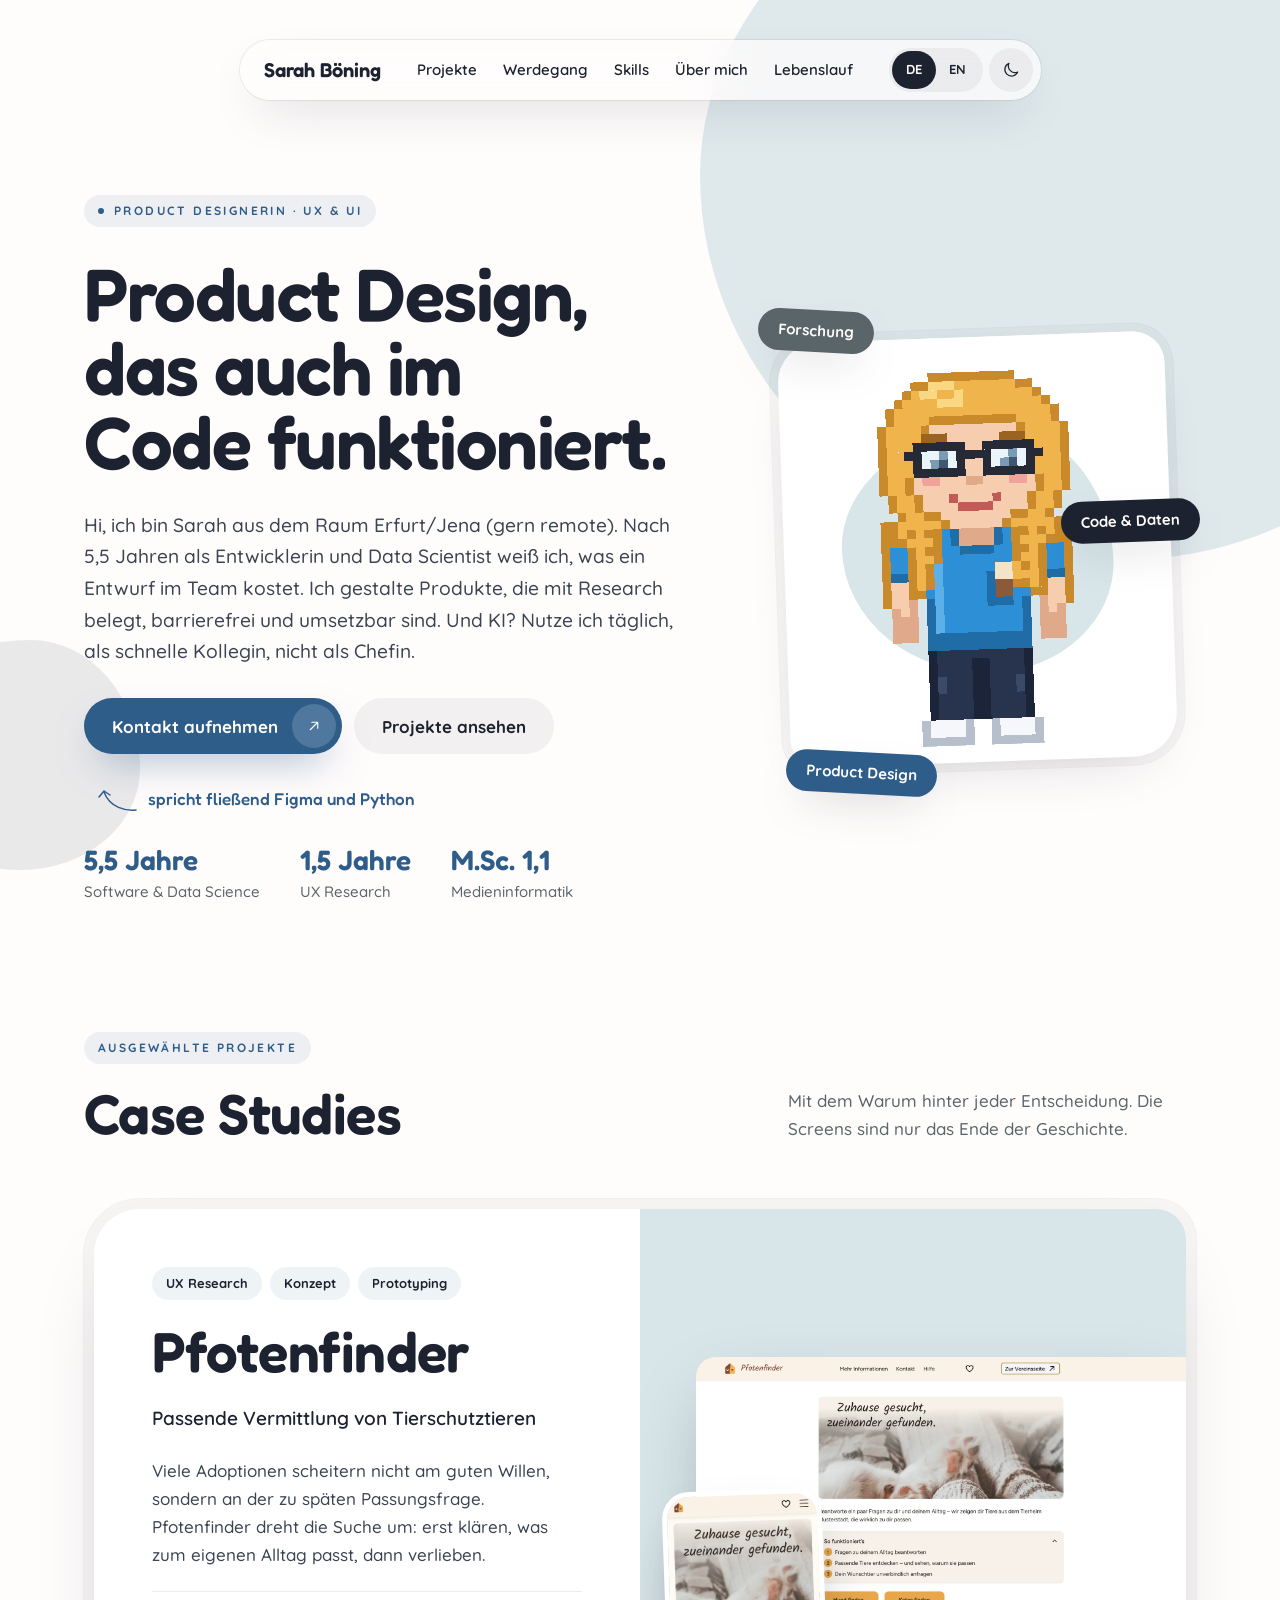
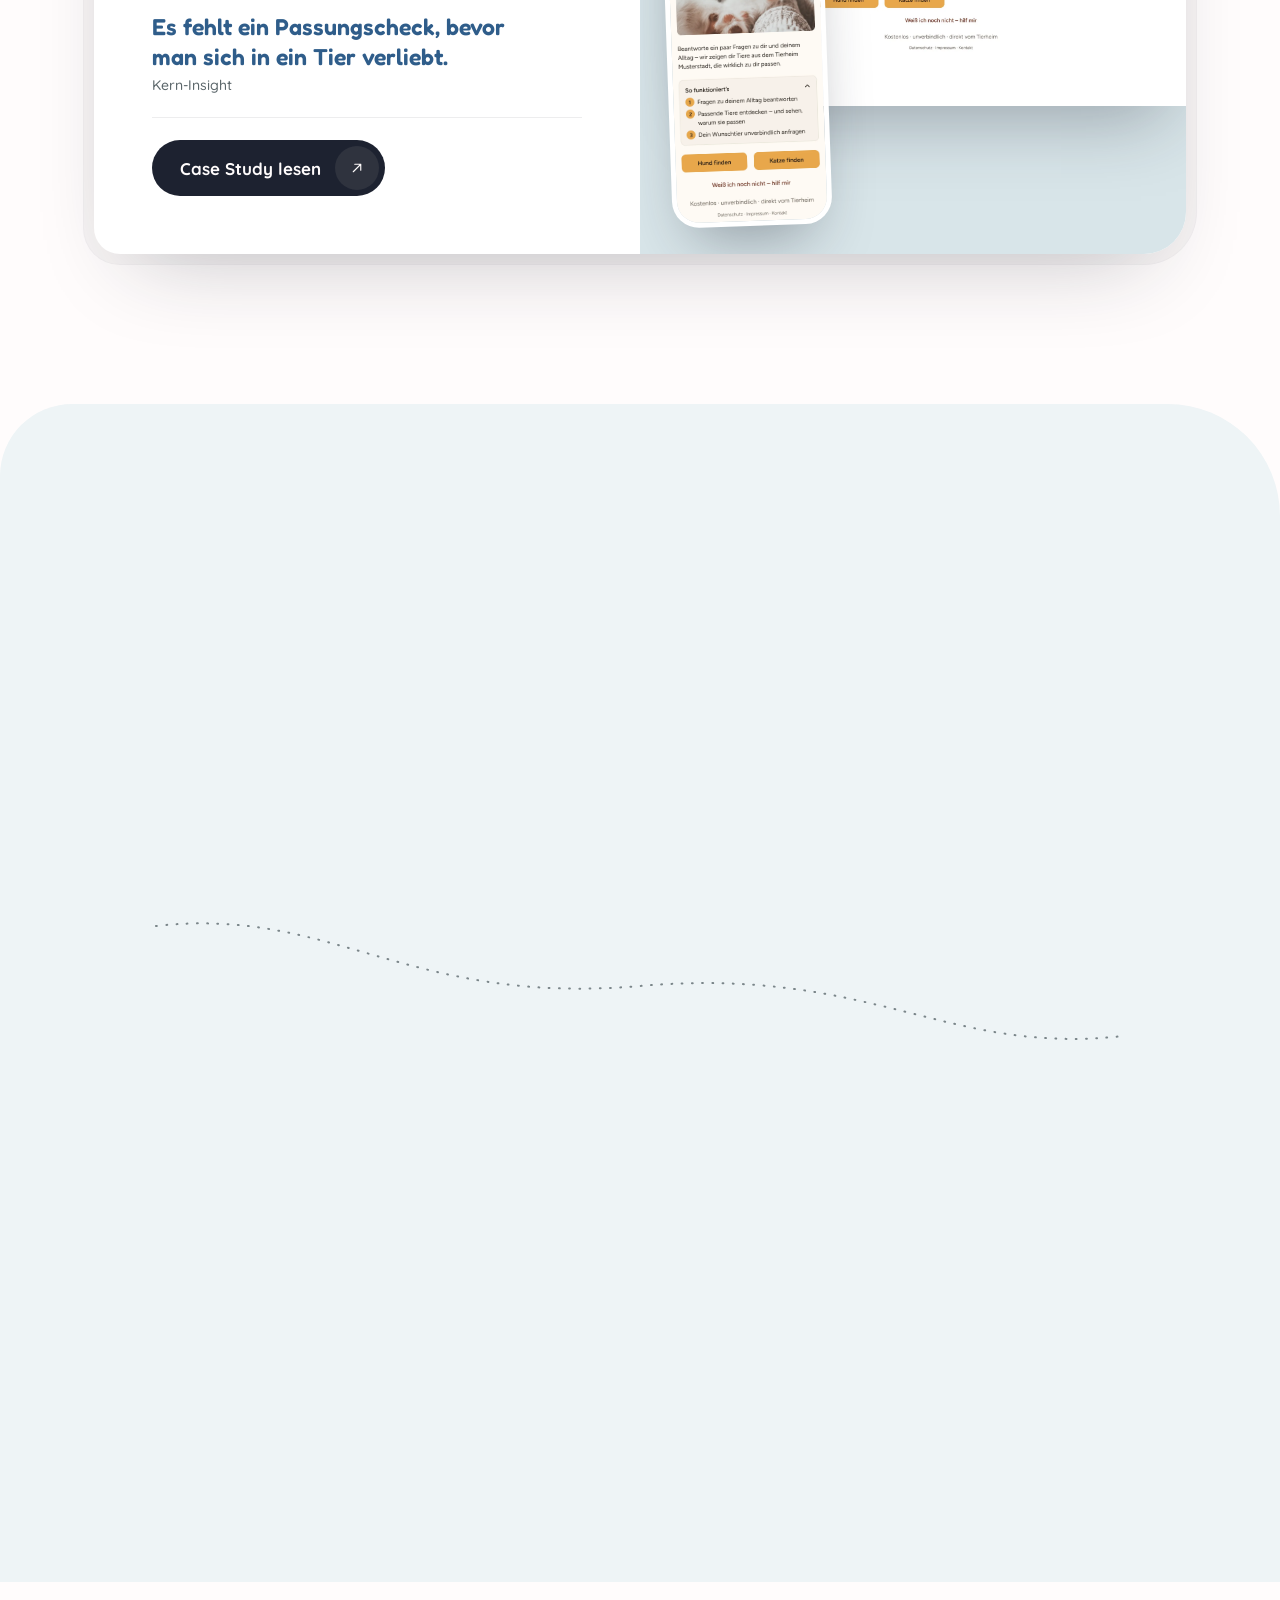
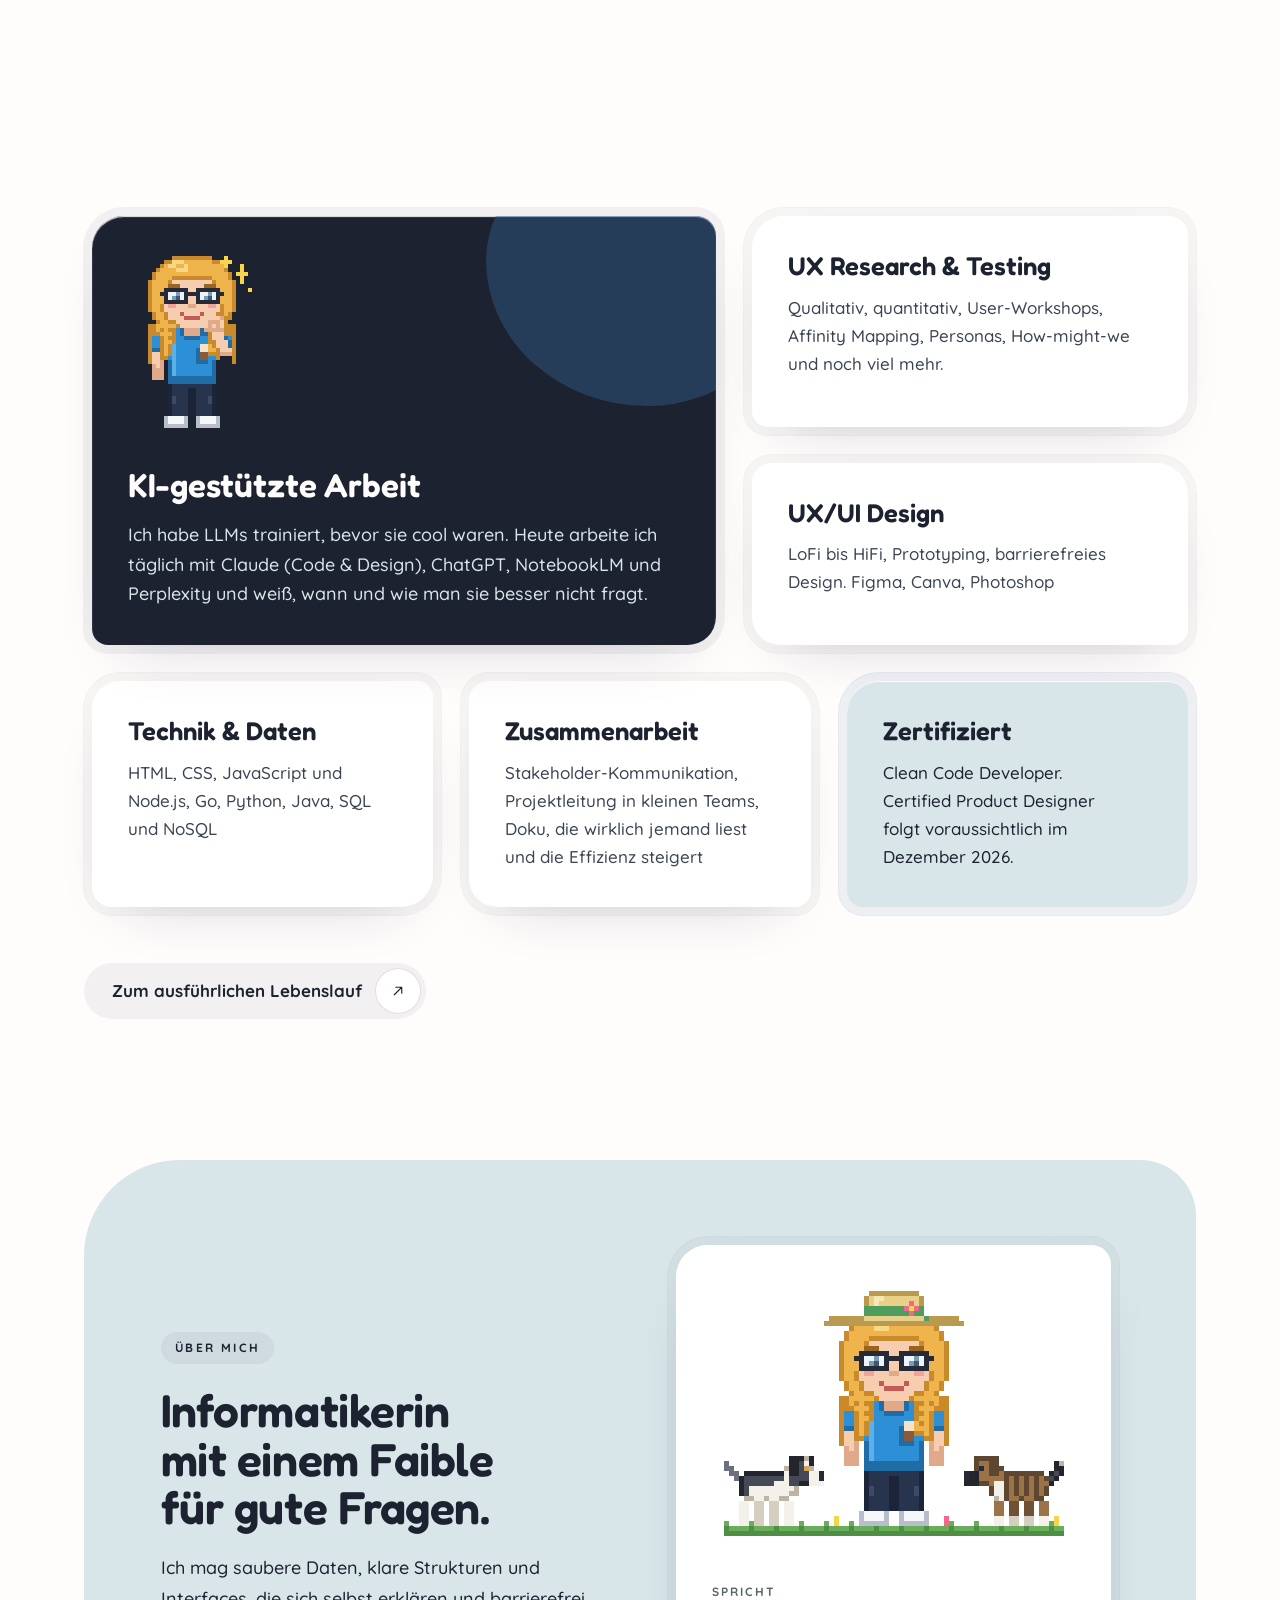
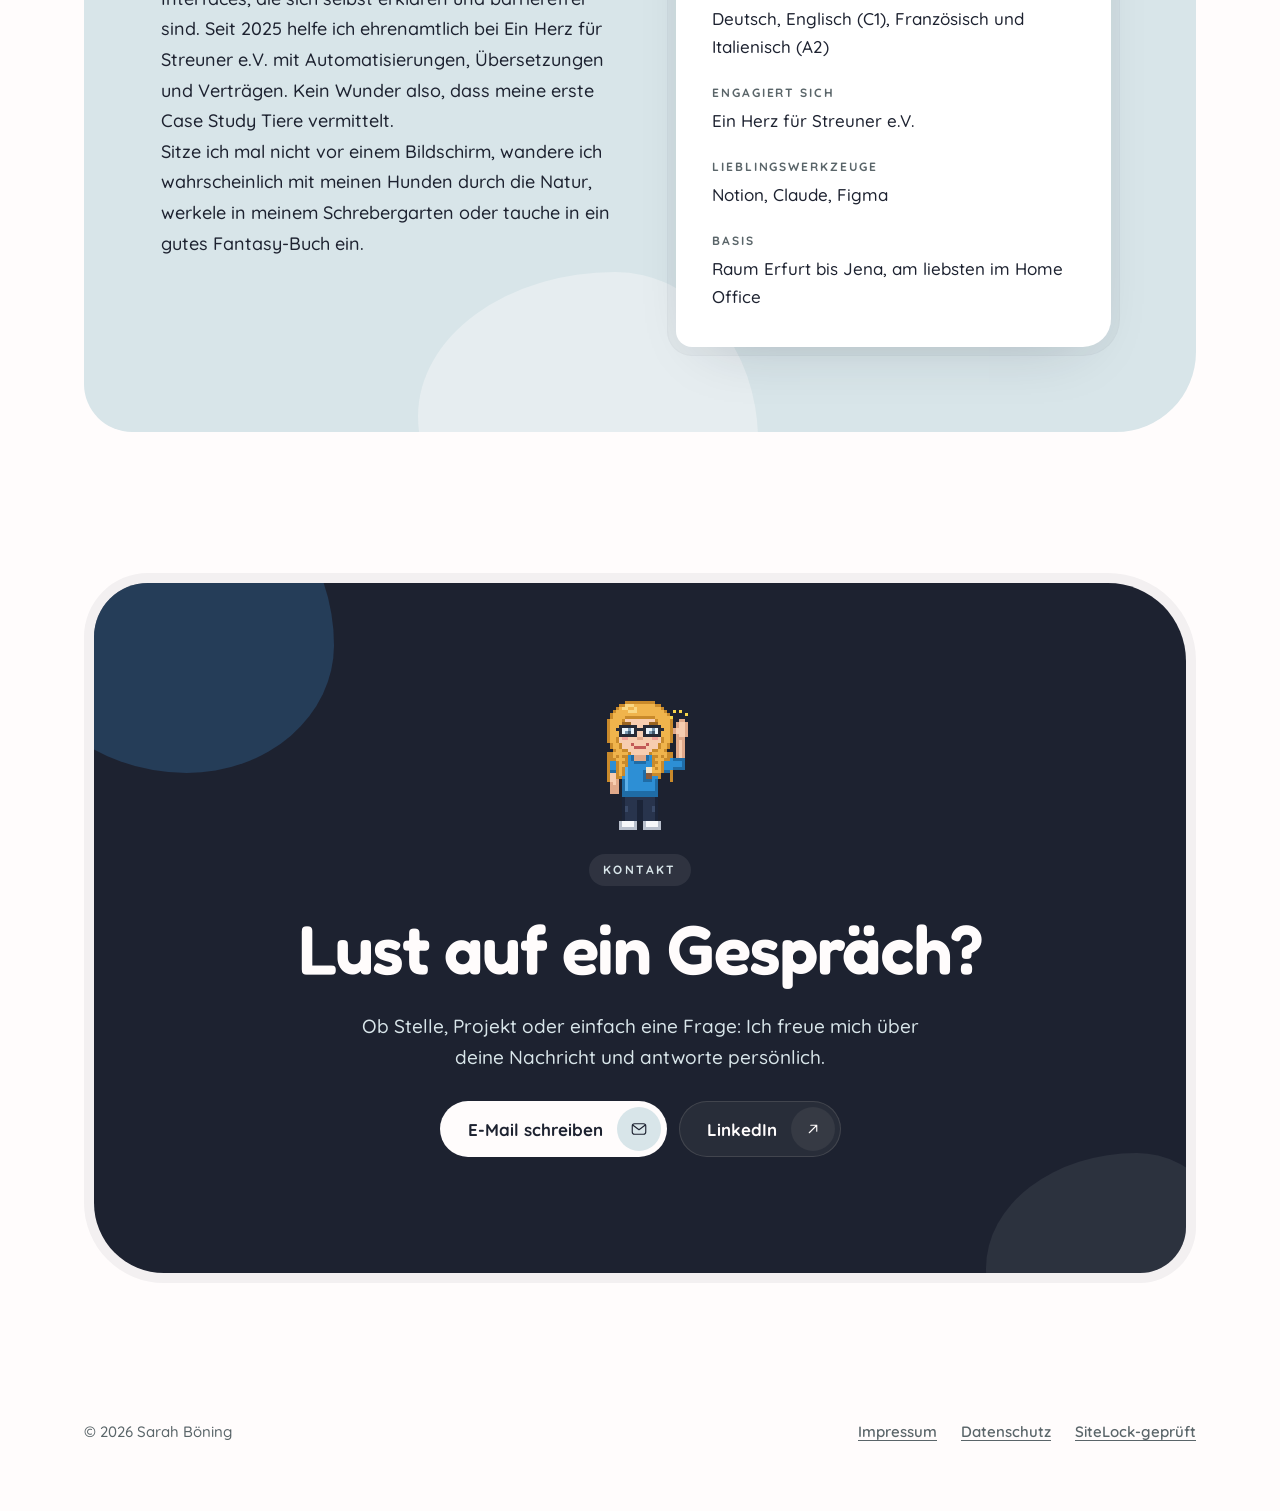
==== commit 90ae73d7: "Pixel-Art-Figuren in allen Abschnitten der Startseite - Über mich: Gartenszene mit Gärtnerhut und de" ====
--- a/index.html
+++ b/index.html
@@ -132,7 +132,10 @@
           <ol>
             <li class="shell reveal lift">
               <div class="core">
-                <span class="num" aria-hidden="true">01</span>
+                <div class="card-top">
+                  <span class="num" aria-hidden="true">01</span>
+                  <img class="card-top__fig" src="assets/img/sarah-weg-forschung.svg" width="80" height="110" alt="" loading="lazy">
+                </div>
                 <p class="meta">2018 bis 2023 · Bauhaus-Universität Weimar &amp; Deutsches Zentrum für Luft- und Raumfahrt e.V.</p>
                 <h3 class="display-3">Forschung &amp; Daten</h3>
                 <p class="body-2">LLMs auf Quellcode trainiert, Forschungsprojekt geleitet, User Research durchgeführt. Hier habe ich gelernt, Annahmen zu prüfen, statt sie zu glauben.</p>
@@ -140,7 +143,10 @@
             </li>
             <li class="shell shell--b reveal lift">
               <div class="core">
-                <span class="num num--ink" aria-hidden="true">02</span>
+                <div class="card-top">
+                  <span class="num num--ink" aria-hidden="true">02</span>
+                  <img class="card-top__fig" src="assets/img/sarah-weg-entwicklung.svg" width="80" height="110" alt="" loading="lazy">
+                </div>
                 <p class="meta">2023 bis 2026 · Enginsight GmbH, IT-Sicherheit</p>
                 <h3 class="display-3">Softwareentwicklung</h3>
                 <p class="body-2">Backend-Services eigenständig gebaut, betrieben und dokumentiert, eng mit UX-Design gearbeitet und Junior-Kolleg:innen begleitet. Ich weiß also, was ein Ticket mit „nur kurz“ im Titel wirklich kostet.</p>
@@ -148,7 +154,10 @@
             </li>
             <li class="shell shell--c shell--accent reveal lift">
               <div class="core">
-                <span class="num num--accent" aria-hidden="true">03</span>
+                <div class="card-top">
+                  <span class="num num--accent" aria-hidden="true">03</span>
+                  <img class="card-top__fig" src="assets/img/sarah-weg-design.svg" width="80" height="110" alt="" loading="lazy">
+                </div>
                 <p class="meta">2026 · Digitale Leute School</p>
                 <h3 class="display-3">Product Design</h3>
                 <p class="body-2">UX Research, LoFi bis HiFi, Accessibility und KI-gestütztes Design. Alles, was ich vorher gelernt habe, endlich an einem Ort, mit Nutzer:innen in der Mitte.</p>
@@ -169,7 +178,7 @@
         <div class="shell reveal" style="background:var(--soft)">
           <div class="core core--ink feature">
             <div class="blob" aria-hidden="true"></div>
-            <span class="relative" style="color:var(--on-ink-2)"><svg class="icon" viewBox="0 0 24 24" aria-hidden="true" style="width:40px;height:40px;stroke-width:1"><path d="M12 3l1.8 4.7 4.7 1.8-4.7 1.8L12 16l-1.8-4.7-4.7-1.8 4.7-1.8z"/><path d="M19 15l.8 2.2 2.2.8-2.2.8L19 21l-.8-2.2L16 18l2.2-.8z"/></svg></span>
+            <img class="feature__fig relative" src="assets/img/sarah-denken.svg" width="128" height="176" alt="" loading="lazy">
             <div class="relative stack" style="gap:16px">
               <h3 class="display-3" style="font-size:clamp(28px,2.6vw,38px)">KI-gestützte Arbeit</h3>
               <p style="color:var(--on-ink-2);font-size:18px;max-width:30em">Ich habe LLMs trainiert, bevor sie cool waren. Heute arbeite ich täglich mit Claude (Code &amp; Design), ChatGPT, NotebookLM und Perplexity und weiß, wann und wie man sie besser nicht fragt.</p>
@@ -195,7 +204,9 @@
           <p style="font-size:18px;line-height:1.7">Ich mag saubere Daten, klare Strukturen und Interfaces, die sich selbst erklären und barrierefrei sind. Seit 2025 helfe ich ehrenamtlich bei Ein Herz für Streuner e.V. mit Automatisierungen, Übersetzungen und Verträgen. Kein Wunder also, dass meine erste Case Study Tiere vermittelt.<br>Sitze ich mal nicht vor einem Bildschirm, wandere ich wahrscheinlich mit meinen Hunden durch die Natur, werkele in meinem Schrebergarten oder tauche in ein gutes Fantasy-Buch ein.</p>
         </div>
         <div class="shell relative">
-          <div class="core"><ul class="facts-list" style="font-size:17px">
+          <div class="core">
+            <img class="about__scene" src="assets/img/sarah-garten.svg" width="272" height="204" alt="" loading="lazy">
+            <ul class="facts-list" style="font-size:17px">
             <li><span class="kicker">Spricht</span><span>Deutsch, Englisch (C1), Französisch und Italienisch (A2)</span></li>
             <li><span class="kicker">Engagiert sich</span><span>Ein Herz für Streuner e.V.</span></li>
             <li><span class="kicker">Lieblingswerkzeuge</span><span>Notion, Claude, Figma</span></li>
@@ -211,6 +222,7 @@
         <div class="cta__inner">
           <div class="blob" aria-hidden="true" style="top:-100px;left:-80px;width:320px;height:290px;background:var(--accent);opacity:.45"></div>
           <div class="blob blob--2" aria-hidden="true" style="bottom:-120px;right:-60px;width:260px;height:240px"></div>
+          <img class="cta__fig relative" src="assets/img/sarah-winken.svg" width="96" height="132" alt="" loading="lazy">
           <p class="eyebrow eyebrow--on-ink relative">Kontakt</p>
           <h2 id="kontakt-title" class="display-1 relative" style="font-size:clamp(40px,5.4vw,76px)">Lust auf ein Gespräch?</h2>
           <p class="relative">Ob Stelle, Projekt oder einfach eine Frage: Ich freue mich über deine Nachricht und antworte persönlich.</p>
--- a/assets/css/style.css
+++ b/assets/css/style.css
@@ -292,6 +292,8 @@
   border-radius: var(--blob-shape); background: var(--azure);
   font-family: var(--font-display); font-weight: 700; font-size: 19px; color: var(--text);
 }
+.card-top { display: flex; justify-content: space-between; align-items: flex-start; width: 100%; }
+.card-top__fig { width: 80px; height: auto; margin: -6px -2px -10px 0; }
 .num--ink { background: var(--ink); color: var(--on-ink); border-radius: 46% 54% 44% 56% / 55% 45% 55% 45%; }
 .num--accent { background: var(--accent); color: var(--on-accent); border-radius: 52% 48% 56% 44% / 46% 54% 46% 54%; }
 
@@ -423,10 +425,13 @@
 .bento > :nth-child(2), .bento > :nth-child(3) { grid-column: span 5; }
 .bento > :nth-child(n+4) { grid-column: span 4; }
 .bento .feature { position: relative; overflow: hidden; justify-content: space-between; gap: 40px; }
+.feature__fig { width: 128px; height: auto; }
+.cta__fig { width: 96px; height: auto; margin-bottom: -4px; }
 .bento .feature .blob { top: -90px; right: -70px; width: 300px; height: 280px; background: var(--accent); opacity: 0.45; }
 
 /* Über mich */
 .about { position: relative; overflow: hidden; display: grid; grid-template-columns: repeat(auto-fit, minmax(min(420px, 100%), 1fr)); gap: 56px; align-items: center; padding: clamp(32px, 6vw, 80px); border-radius: 96px 56px 80px 48px; background: var(--azure); }
+.about__scene { width: 100%; max-width: 340px; height: auto; margin: 0 auto 32px; }
 .facts-list { list-style: none; padding: 0; display: flex; flex-direction: column; gap: 22px; }
 .facts-list li { display: flex; flex-direction: column; gap: 4px; }
 
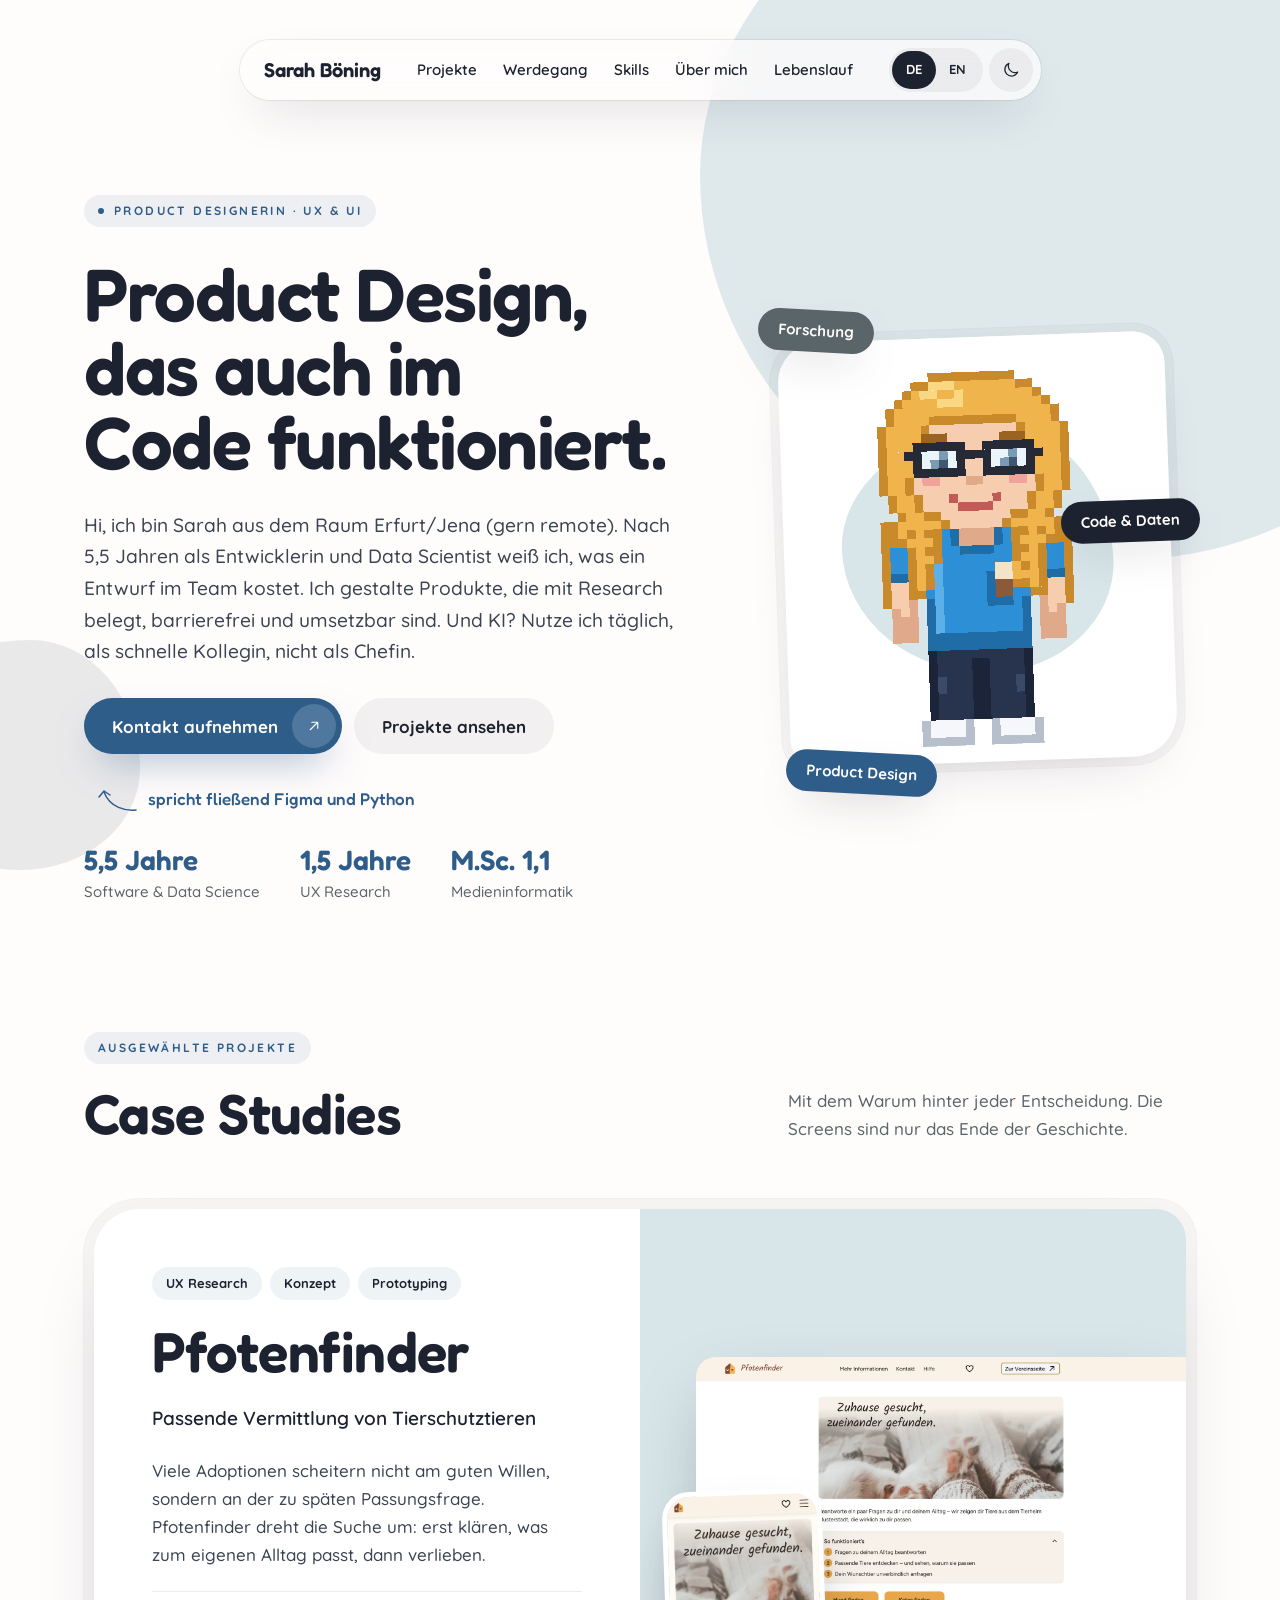
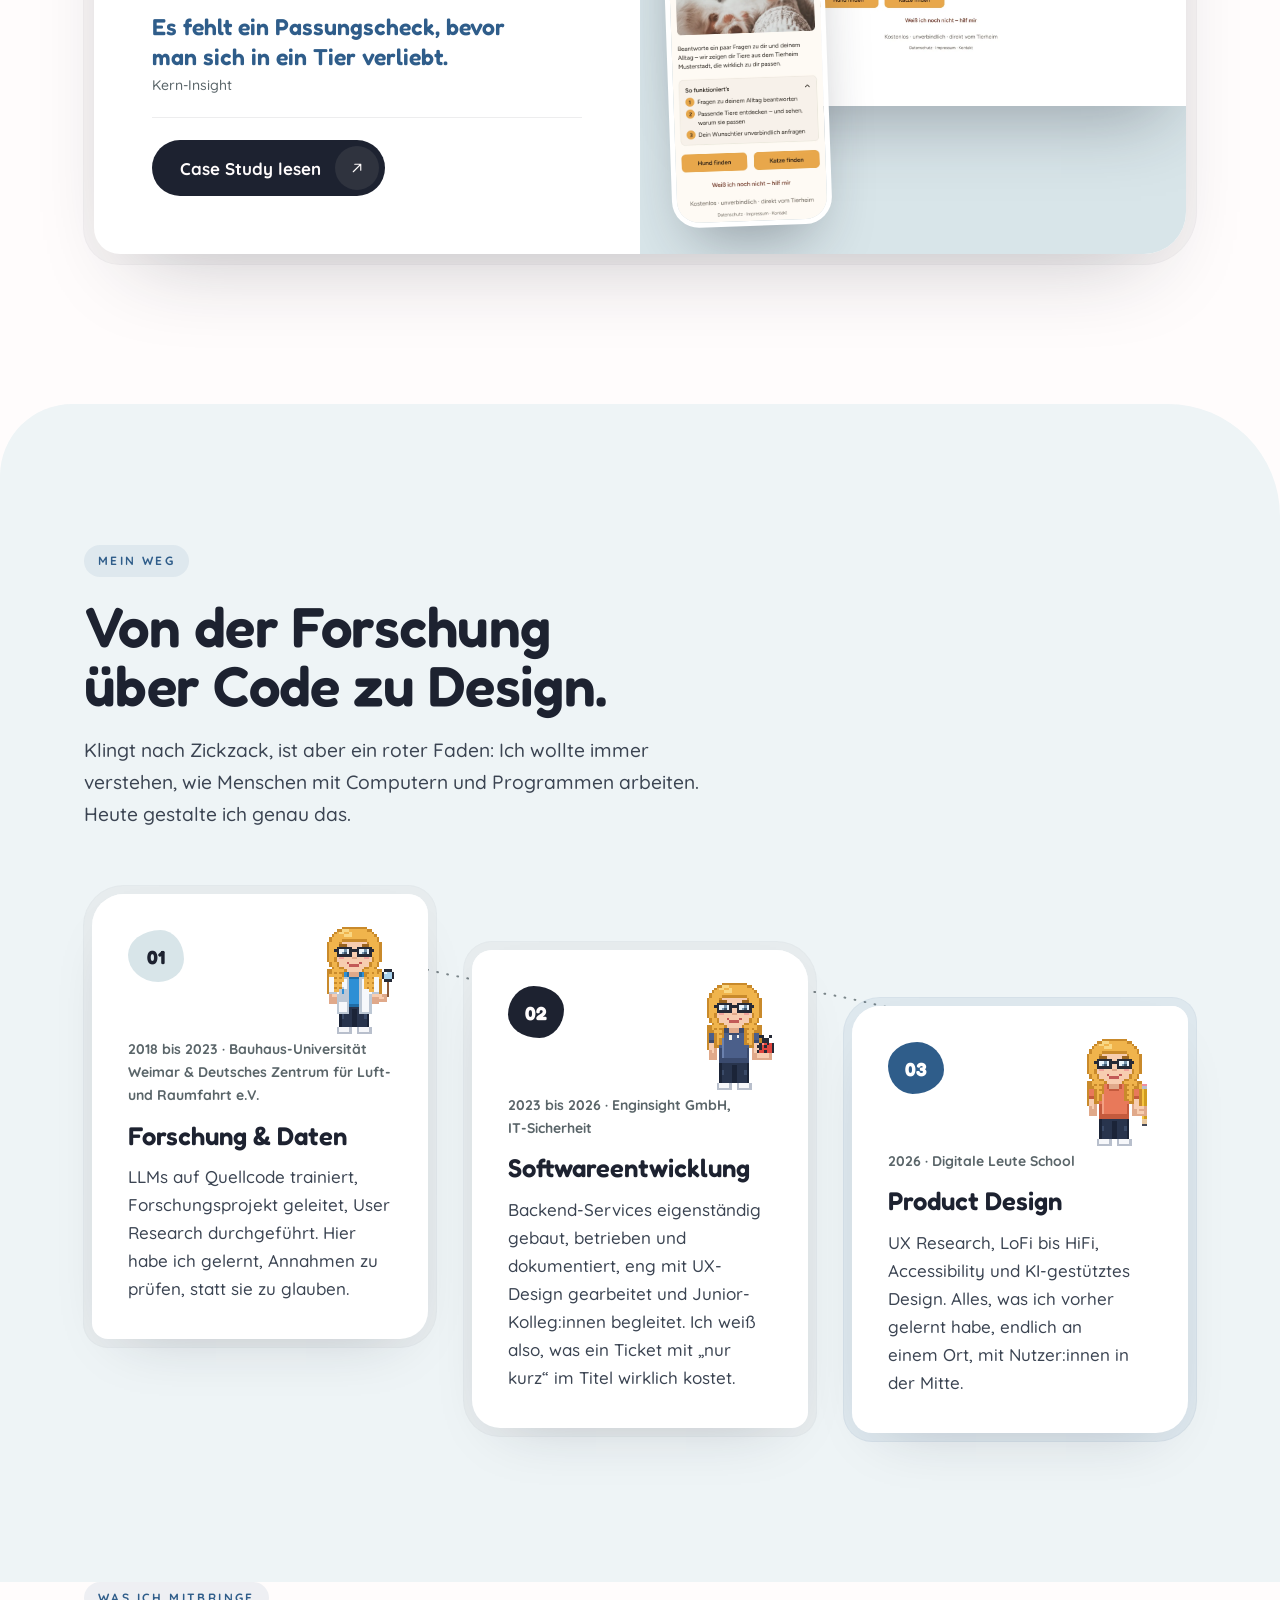
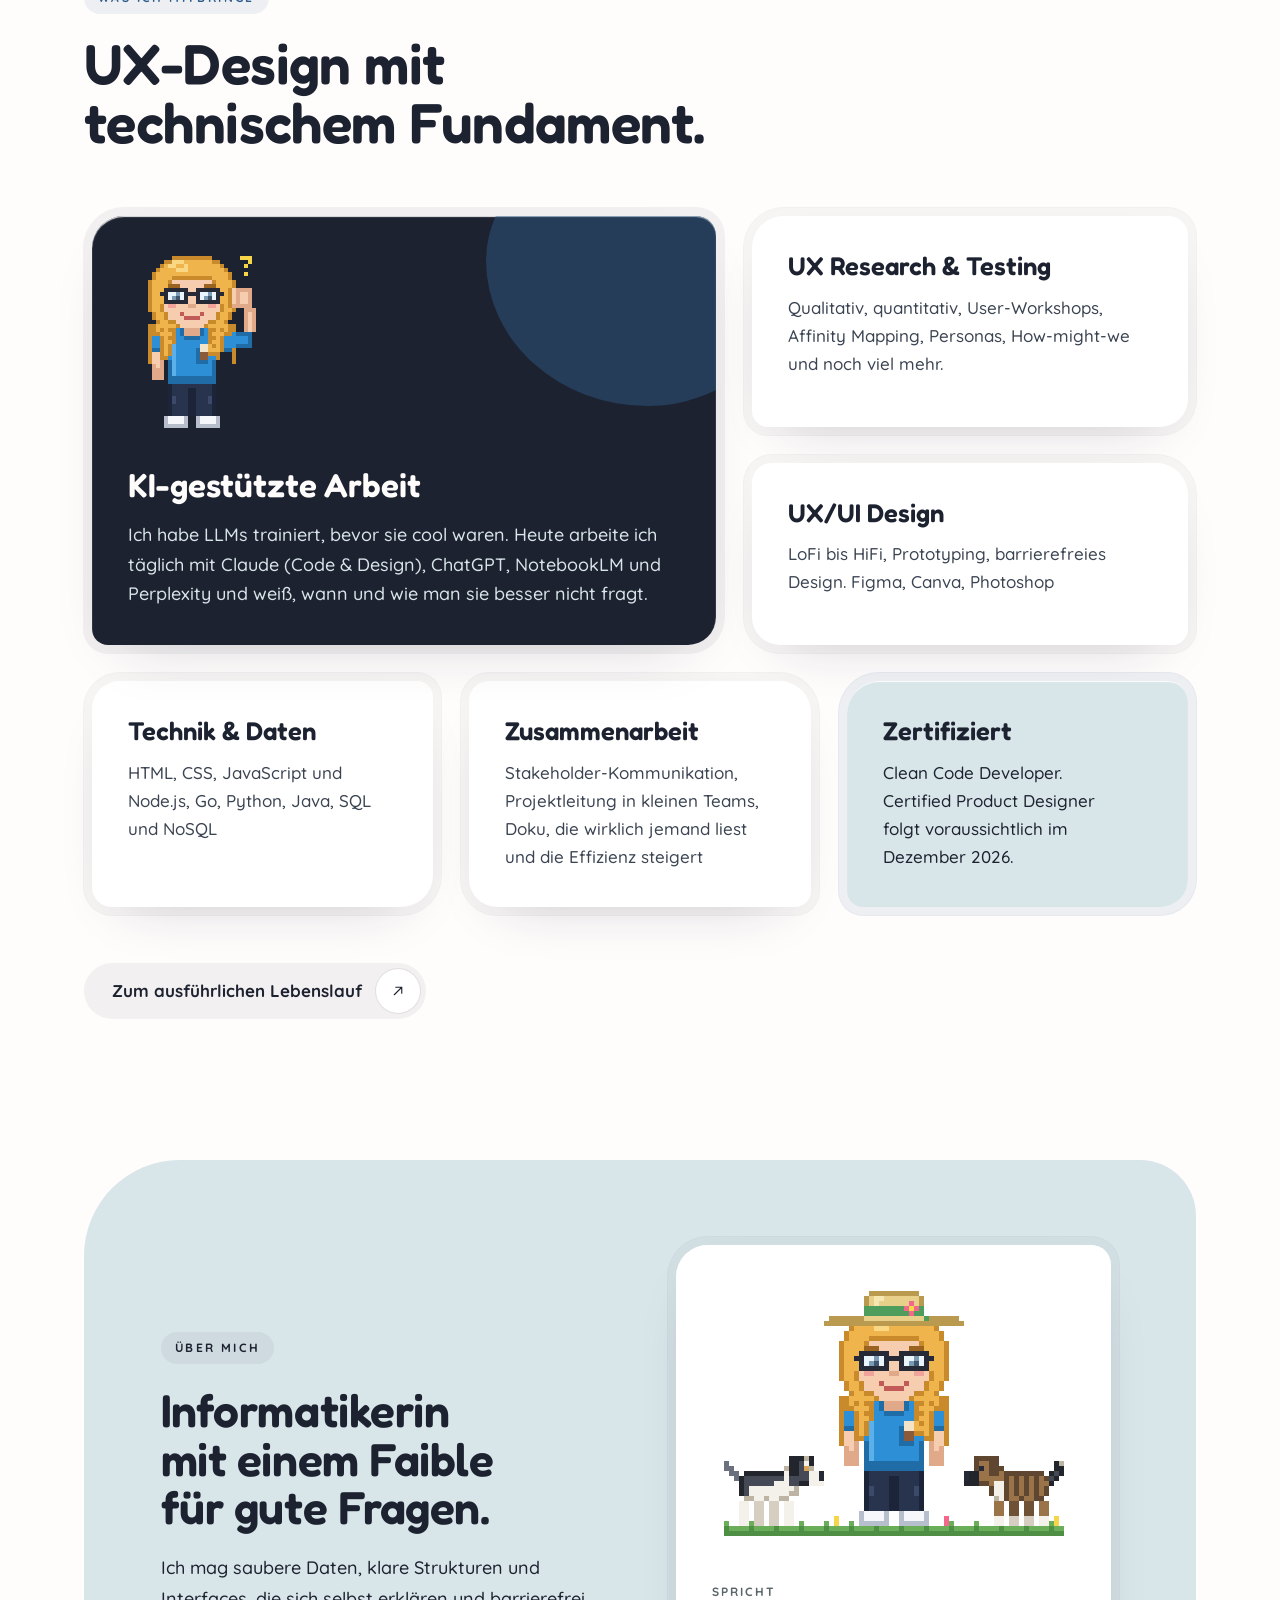
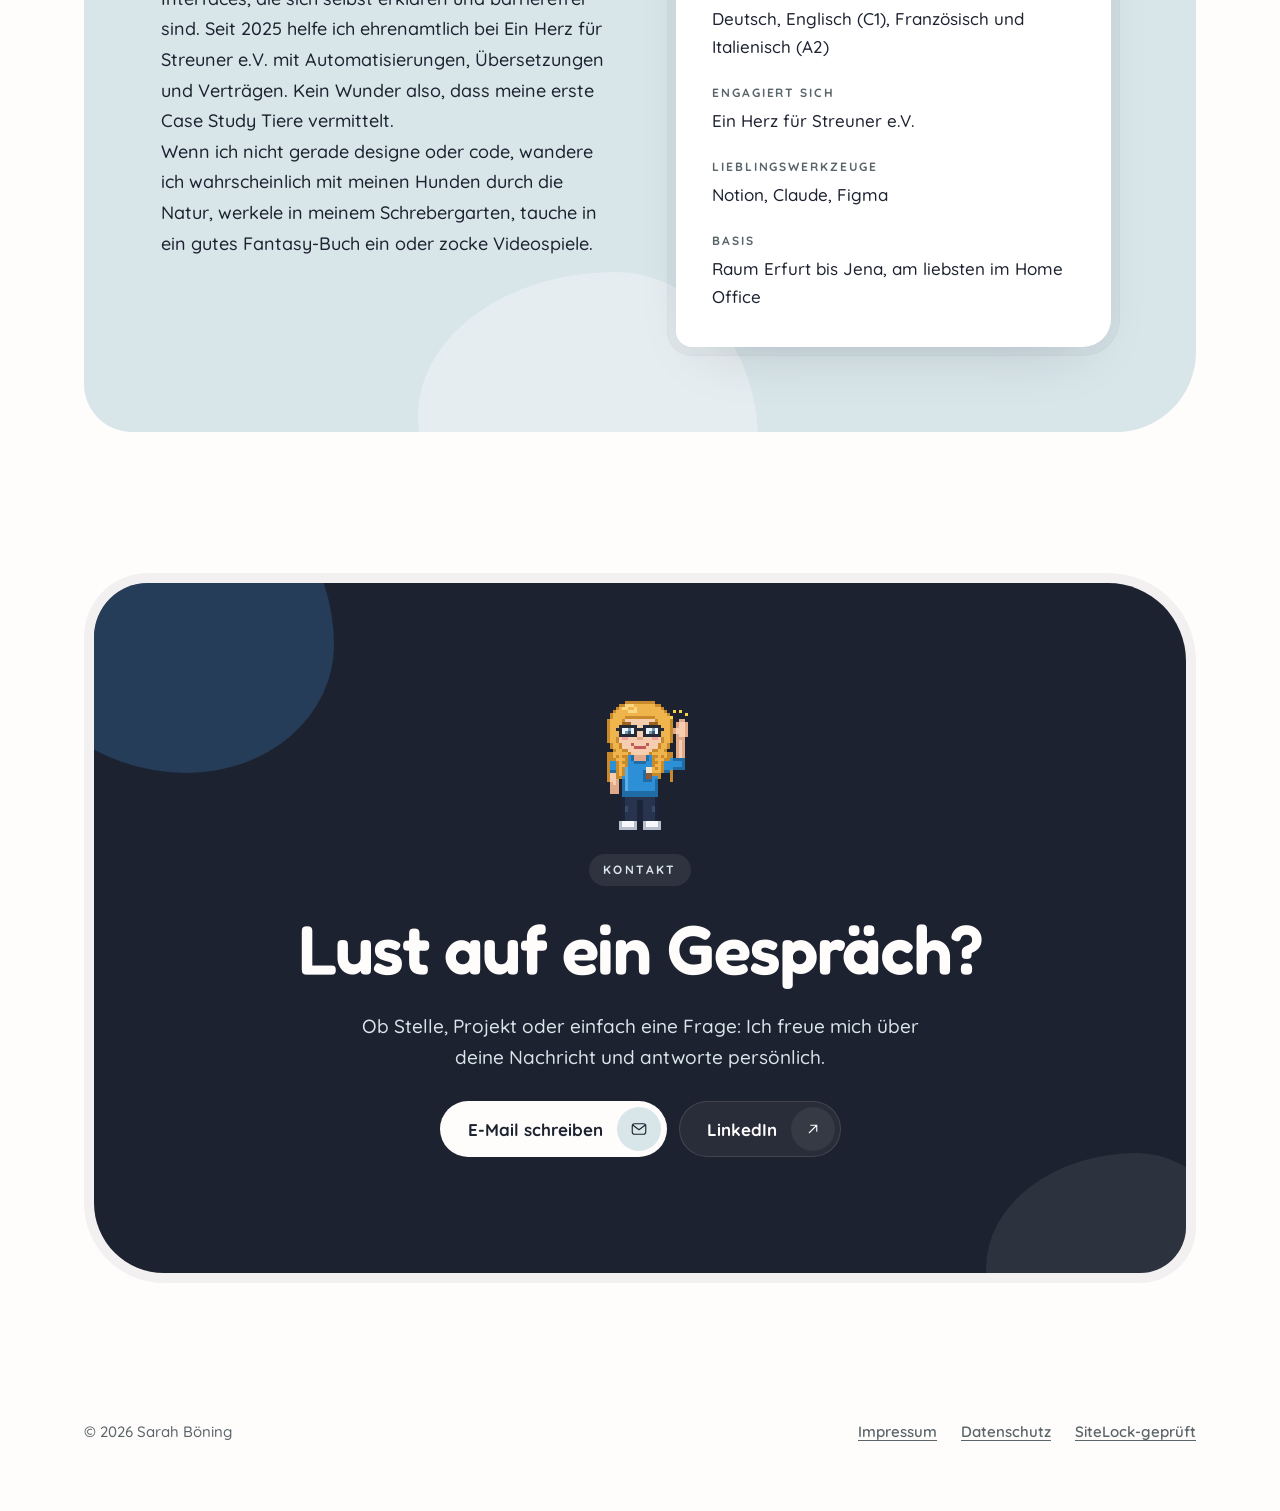
==== commit 337ee67c: "Über mich: Videospiele im Freizeit-Satz ergänzt Der Satz beginnt jetzt mit "Wenn ich nicht gerade de" ====
--- a/index.html
+++ b/index.html
@@ -201,7 +201,7 @@
         <div class="stack relative" style="gap:22px">
           <p class="eyebrow" style="color:var(--text);background:var(--soft)">Über mich</p>
           <h2 id="ueber-title" class="display-2" style="font-size:clamp(32px,3.6vw,50px)">Informatikerin mit einem Faible für gute Fragen.</h2>
-          <p style="font-size:18px;line-height:1.7">Ich mag saubere Daten, klare Strukturen und Interfaces, die sich selbst erklären und barrierefrei sind. Seit 2025 helfe ich ehrenamtlich bei Ein Herz für Streuner e.V. mit Automatisierungen, Übersetzungen und Verträgen. Kein Wunder also, dass meine erste Case Study Tiere vermittelt.<br>Sitze ich mal nicht vor einem Bildschirm, wandere ich wahrscheinlich mit meinen Hunden durch die Natur, werkele in meinem Schrebergarten oder tauche in ein gutes Fantasy-Buch ein.</p>
+          <p style="font-size:18px;line-height:1.7">Ich mag saubere Daten, klare Strukturen und Interfaces, die sich selbst erklären und barrierefrei sind. Seit 2025 helfe ich ehrenamtlich bei Ein Herz für Streuner e.V. mit Automatisierungen, Übersetzungen und Verträgen. Kein Wunder also, dass meine erste Case Study Tiere vermittelt.<br>Wenn ich nicht gerade designe oder code, wandere ich wahrscheinlich mit meinen Hunden durch die Natur, werkele in meinem Schrebergarten, tauche in ein gutes Fantasy-Buch ein oder zocke Videospiele.</p>
         </div>
         <div class="shell relative">
           <div class="core">
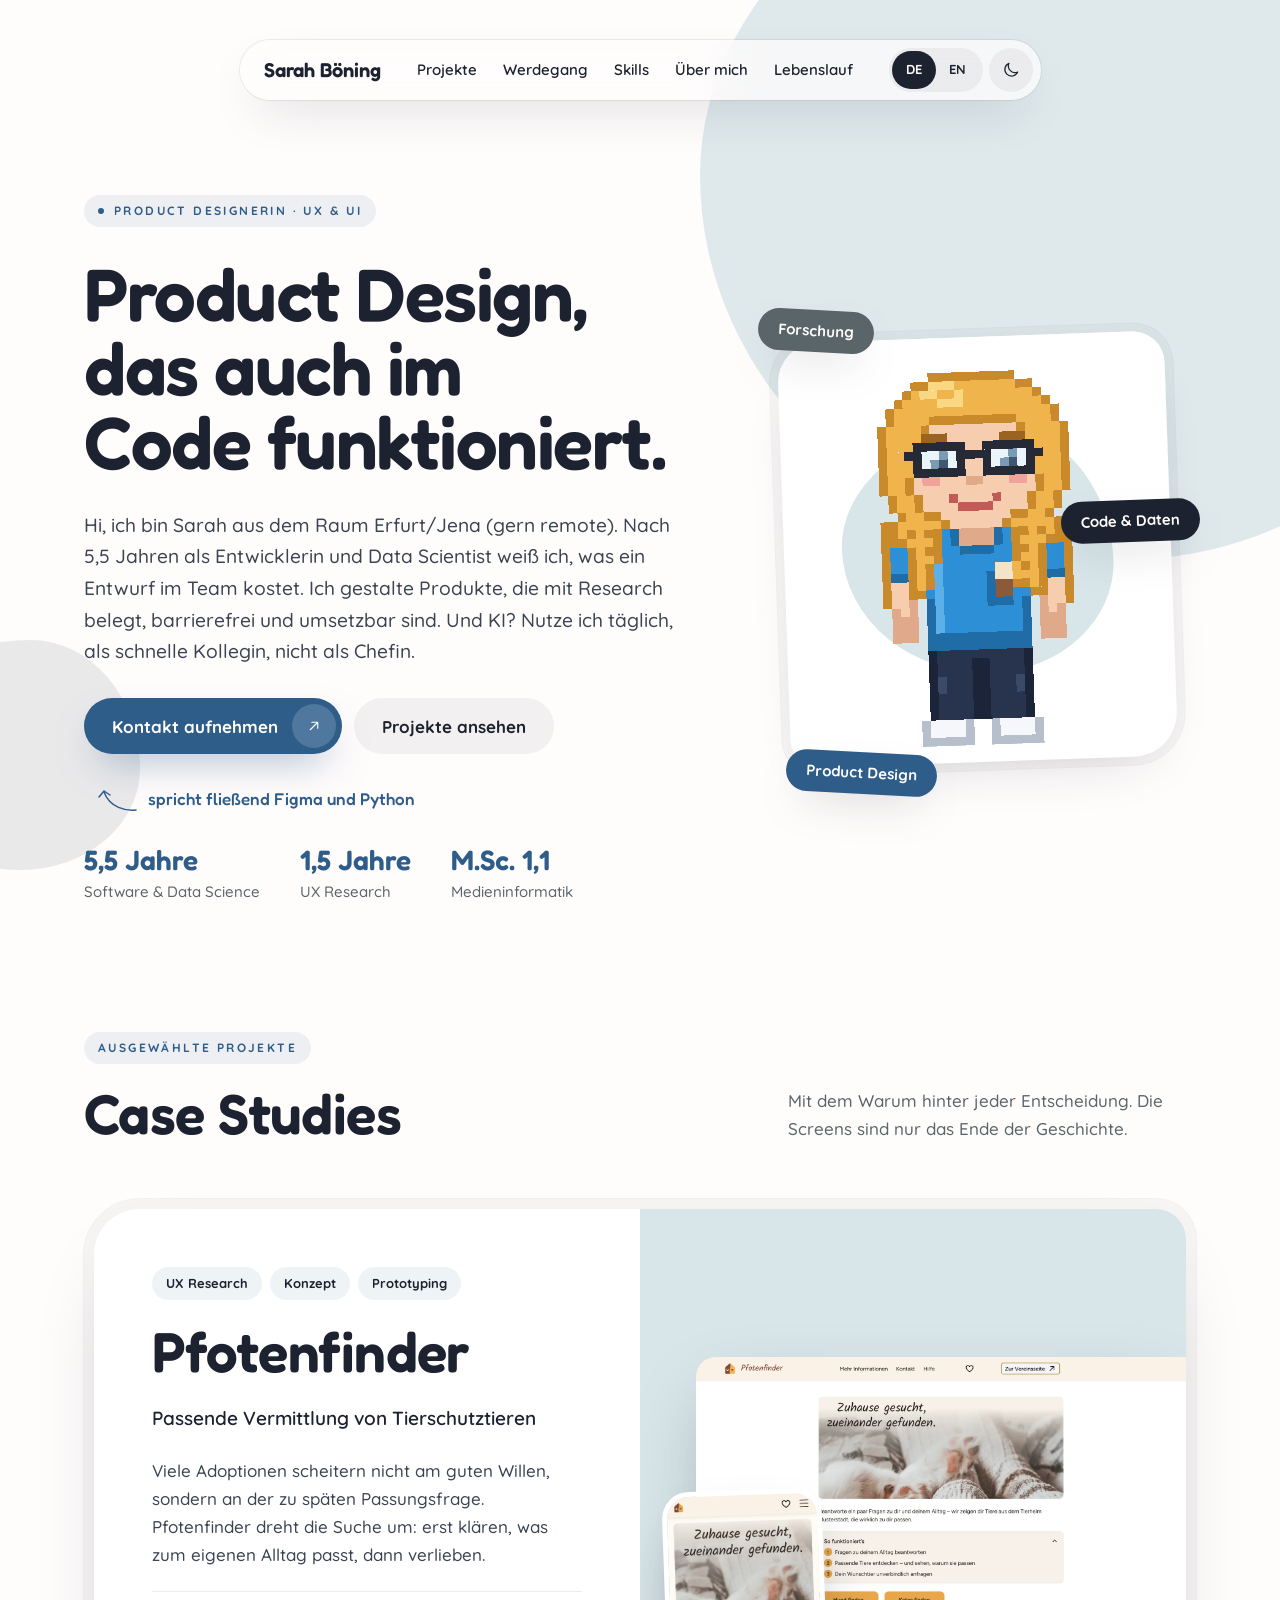
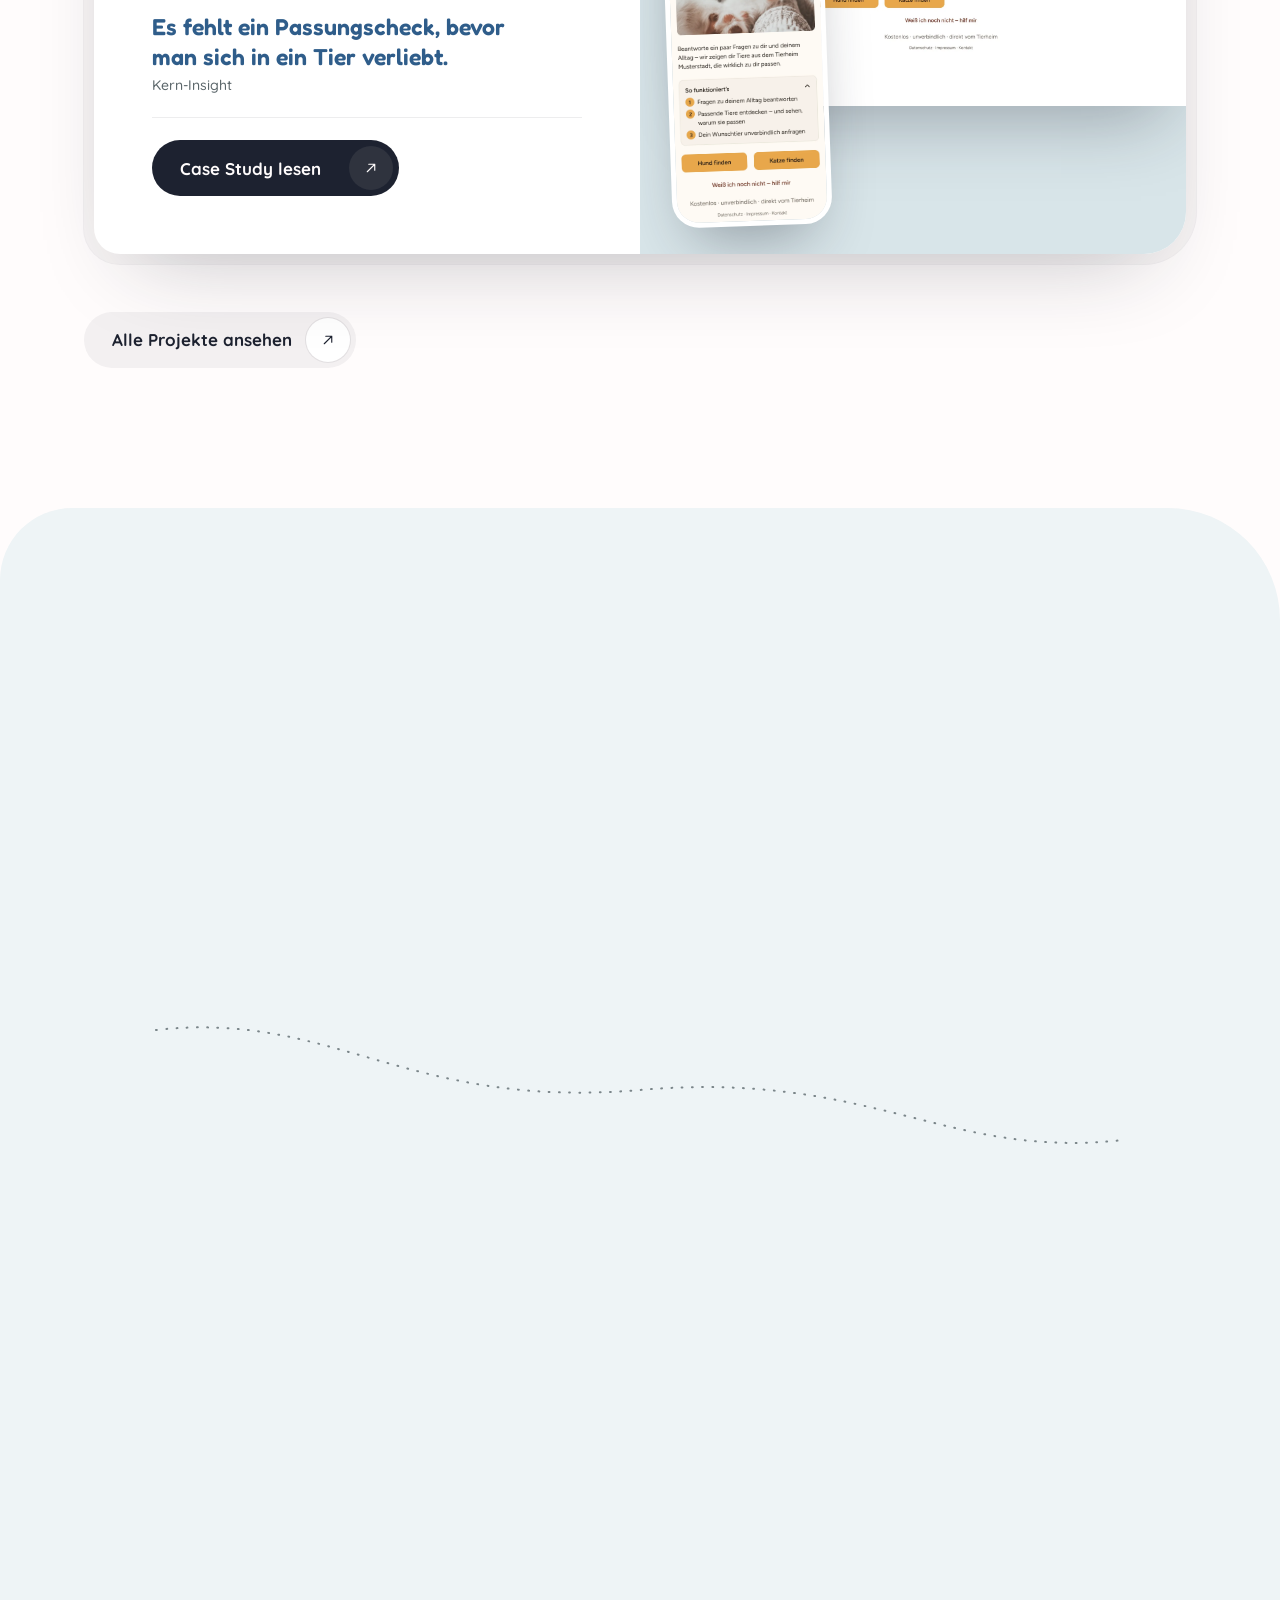
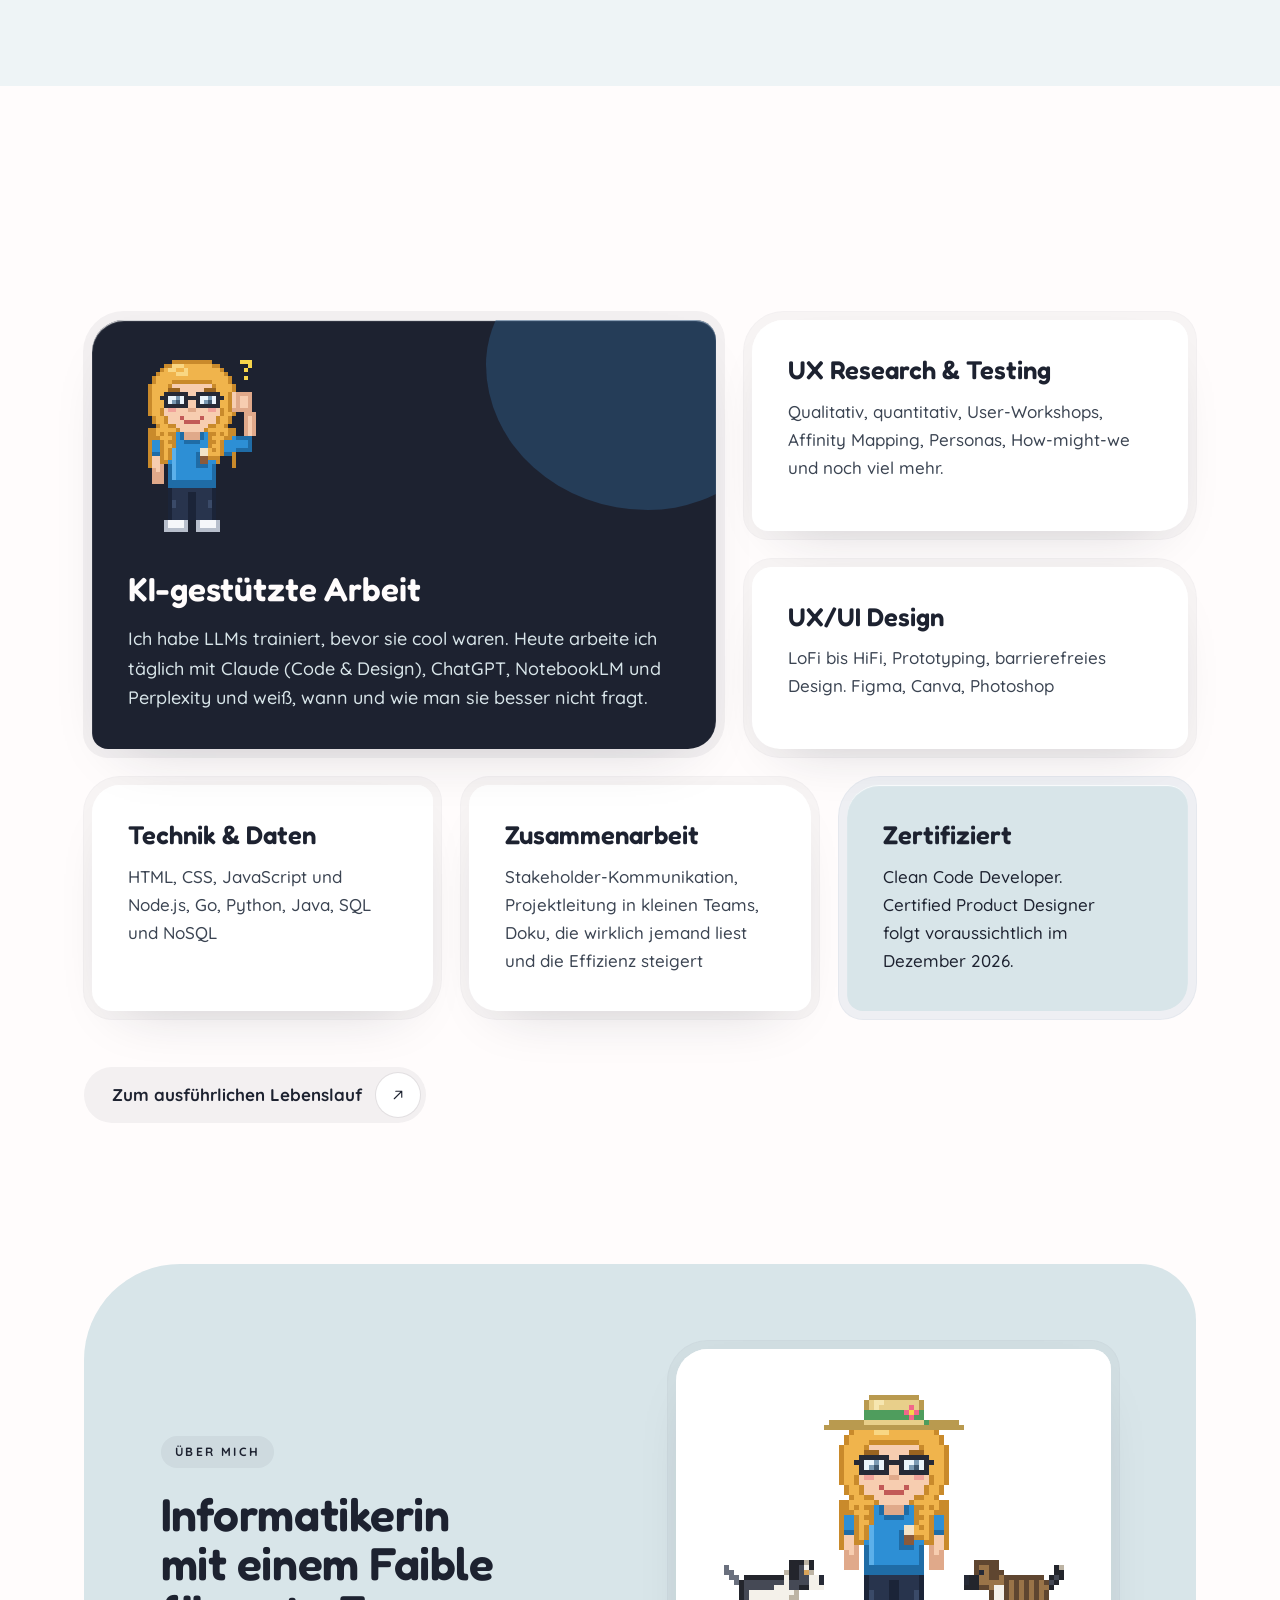
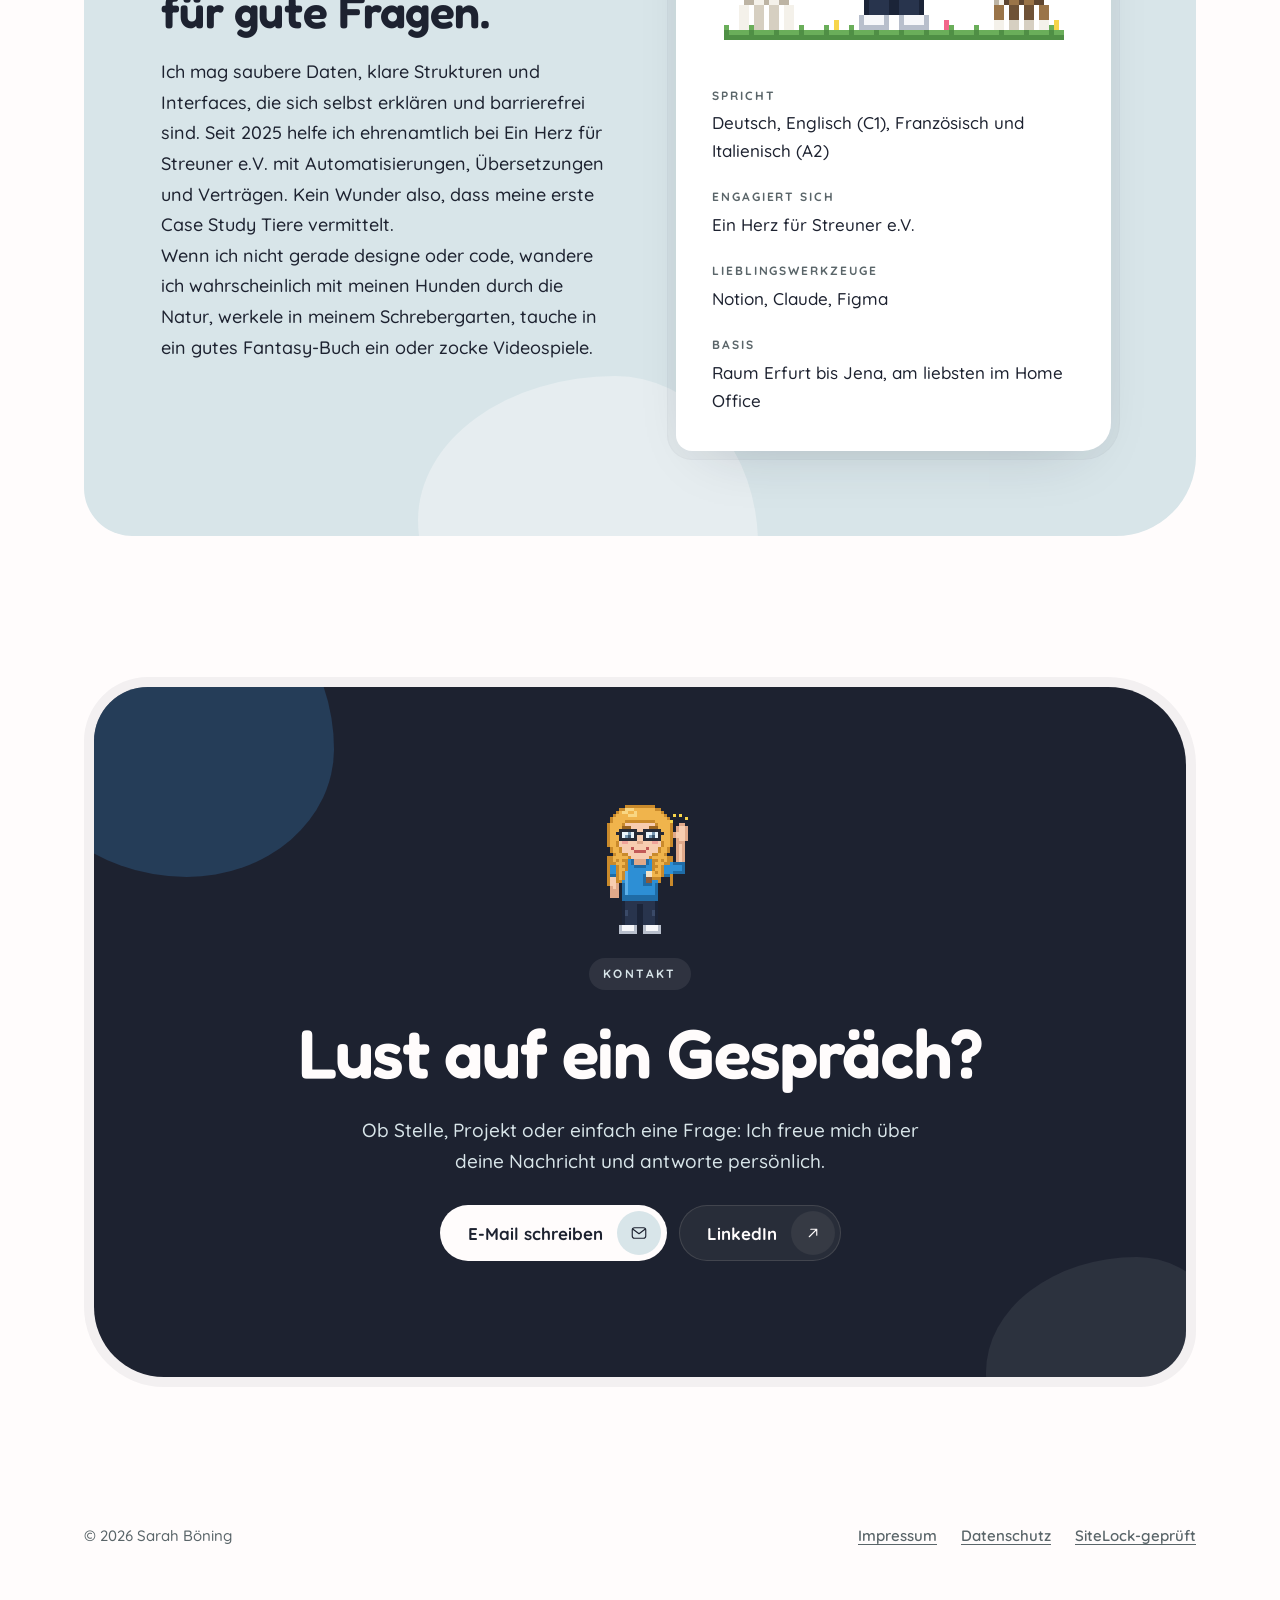
==== commit 10b1864d: "Projekte-Übersichtsseite (DE + EN), Startseite zeigt nur die besten Case Studies - Neue Seiten proje" ====
--- a/index.html
+++ b/index.html
@@ -22,7 +22,7 @@
     <div class="header-island">
       <a class="brand" href="#top">Sarah Böning</a>
       <nav class="nav" aria-label="Hauptnavigation">
-          <a href="#projekte">Projekte</a>
+          <a href="projekte.html">Projekte</a>
           <a href="#weg">Werdegang</a>
           <a href="#skills">Skills</a>
           <a href="#ueber">Über mich</a>
@@ -44,7 +44,7 @@
     </div>
   </header>
   <nav class="mobile-nav" id="mobile-nav" aria-label="Hauptnavigation">
-    <a href="#projekte">Projekte</a>
+    <a href="projekte.html">Projekte</a>
     <a href="#weg">Werdegang</a>
     <a href="#skills">Skills</a>
     <a href="#ueber">Über mich</a>
@@ -108,7 +108,7 @@
             <dl class="stats stats--insight">
               <div><dt>Kern-Insight</dt><dd>Es fehlt ein Passungscheck, bevor man sich in ein Tier verliebt.</dd></div>
             </dl>
-            <a class="btn btn--ink btn--icon" href="projekte/pfotenfinder.html">Case Study lesen <span class="btn__icon"><svg class="icon" viewBox="0 0 24 24" aria-hidden="true"><path d="M7 17L17 7M9 7h8v8"/></svg></span></a>
+            <a class="btn btn--ink btn--icon stretched-link" href="projekte/pfotenfinder.html">Case Study lesen<span class="visually-hidden">: Pfotenfinder</span> <span class="btn__icon"><svg class="icon" viewBox="0 0 24 24" aria-hidden="true"><path d="M7 17L17 7M9 7h8v8"/></svg></span></a>
           </div>
           <div class="project__media">
             <img class="shot-desktop" src="assets/img/pfotenfinder-desktop.webp" width="1600" height="1138" loading="lazy" alt="Pfotenfinder Desktop-Entwurf für das Tierheim Musterstadt: Titel „Zuhause gesucht, zueinander gefunden.“ über einem Foto, auf dem sich ein Tier an Füße in Wollsocken kuschelt, darunter „So funktioniert’s“ in drei Schritten und die Buttons Hund finden und Katze finden">
@@ -116,7 +116,9 @@
           </div>
         </div>
       </article>
-      <!-- TODO: Nächste Case Study als weiteren <article class="project"> hier einfügen -->
+      <!-- TODO: Zweite Case Study (die zwei besten bleiben auf der Startseite) als weiteren <article class="project reveal"> hier einfügen, mit stretched-link wie oben -->
+
+      <p style="margin-top:48px"><a class="btn btn--soft btn--icon" href="projekte.html">Alle Projekte ansehen <span class="btn__icon"><svg class="icon" viewBox="0 0 24 24" aria-hidden="true"><path d="M7 17L17 7M9 7h8v8"/></svg></span></a></p>
     </section>
 
     <!-- Werdegang -->
--- a/assets/css/style.css
+++ b/assets/css/style.css
@@ -419,6 +419,27 @@
 .stats--insight { grid-template-columns: minmax(0, 1fr); }
 .stats--insight dd { font-size: clamp(20px, 1.8vw, 24px); line-height: 1.3; text-wrap: balance; }
 
+/* Ganze Karte klickbar: der Link (.stretched-link) spannt sich über .project__inner bzw. .core.
+   Die Hover-Bewegung liegt auf dem Innenteil, weil .reveal das transform der Schale überschreibt. */
+.project__inner, .project-card > .core { position: relative; transition: transform 0.8s var(--ease); }
+.stretched-link::after { content: ""; position: absolute; inset: 0; z-index: 1; }
+.stretched-link.btn:hover, .stretched-link.btn:active { transform: none; } /* sonst wäre der Button der Bezugsrahmen für ::after */
+.project__inner:has(.stretched-link:hover), .project-card > .core:has(.stretched-link:hover) { transform: translateY(-4px); }
+@supports selector(:has(a)) {
+  .stretched-link:focus-visible { outline: none; }
+  .project__inner:has(.stretched-link:focus-visible), .project-card > .core:has(.stretched-link:focus-visible) { outline: 2px solid var(--accent); outline-offset: 4px; }
+}
+
+/* Projektübersicht: kompakte Karten, eine je Case Study */
+.project-list { list-style: none; padding: 0; display: grid; gap: 28px; grid-template-columns: repeat(auto-fill, minmax(min(380px, 100%), 1fr)); }
+.project-card > .core { padding: 0; gap: 0; overflow: hidden; align-items: stretch; }
+.project-card__media { aspect-ratio: 16 / 10; overflow: hidden; padding: 32px 0 0 32px; background: var(--azure); }
+.project-card__media img { display: block; width: 100%; height: auto; border-top-left-radius: 16px; box-shadow: 0 30px 70px -20px rgba(29, 34, 48, 0.35); }
+.project-card__body { flex: 1; display: flex; flex-direction: column; align-items: flex-start; gap: 14px; padding: clamp(24px, 3vw, 36px); }
+.project-card__body .btn { margin-top: auto; }
+.project-card--soon { align-self: start; }
+.project-card--soon > .core { padding: clamp(24px, 3vw, 36px); gap: 14px; justify-content: center; background: var(--surface-tint); box-shadow: inset 0 0 0 2px var(--hair); }
+
 /* Bento */
 .bento { display: grid; grid-template-columns: repeat(12, minmax(0, 1fr)); gap: 20px; }
 .bento > :nth-child(1) { grid-column: span 7; grid-row: span 2; }
@@ -458,6 +479,17 @@
 .hypo p { flex: 1 1 420px; }
 .badge { padding: 8px 16px; border-radius: 999px; font-size: 14px; font-weight: 700; background: var(--accent); color: var(--on-accent); }
 .badge--partial { background: transparent; color: var(--accent); box-shadow: inset 0 0 0 2px var(--accent); }
+.badge--refuted { background: var(--ink); color: var(--on-ink); }
+.badge--open { background: transparent; color: var(--muted); box-shadow: inset 0 0 0 2px var(--deco); }
+.hypo small { display: block; margin-top: 6px; font-size: 15px; font-weight: 600; color: var(--muted); }
+/* Vergleichszeilen (Idee/Entscheidung, Vorher/Nachher/Trade-off): Spalten brechen von selbst um */
+.compare { list-style: none; padding: 0; display: flex; flex-direction: column; gap: 12px; }
+.compare li { display: grid; grid-template-columns: repeat(auto-fit, minmax(min(240px, 100%), 1fr)); gap: 16px 32px; padding: 24px 28px; border-radius: 32px 24px 28px 20px; background: var(--surface-tint); }
+.section--tint .compare li { background: var(--surface); box-shadow: 0 0 0 1px var(--hair); }
+.compare .kicker { display: block; margin-bottom: 6px; }
+.compare p { font-size: 16px; line-height: 1.6; color: var(--text-2); }
+.compare strong { color: var(--text); }
+.case-sub { font-family: var(--font-body); margin: 72px 0 24px; }
 .big-number { font-family: var(--font-display); font-size: 48px; font-weight: 600; color: var(--accent); line-height: 1; }
 .section--dark { position: relative; overflow: hidden; background: var(--ink); color: var(--on-ink); border-radius: 112px 72px 112px 72px; }
 .section--dark .eyebrow { background: rgba(127, 127, 127, 0.14); color: var(--on-ink); }
